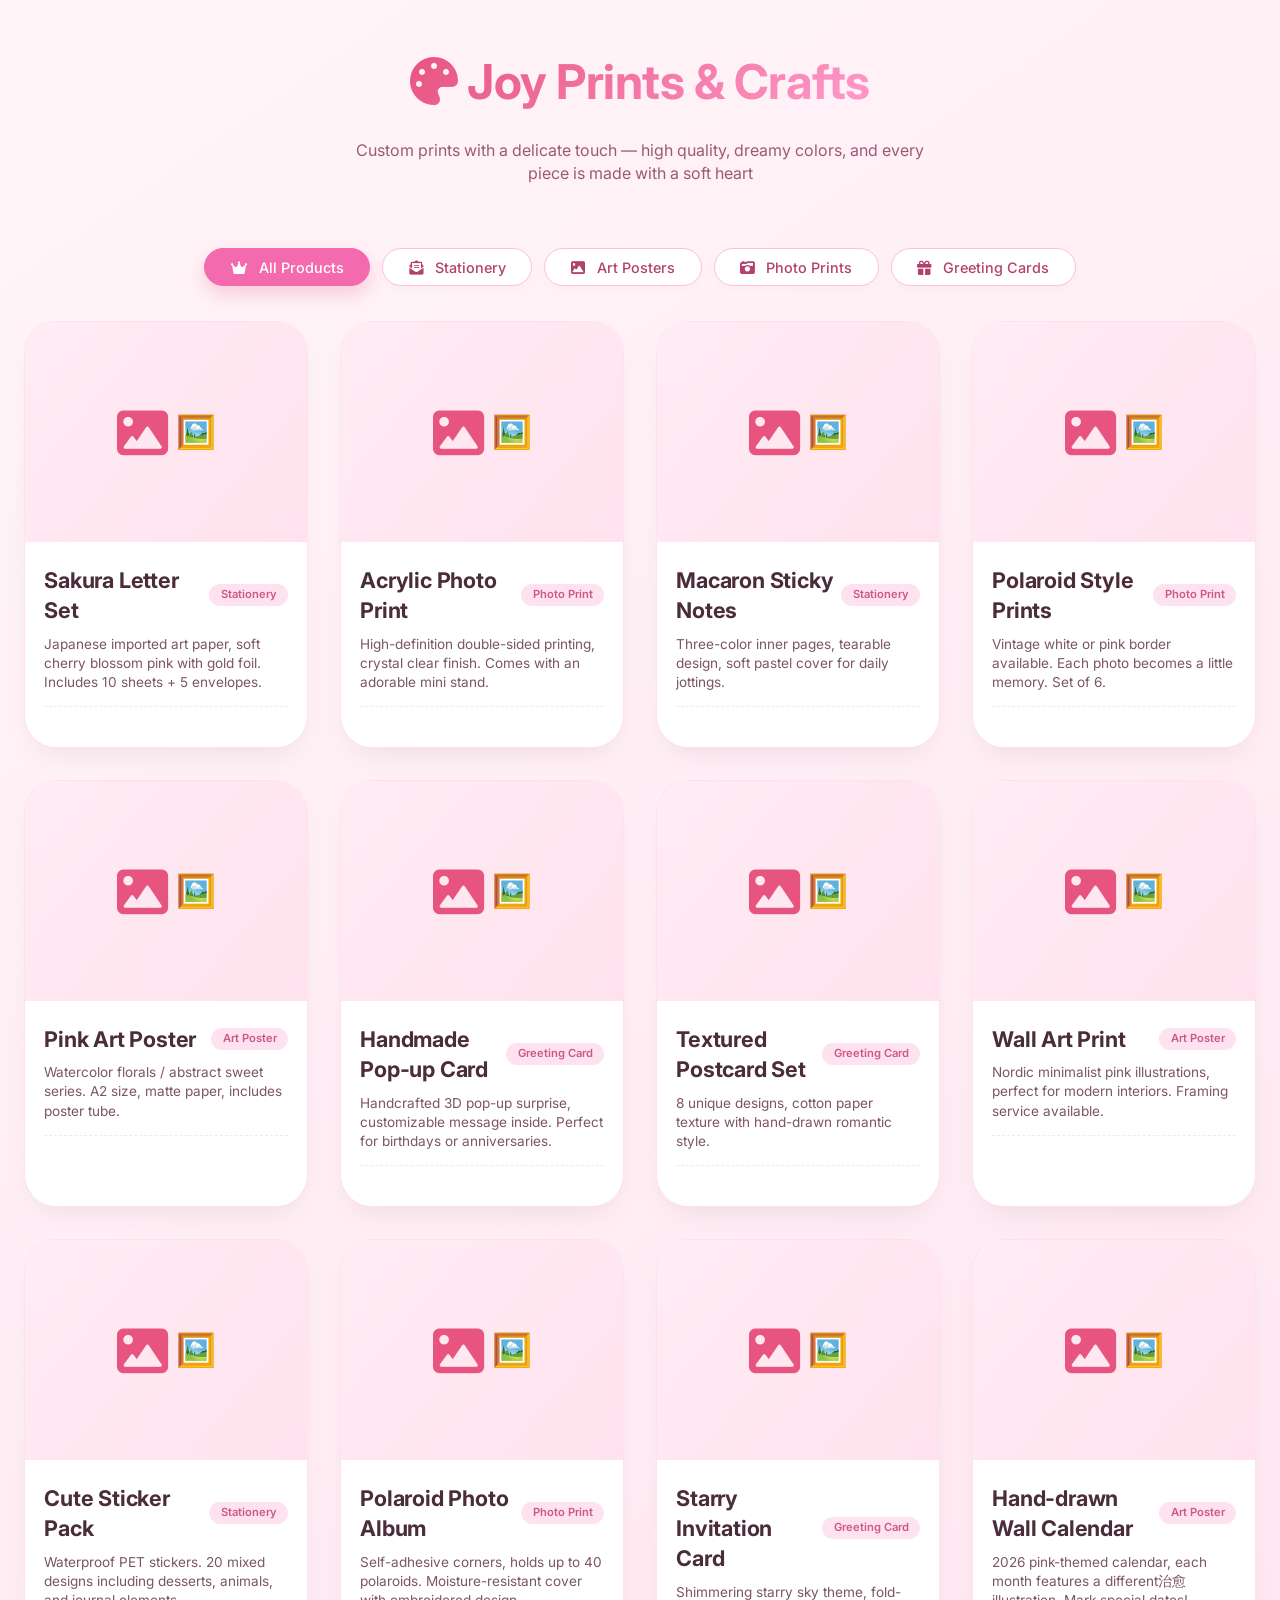
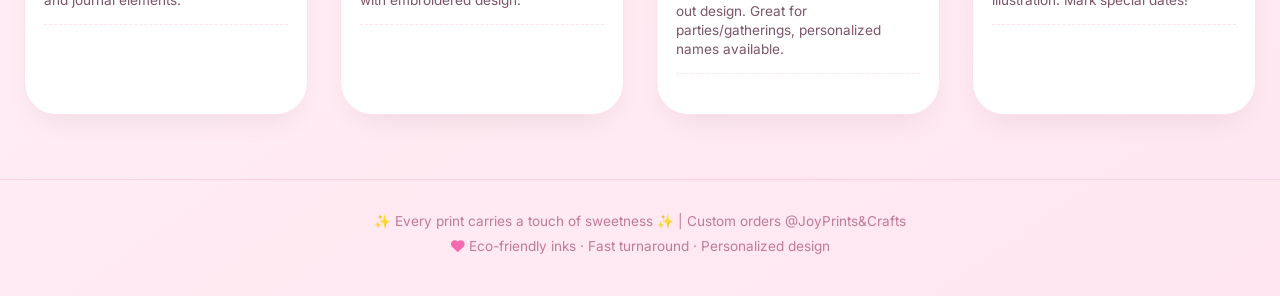
==== index.html @ 1142f294 "first commit" ====
<!DOCTYPE html>
<html lang="en">
<head>
  <meta charset="UTF-8">
  <meta name="viewport" content="width=device-width, initial-scale=1.0, viewport-fit=cover">
  <title>Joy Prints & Crafts — Pink Printing Studio | Custom Print Services</title>
  <!-- Google Fonts & simple reset for modern look -->
  <link href="https://fonts.googleapis.com/css2?family=Inter:opsz,wght@14..32,300;14..32,400;14..32,500;14..32,600;14..32,700&display=swap" rel="stylesheet">
  <link rel="stylesheet" href="https://cdnjs.cloudflare.com/ajax/libs/font-awesome/6.0.0-beta3/css/all.min.css">
  <link rel="stylesheet" href="style.css">
</head>
<body>

<div class="container">
  <!-- hero section -->
  <div class="hero">
    <h1><i class="fas fa-palette"></i> Joy Prints & Crafts </h1>
    <p>Custom prints with a delicate touch — high quality, dreamy colors, and every piece is made with a soft heart</p>
  </div>

  <!-- filter buttons section -->
  <div class="filter-bar" id="filterBar">
    <button class="filter-btn active" data-filter="all"><i class="fas fa-crown"></i> All Products</button>
    <button class="filter-btn" data-filter="stationery"><i class="fas fa-envelope-open-text"></i> Stationery</button>
    <button class="filter-btn" data-filter="poster"><i class="fas fa-image"></i> Art Posters</button>
    <button class="filter-btn" data-filter="photo"><i class="fas fa-camera-retro"></i> Photo Prints</button>
    <button class="filter-btn" data-filter="cards"><i class="fas fa-gift"></i> Greeting Cards</button>
  </div>

  <!-- products grid -->
  <div id="productsGrid" class="products-grid"></div>
</div>

<footer class="footer">
  <p>✨ Every print carries a touch of sweetness ✨ | Custom orders @JoyPrints&Crafts</p>
  <p style="margin-top: 6px;"><i class="fas fa-heart" style="color:#f36bae;"></i> Eco-friendly inks · Fast turnaround · Personalized design</p>
</footer>

<script src="script.js"></script>
</body>
</html>
---- style.css ----
* {
      margin: 0;
      padding: 0;
      box-sizing: border-box;
    }

    body {
      font-family: 'Inter', sans-serif;
      background: linear-gradient(145deg, #fff5f9 0%, #ffe6f0 100%);
      color: #4a2c3a;
      line-height: 1.4;
      scroll-behavior: smooth;
    }

    :root {
      --pink-soft: #ffe2ef;
      --pink-main: #ff9acb;
      --pink-deep: #f36bae;
      --pink-rose: #e75480;
      --pink-dust: #fbc4d8;
      --pink-shadow: rgba(243, 107, 174, 0.2);
      --gray-text: #4a2c3a;
      --white: #ffffff;
    }

    /* container */
    .container {
      max-width: 1280px;
      margin: 0 auto;
      padding: 0 24px;
    }

    /* header section */
    .hero {
      text-align: center;
      padding: 3rem 0 2rem 0;
      animation: fadeDown 0.8s ease-out;
    }

    .hero h1 {
      font-size: 3rem;
      font-weight: 700;
      background: linear-gradient(135deg, #e75480, #ff9acb);
      -webkit-background-clip: text;
      background-clip: text;
      color: transparent;
      letter-spacing: -0.5px;
      display: inline-block;
      margin-bottom: 0.5rem;
    }

    .hero .tagline {
      font-size: 1.2rem;
      font-weight: 400;
      background: rgba(255, 255, 255, 0.7);
      backdrop-filter: blur(4px);
      display: inline-block;
      padding: 0.4rem 1.5rem;
      border-radius: 60px;
      color: #b3416e;
      margin-top: 0.5rem;
      box-shadow: 0 2px 8px rgba(0,0,0,0.02);
    }

    .hero p {
      max-width: 600px;
      margin: 1rem auto 0;
      color: #9b5a74;
      font-weight: 400;
    }

    /* filter bar - sweet & functional */
    .filter-bar {
      display: flex;
      flex-wrap: wrap;
      justify-content: center;
      gap: 12px;
      margin: 2rem 0 2.2rem;
    }

    .filter-btn {
      background: white;
      border: none;
      padding: 0.6rem 1.6rem;
      border-radius: 200px;
      font-weight: 500;
      font-size: 0.9rem;
      cursor: pointer;
      transition: all 0.2s ease;
      color: #b3416e;
      box-shadow: 0 4px 10px rgba(0,0,0,0.02);
      border: 1px solid #ffc0db;
      font-family: inherit;
    }

    .filter-btn i {
      margin-right: 8px;
      font-size: 0.9rem;
    }

    .filter-btn.active {
      background: var(--pink-deep);
      border-color: var(--pink-deep);
      color: white;
      box-shadow: 0 8px 18px rgba(231, 84, 128, 0.25);
    }

    .filter-btn:hover:not(.active) {
      background: #ffecf3;
      border-color: #ff9acb;
      transform: scale(0.97);
    }

    /* products grid */
    .products-grid {
      display: grid;
      grid-template-columns: repeat(auto-fill, minmax(280px, 1fr));
      gap: 2rem;
      margin: 2rem 0 4rem;
    }

    /* product card */
    .product-card {
      background: var(--white);
      border-radius: 32px;
      overflow: hidden;
      transition: all 0.3s cubic-bezier(0.2, 0.9, 0.4, 1.1);
      box-shadow: 0 15px 30px -12px rgba(0, 0, 0, 0.08);
      border: 1px solid rgba(255, 180, 210, 0.4);
      backdrop-filter: blur(0px);
    }

    .product-card:hover {
      transform: translateY(-8px);
      box-shadow: 0 28px 36px -16px rgba(231, 84, 128, 0.25);
      border-color: #ffb7d0;
    }

    .card-img {
      height: 220px;
      background-color: #fff0f5;
      display: flex;
      align-items: center;
      justify-content: center;
      font-size: 4.2rem;
      color: #e75480;
      transition: all 0.2s;
      background: linear-gradient(130deg, #ffecf4, #ffe2ed);
    }

    .product-card:hover .card-img {
      background: #ffeef5;
    }

    .card-content {
      padding: 1.4rem 1.2rem 1.6rem;
    }

    .product-title {
      font-size: 1.35rem;
      font-weight: 700;
      margin-bottom: 0.5rem;
      color: #4a2c3a;
      display: flex;
      align-items: center;
      justify-content: space-between;
    }

    .product-title span:first-child {
      letter-spacing: -0.2px;
    }

    .badge {
      background: #ffe2ef;
      color: #c95a86;
      font-size: 0.7rem;
      font-weight: 600;
      padding: 0.2rem 0.7rem;
      border-radius: 60px;
      white-space: nowrap;
    }

    .product-desc {
      font-size: 0.85rem;
      color: #7c5568;
      margin: 0.6rem 0 0.9rem;
      line-height: 1.4;
    }

    .price-row {
      display: flex;
      align-items: baseline;
      justify-content: space-between;
      margin-top: 0.6rem;
      border-top: 1px dashed #ffe2ef;
      padding-top: 0.9rem;
    }

    .price {
      font-weight: 700;
      font-size: 1.3rem;
      color: #e75480;
    }

    .price small {
      font-size: 0.75rem;
      font-weight: 400;
      color: #b3738c;
    }

    .order-btn {
      background: none;
      border: 1.5px solid #ffb7cf;
      padding: 0.4rem 1rem;
      border-radius: 60px;
      font-size: 0.75rem;
      font-weight: 600;
      color: #e75480;
      cursor: pointer;
      transition: 0.2s;
      font-family: inherit;
      display: inline-flex;
      align-items: center;
      gap: 6px;
    }

    .order-btn i {
      font-size: 0.7rem;
    }

    .order-btn:hover {
      background: #e75480;
      border-color: #e75480;
      color: white;
      transform: scale(0.96);
    }

    /* no products message */
    .no-products {
      text-align: center;
      padding: 3rem;
      background: rgba(255, 230, 240, 0.7);
      border-radius: 48px;
      margin: 2rem 0;
      color: #c56183;
      font-weight: 500;
    }

    /* footer */
    .footer {
      text-align: center;
      padding: 2rem 0 2.5rem;
      border-top: 1px solid #ffd0e1;
      margin-top: 1rem;
      color: #c17a97;
      font-size: 0.85rem;
    }

    /* animations */
    @keyframes fadeDown {
      0% {
        opacity: 0;
        transform: translateY(-20px);
      }
      100% {
        opacity: 1;
        transform: translateY(0);
      }
    }

    .product-card {
      animation: fadeUp 0.5s ease backwards;
      animation-delay: calc(var(--index, 0) * 0.05s);
    }

    @keyframes fadeUp {
      from {
        opacity: 0;
        transform: translateY(18px);
      }
      to {
        opacity: 1;
        transform: translateY(0);
      }
    }

    /* responsive */
    @media (max-width: 640px) {
      .hero h1 {
        font-size: 2.2rem;
      }
      .filter-bar {
        gap: 8px;
      }
      .filter-btn {
        padding: 0.4rem 1.2rem;
        font-size: 0.8rem;
      }
      .container {
        padding: 0 18px;
      }
    }
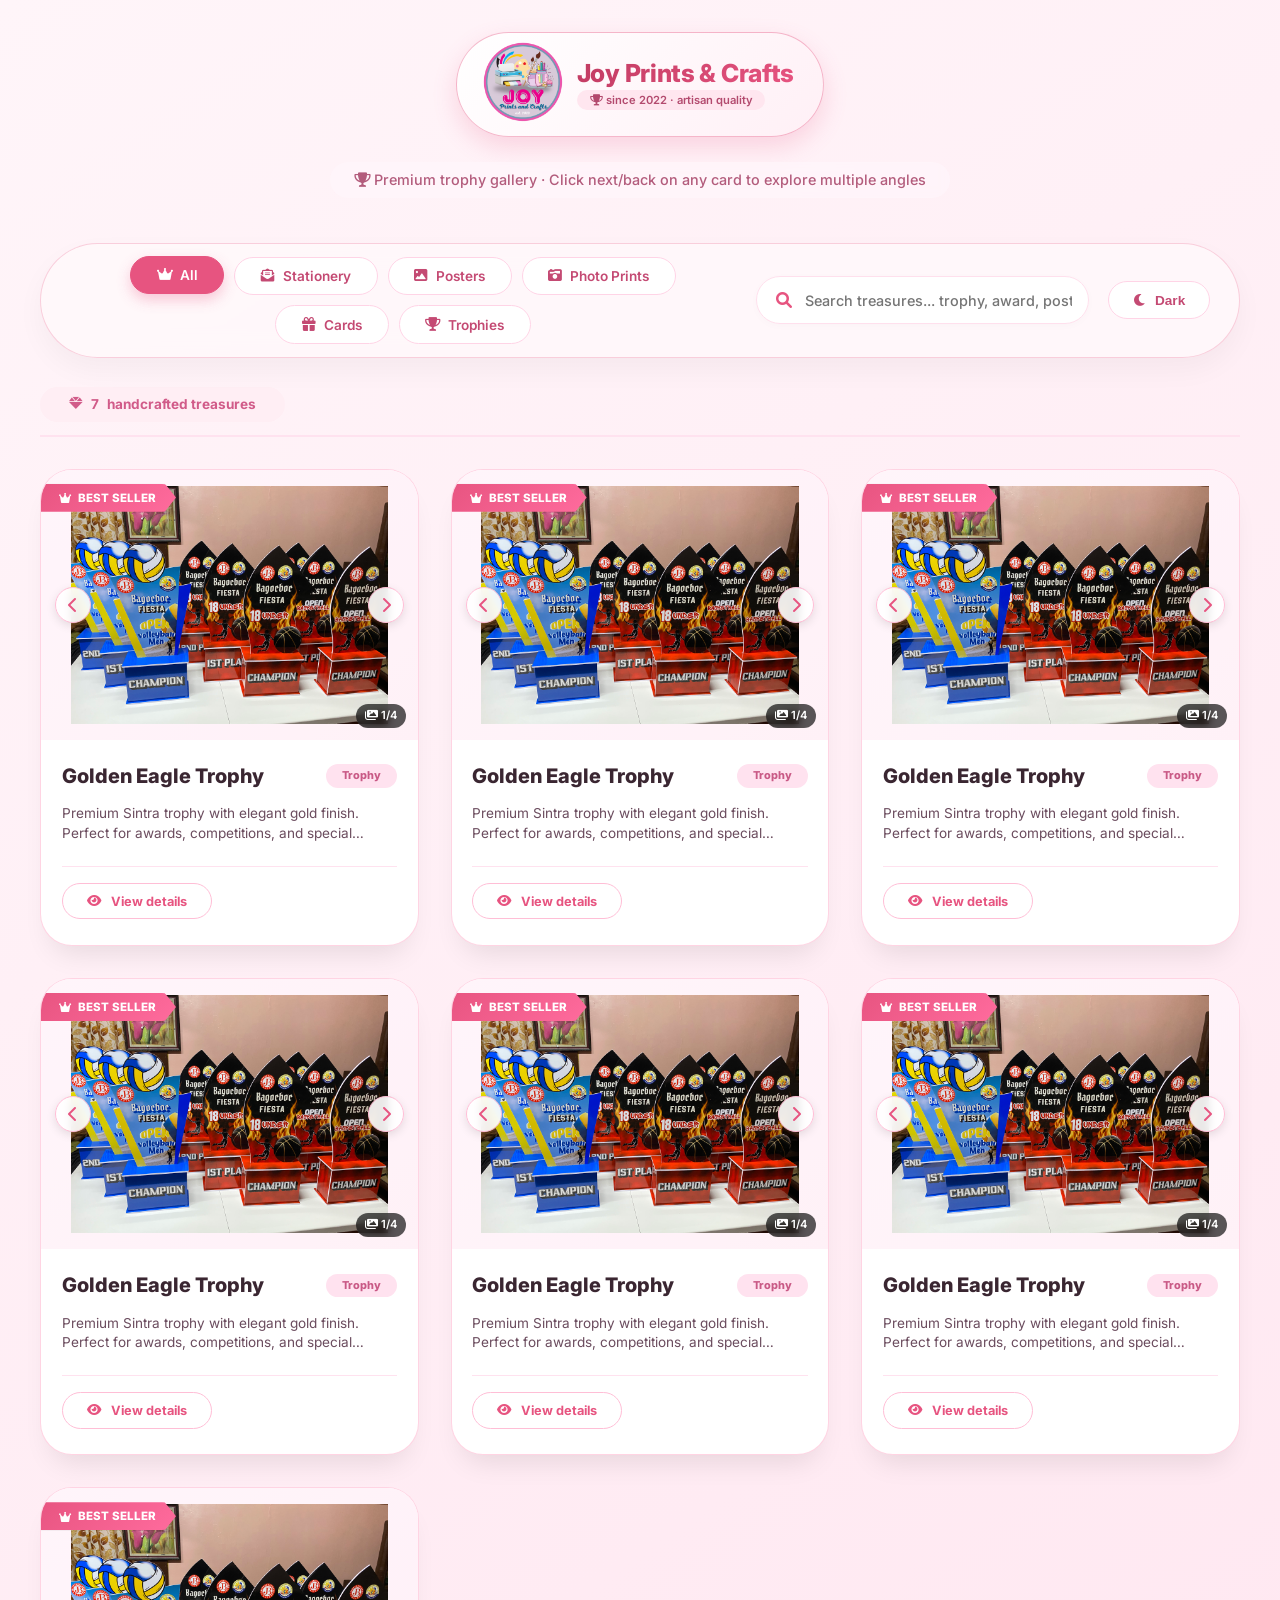
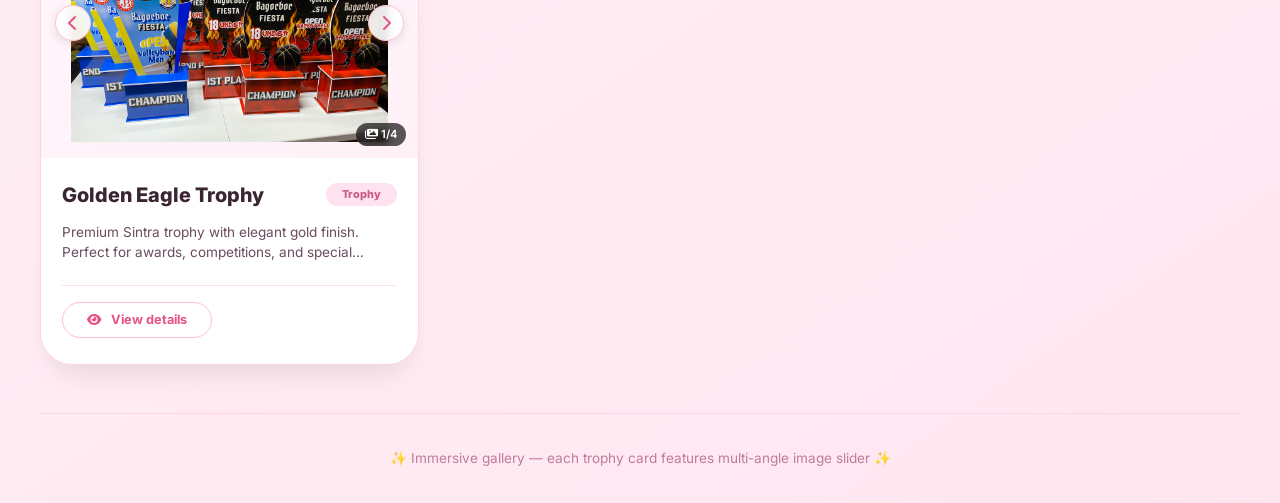
==== commit 4de649a4: "Updated 5-24-2026-new" ====
--- a/index.html
+++ b/index.html
@@ -3,39 +3,926 @@
 <head>
   <meta charset="UTF-8">
   <meta name="viewport" content="width=device-width, initial-scale=1.0, viewport-fit=cover">
-  <title>Joy Prints & Crafts — Pink Printing Studio | Custom Print Services</title>
-  <!-- Google Fonts & simple reset for modern look -->
-  <link href="https://fonts.googleapis.com/css2?family=Inter:opsz,wght@14..32,300;14..32,400;14..32,500;14..32,600;14..32,700&display=swap" rel="stylesheet">
+  <meta name="description" content="Joy Prints & Crafts - Custom trophies, stationery, and art prints with interactive image galleries.">
+  <title>Joy Prints & Crafts · Premium Trophy Gallery</title>
+  <link href="https://fonts.googleapis.com/css2?family=Inter:opsz,wght@14..32,300;400;500;600;700;800&display=swap" rel="stylesheet">
   <link rel="stylesheet" href="https://cdnjs.cloudflare.com/ajax/libs/font-awesome/6.0.0-beta3/css/all.min.css">
-  <link rel="stylesheet" href="style.css">
+  <style>
+    * {
+      margin: 0;
+      padding: 0;
+      box-sizing: border-box;
+    }
+
+    body {
+      font-family: 'Inter', sans-serif;
+      background: linear-gradient(145deg, #fff5f9 0%, #ffe6f0 100%);
+      color: #3e2a33;
+      line-height: 1.4;
+      scroll-behavior: smooth;
+      transition: background 0.3s ease, color 0.2s ease;
+    }
+
+    body.dark {
+      background: #120c10;
+      color: #f3e0e8;
+    }
+
+    body.dark .product-card {
+      background: #2b1e24;
+      border-color: #5a3b48;
+      box-shadow: 0 20px 30px -12px rgba(0, 0, 0, 0.6);
+    }
+
+    body.dark .card-img {
+      background: linear-gradient(135deg, #2d2028, #1f151c);
+    }
+
+    body.dark .product-desc,
+    body.dark .product-title {
+      color: #fae2ed;
+    }
+
+    body.dark .filter-btn {
+      background: #2e1f26;
+      color: #ffc0db;
+      border-color: #6a4557;
+    }
+
+    body.dark .filter-btn.active {
+      background: #e75480;
+      color: white;
+      box-shadow: 0 6px 14px rgba(231, 84, 128, 0.4);
+    }
+
+    body.dark .detail-link {
+      background: #2e1f26;
+      border-color: #e75480;
+      color: #ffbcd9;
+    }
+
+    body.dark .detail-link:hover {
+      background: #e75480;
+      color: white;
+    }
+
+    body.dark .dark-toggle {
+      background: #2e1f26;
+      border-color: #e75480;
+      color: #ffd9e7;
+    }
+
+    body.dark .slider-btn {
+      background: #3e2a35;
+      color: #ffc2da;
+      border-color: #e75480;
+    }
+
+    body.dark .slider-btn:hover {
+      background: #e75480;
+      color: white;
+    }
+
+    body.dark .image-counter {
+      background: rgba(30, 20, 26, 0.8);
+      color: #ffcddf;
+    }
+
+    body.dark .ribbon {
+      background: linear-gradient(135deg, #e75480, #ff7eb6);
+      box-shadow: 0 4px 12px rgba(0, 0, 0, 0.3);
+    }
+
+    body.dark .action-bar {
+      background: rgba(30, 20, 28, 0.85);
+      border-color: rgba(231, 84, 128, 0.4);
+    }
+
+    body.dark .search-wrapper i {
+      color: #ff99c2;
+    }
+
+    body.dark .stats-bar {
+      border-bottom-color: #4a3440;
+    }
+
+    .main-content {
+      max-width: 1600px;
+      margin: 0 auto;
+      padding: 0 40px;
+    }
+
+    /* ========= HERO & LOGO (FIXED) ========= */
+    .hero {
+      text-align: center;
+      padding: 2rem 0 1rem 0;
+      animation: fadeDown 0.6s ease forwards;
+    }
+
+    .logo-wrapper {
+      display: flex;
+      align-items: center;
+      justify-content: center;
+      gap: 20px;
+      flex-wrap: wrap;
+      margin-bottom: 0.75rem;
+    }
+
+    /* FIXED: proper logo styling with text + optional icon */
+    .brand-logo {
+      display: inline-flex;
+      align-items: center;
+      gap: 14px;
+      background: linear-gradient(135deg, #ffffff, #fff0f6);
+      padding: 0.55rem 1.8rem 0.55rem 1.6rem;
+      border-radius: 100px;
+      box-shadow: 0 10px 24px rgba(231, 84, 128, 0.2);
+      border: 1px solid rgba(231, 84, 128, 0.4);
+      transition: transform 0.2s ease;
+    }
+    
+    .brand-logo:hover {
+      transform: scale(1.02);
+    }
+    
+    /* custom logo mark (hand-crafted icon) */
+    .logo-icon {
+      background: #e75480;
+      width: 42px;
+      height: 42px;
+      border-radius: 50%;
+      display: flex;
+      align-items: center;
+      justify-content: center;
+      font-size: 1.5rem;
+      box-shadow: 0 4px 8px rgba(0,0,0,0.1);
+      color: white;
+    }
+    
+    .logo-text {
+      display: flex;
+      flex-direction: column;
+      align-items: flex-start;
+      line-height: 1.2;
+    }
+    
+    .logo-main {
+      font-weight: 800;
+      font-size: 1.55rem;
+      letter-spacing: -0.3px;
+      background: linear-gradient(135deg, #c13b62, #e75480);
+      -webkit-background-clip: text;
+      background-clip: text;
+      color: transparent;
+    }
+    
+    .logo-tag {
+      font-size: 0.7rem;
+      font-weight: 600;
+      color: #b34a6e;
+      background: #ffe6ef;
+      padding: 0.2rem 0.8rem;
+      border-radius: 40px;
+      margin-top: 2px;
+      letter-spacing: normal;
+    }
+    
+    body.dark .brand-logo {
+      background: #2a1c23;
+      border-color: #e75480;
+    }
+    
+    body.dark .logo-tag {
+      background: #3a2530;
+      color: #ffbfd4;
+    }
+    
+    body.dark .logo-main {
+      background: linear-gradient(135deg, #ff9bc0, #ffb3cc);
+      -webkit-background-clip: text;
+      background-clip: text;
+      color: transparent;
+    }
+    
+    body.dark .logo-icon {
+      background: #ff88b2;
+      color: #2e1f26;
+    }
+
+    .hero h1 {
+      font-size: clamp(1.8rem, 4.5vw, 2.6rem);
+      font-weight: 700;
+      background: linear-gradient(135deg, #d43f6b, #e75480, #ff8cb3);
+      -webkit-background-clip: text;
+      background-clip: text;
+      color: transparent;
+      letter-spacing: -0.3px;
+      margin-top: 0.25rem;
+    }
+
+    .hero-sub {
+      max-width: 680px;
+      margin: 0.8rem auto 0;
+      color: #b35c7c;
+      background: rgba(255, 245, 250, 0.8);
+      backdrop-filter: blur(5px);
+      padding: 0.5rem 1.5rem;
+      border-radius: 80px;
+      display: inline-block;
+      font-size: 0.9rem;
+      font-weight: 500;
+    }
+
+    /* ========= PROFESSIONAL DESKTOP-FIRST ACTION BAR ========= */
+    .action-bar {
+      background: rgba(255, 248, 251, 0.85);
+      backdrop-filter: blur(12px);
+      border-radius: 80px;
+      padding: 0.8rem 1.8rem;
+      margin: 1.8rem 0 1.8rem;
+      display: flex;
+      flex-wrap: wrap;
+      align-items: center;
+      justify-content: space-between;
+      gap: 1.2rem;
+      border: 1px solid rgba(231, 84, 128, 0.25);
+      box-shadow: 0 12px 28px rgba(0, 0, 0, 0.04);
+    }
+
+    .search-section {
+      flex: 2;
+      min-width: 240px;
+    }
+
+    .search-wrapper {
+      position: relative;
+      width: 100%;
+      max-width: 380px;
+    }
+
+    .search-wrapper i {
+      position: absolute;
+      left: 20px;
+      top: 50%;
+      transform: translateY(-50%);
+      color: #e75480;
+      font-size: 1rem;
+      pointer-events: none;
+    }
+
+    #searchInput {
+      width: 100%;
+      padding: 0.9rem 1rem 0.9rem 3rem;
+      border-radius: 60px;
+      border: 1.5px solid #ffe0ed;
+      background: white;
+      font-family: 'Inter', sans-serif;
+      font-size: 0.9rem;
+      font-weight: 500;
+      outline: none;
+      transition: all 0.25s;
+      box-shadow: 0 2px 8px rgba(0,0,0,0.02);
+    }
+
+    #searchInput:focus {
+      border-color: #e75480;
+      box-shadow: 0 0 0 4px rgba(231, 84, 128, 0.12);
+    }
+
+    body.dark #searchInput {
+      background: #1f161c;
+      border-color: #643e4e;
+      color: #f7e2ec;
+    }
+
+    .filter-section {
+      flex: 4;
+      display: flex;
+      flex-wrap: wrap;
+      justify-content: center;
+      gap: 10px;
+    }
+
+    .filter-btn {
+      background: white;
+      border: none;
+      padding: 0.65rem 1.6rem;
+      border-radius: 60px;
+      font-weight: 600;
+      font-size: 0.85rem;
+      cursor: pointer;
+      transition: all 0.2s ease;
+      color: #c44a73;
+      border: 1px solid #ffd4e6;
+      font-family: inherit;
+      display: inline-flex;
+      align-items: center;
+      gap: 8px;
+      white-space: nowrap;
+    }
+
+    .filter-btn i {
+      font-size: 0.85rem;
+    }
+
+    .filter-btn.active {
+      background: #e75480;
+      border-color: #e75480;
+      color: white;
+      box-shadow: 0 6px 14px rgba(231, 84, 128, 0.3);
+      transform: translateY(-1px);
+    }
+
+    .filter-btn:hover:not(.active) {
+      background: #fff0f7;
+      border-color: #e75480;
+      transform: translateY(-1px);
+    }
+
+    .dark-toggle {
+      background: white;
+      border: 1.5px solid #ffd4e6;
+      border-radius: 60px;
+      padding: 0.65rem 1.5rem;
+      cursor: pointer;
+      font-size: 0.85rem;
+      font-weight: 600;
+      transition: all 0.2s;
+      display: inline-flex;
+      align-items: center;
+      gap: 8px;
+      color: #c44a73;
+    }
+
+    .dark-toggle:hover {
+      background: #e75480;
+      border-color: #e75480;
+      color: white;
+      transform: translateY(-1px);
+    }
+
+    /* Stats Row */
+    .stats-bar {
+      display: flex;
+      justify-content: flex-start;
+      align-items: center;
+      margin: 0 0 2rem 0;
+      border-bottom: 2px solid #ffe2ef;
+      padding-bottom: 0.8rem;
+    }
+
+    .product-counter {
+      background: #ffeef4;
+      padding: 0.5rem 1.8rem;
+      border-radius: 60px;
+      font-size: 0.85rem;
+      font-weight: 700;
+      color: #d15b89;
+      display: inline-flex;
+      align-items: center;
+      gap: 8px;
+    }
+
+    /* GRID — DESKTOP OPTIMIZED (3 cols) */
+    .products-grid {
+      display: grid;
+      grid-template-columns: repeat(3, 1fr);
+      gap: 2rem;
+      margin: 1.5rem 0 3rem;
+    }
+
+    @media (min-width: 1500px) {
+      .products-grid {
+        grid-template-columns: repeat(4, 1fr);
+        gap: 2rem;
+      }
+      .main-content {
+        padding: 0 48px;
+      }
+    }
+    @media (max-width: 1100px) {
+      .products-grid {
+        grid-template-columns: repeat(2, 1fr);
+        gap: 1.8rem;
+      }
+    }
+    @media (max-width: 750px) {
+      .products-grid {
+        grid-template-columns: 1fr;
+        gap: 1.5rem;
+      }
+      .main-content {
+        padding: 0 20px;
+      }
+      .action-bar {
+        border-radius: 40px;
+        padding: 1rem;
+        flex-direction: column;
+        align-items: stretch;
+      }
+      .search-section {
+        width: 100%;
+      }
+      .search-wrapper {
+        max-width: 100%;
+      }
+      .filter-section {
+        justify-content: flex-start;
+        overflow-x: auto;
+        padding-bottom: 4px;
+      }
+      .dark-toggle {
+        align-self: flex-start;
+      }
+    }
+
+    /* CARD DESIGN */
+    .product-card {
+      background: white;
+      border-radius: 32px;
+      overflow: hidden;
+      transition: all 0.35s cubic-bezier(0.2, 0.9, 0.4, 1.2);
+      box-shadow: 0 18px 28px -12px rgba(0, 0, 0, 0.1);
+      border: 1px solid rgba(255, 170, 200, 0.5);
+      display: flex;
+      flex-direction: column;
+      cursor: default;
+      animation: cardReveal 0.5s ease forwards;
+      position: relative;
+    }
+
+    @keyframes cardReveal {
+      0% { opacity: 0; transform: translateY(15px);}
+      100% { opacity: 1; transform: translateY(0);}
+    }
+
+    .product-card:hover {
+      transform: translateY(-8px) scale(1.01);
+      box-shadow: 0 30px 40px -14px rgba(231, 84, 128, 0.25);
+    }
+
+    .slider-container {
+      position: relative;
+      height: 270px;
+      background: linear-gradient(135deg, #fff4fa, #ffeef5);
+      overflow: hidden;
+      display: flex;
+      align-items: center;
+      justify-content: center;
+    }
+
+    .slider-images {
+      width: 100%;
+      height: 100%;
+      position: relative;
+    }
+
+    .slide-img {
+      position: absolute;
+      top: 0;
+      left: 0;
+      width: 100%;
+      height: 100%;
+      object-fit: contain;
+      padding: 16px;
+      opacity: 0;
+      transition: opacity 0.3s ease-in-out;
+      background: rgba(255, 245, 250, 0.4);
+    }
+
+    .slide-img.active {
+      opacity: 1;
+      z-index: 2;
+    }
+
+    .slider-btn {
+      position: absolute;
+      top: 50%;
+      transform: translateY(-50%);
+      background: rgba(255, 255, 255, 0.9);
+      backdrop-filter: blur(4px);
+      border: 1px solid #ffbed6;
+      width: 36px;
+      height: 36px;
+      border-radius: 50%;
+      display: flex;
+      align-items: center;
+      justify-content: center;
+      cursor: pointer;
+      z-index: 20;
+      font-size: 1rem;
+      transition: all 0.2s;
+      color: #e75480;
+      font-weight: bold;
+      box-shadow: 0 3px 10px rgba(0,0,0,0.1);
+    }
+
+    .slider-btn:hover {
+      background: #e75480;
+      color: white;
+      border-color: #e75480;
+    }
+
+    .slider-prev { left: 14px; }
+    .slider-next { right: 14px; }
+
+    .image-counter {
+      position: absolute;
+      bottom: 12px;
+      right: 12px;
+      background: rgba(0,0,0,0.65);
+      backdrop-filter: blur(4px);
+      color: white;
+      font-size: 0.7rem;
+      padding: 4px 9px;
+      border-radius: 24px;
+      z-index: 15;
+      font-weight: 600;
+    }
+
+    .ribbon-wrapper {
+      position: absolute;
+      top: 14px;
+      left: -6px;
+      z-index: 30;
+      pointer-events: none;
+    }
+
+    .ribbon {
+      background: linear-gradient(135deg, #e75480, #ff6b9d);
+      color: white;
+      padding: 6px 20px 6px 24px;
+      font-size: 0.72rem;
+      font-weight: 800;
+      border-radius: 0 24px 24px 0;
+      box-shadow: 0 5px 12px rgba(0,0,0,0.2);
+      clip-path: polygon(0% 0%, 92% 0%, 100% 50%, 92% 100%, 0% 100%);
+      display: inline-flex;
+      align-items: center;
+      gap: 6px;
+    }
+
+    .card-content {
+      padding: 1.4rem 1.3rem 1.6rem;
+      flex: 1;
+      display: flex;
+      flex-direction: column;
+    }
+
+    .product-title {
+      font-size: 1.25rem;
+      font-weight: 800;
+      margin-bottom: 0.4rem;
+      color: #3a2631;
+      display: flex;
+      justify-content: space-between;
+      align-items: center;
+      flex-wrap: wrap;
+      gap: 8px;
+    }
+
+    .badge-category {
+      background: #ffe2ef;
+      color: #c95a86;
+      font-size: 0.68rem;
+      font-weight: 800;
+      padding: 0.25rem 1rem;
+      border-radius: 40px;
+    }
+
+    .product-desc {
+      font-size: 0.85rem;
+      color: #6b4c5e;
+      margin: 0.5rem 0 1rem;
+      line-height: 1.45;
+      flex: 1;
+      display: -webkit-box;
+      -webkit-line-clamp: 2;
+      -webkit-box-orient: vertical;
+      overflow: hidden;
+    }
+
+    .action-row {
+      display: flex;
+      align-items: center;
+      margin-top: 0.4rem;
+      border-top: 1px solid #ffe2ef;
+      padding-top: 1rem;
+    }
+
+    .detail-link {
+      background: white;
+      border: 1.8px solid #ffbed6;
+      padding: 0.6rem 1.5rem;
+      border-radius: 60px;
+      font-size: 0.8rem;
+      font-weight: 700;
+      color: #e75480;
+      cursor: pointer;
+      transition: all 0.2s;
+      font-family: inherit;
+      display: inline-flex;
+      align-items: center;
+      gap: 10px;
+    }
+
+    .detail-link:hover {
+      background: #e75480;
+      border-color: #e75480;
+      color: white;
+      transform: translateY(-2px);
+      box-shadow: 0 6px 14px rgba(231, 84, 128, 0.3);
+    }
+
+    /* Modal */
+    .modal-overlay {
+      position: fixed;
+      top: 0;
+      left: 0;
+      width: 100%;
+      height: 100%;
+      background-color: rgba(58, 38, 49, 0.95);
+      backdrop-filter: blur(12px);
+      display: flex;
+      align-items: center;
+      justify-content: center;
+      z-index: 2000;
+      visibility: hidden;
+      opacity: 0;
+      transition: visibility 0.2s, opacity 0.3s ease;
+      padding: 20px;
+    }
+    .modal-overlay.active {
+      visibility: visible;
+      opacity: 1;
+    }
+    .product-modal {
+      background: #fffef7;
+      max-width: 520px;
+      width: 100%;
+      border-radius: 56px;
+      padding: 2rem;
+      text-align: center;
+      box-shadow: 0 40px 50px rgba(0, 0, 0, 0.3);
+      border: 1px solid #ffcade;
+      transform: scale(0.94) translateY(20px);
+      transition: transform 0.3s cubic-bezier(0.2, 0.9, 0.4, 1.2);
+      opacity: 0;
+    }
+    .modal-overlay.active .product-modal {
+      transform: scale(1) translateY(0);
+      opacity: 1;
+    }
+    .modal-icon {
+      font-size: 2.8rem;
+      margin-bottom: 12px;
+      background: #ffeef5;
+      width: 90px;
+      height: 90px;
+      display: flex;
+      align-items: center;
+      justify-content: center;
+      border-radius: 50%;
+      margin: 0 auto 12px;
+    }
+    .modal-product-name {
+      font-size: 1.7rem;
+      font-weight: 800;
+      margin: 0.3rem 0 0.4rem;
+    }
+    .modal-category {
+      display: inline-block;
+      background: #ffe2ef;
+      padding: 0.3rem 1rem;
+      border-radius: 50px;
+      font-size: 0.8rem;
+      font-weight: 600;
+      color: #c95a86;
+      margin-bottom: 0.8rem;
+    }
+    .modal-desc {
+      font-size: 0.95rem;
+      line-height: 1.5;
+      margin: 0.6rem 0 1rem;
+    }
+    .close-modal-btn {
+      background: #e75480;
+      border: none;
+      padding: 0.7rem 1.8rem;
+      border-radius: 60px;
+      color: white;
+      font-weight: 700;
+      cursor: pointer;
+      transition: 0.2s;
+    }
+    .no-products {
+      text-align: center;
+      padding: 3.5rem;
+      background: rgba(255, 230, 240, 0.8);
+      border-radius: 70px;
+      grid-column: 1 / -1;
+      color: #c56183;
+      font-weight: 500;
+    }
+    .footer {
+      text-align: center;
+      padding: 2.2rem 0;
+      border-top: 1px solid #ffd4e6;
+      color: #bf7c99;
+      font-size: 0.85rem;
+      margin-top: 0.5rem;
+    }
+    @media (max-width: 900px) {
+      .slider-container { height: 230px; }
+    }
+
+    /* logo  */
+    .logo-image img {
+    width: 80px;
+    height: 80px;
+    object-fit: contain;
+    border-radius: 50%;
+    }
+  </style>
 </head>
 <body>
-
-<div class="container">
-  <!-- hero section -->
+<div class="main-content">
   <div class="hero">
-    <h1><i class="fas fa-palette"></i> Joy Prints & Crafts </h1>
-    <p>Custom prints with a delicate touch — high quality, dreamy colors, and every piece is made with a soft heart</p>
+    <div class="logo-wrapper">
+      <!-- FIXED LOGO: Replaced broken img with beautiful icon + text composition -->
+      <div class="brand-logo">
+        <div class="logo-image">
+        <img src="/images/jpc_logo.png" alt="Joy Prints & Crafts Logo">
+        </div>
+        <div class="logo-text">
+          <span class="logo-main">Joy Prints & Crafts</span>
+          <span class="logo-tag"><i class="fas fa-trophy"></i> since 2022 · artisan quality</span>
+        </div>
+      </div>
+    </div>
+    <div class="hero-sub">
+      <i class="fas fa-trophy"></i> Premium trophy gallery · Click next/back on any card to explore multiple angles
+    </div>
   </div>
 
-  <!-- filter buttons section -->
-  <div class="filter-bar" id="filterBar">
-    <button class="filter-btn active" data-filter="all"><i class="fas fa-crown"></i> All Products</button>
-    <button class="filter-btn" data-filter="stationery"><i class="fas fa-envelope-open-text"></i> Stationery</button>
-    <button class="filter-btn" data-filter="poster"><i class="fas fa-image"></i> Art Posters</button>
-    <button class="filter-btn" data-filter="photo"><i class="fas fa-camera-retro"></i> Photo Prints</button>
-    <button class="filter-btn" data-filter="cards"><i class="fas fa-gift"></i> Greeting Cards</button>
+  <!-- DESKTOP OPTIMIZED: ALL IN ONE BAR  -->
+  <div class="action-bar">
+    <div class="filter-section" id="filterBar">
+      <button class="filter-btn active" data-filter="all"><i class="fas fa-crown"></i> All</button>
+      <button class="filter-btn" data-filter="stationery"><i class="fas fa-envelope-open-text"></i> Stationery</button>
+      <button class="filter-btn" data-filter="poster"><i class="fas fa-image"></i> Posters</button>
+      <button class="filter-btn" data-filter="photo"><i class="fas fa-camera-retro"></i> Photo Prints</button>
+      <button class="filter-btn" data-filter="cards"><i class="fas fa-gift"></i> Cards</button>
+      <button class="filter-btn" data-filter="trophy"><i class="fas fa-trophy"></i> Trophies</button>
+    </div>
+    <div class="search-section">
+      <div class="search-wrapper">
+        <i class="fas fa-search"></i>
+        <input type="text" id="searchInput" placeholder="Search treasures... trophy, award, poster">
+      </div>
+    </div>
+    <button class="dark-toggle" id="darkModeToggle"><i class="fas fa-moon"></i> Dark</button>
   </div>
 
-  <!-- products grid -->
+  <div class="stats-bar">
+    <div class="product-counter"><i class="fas fa-gem"></i> <span id="productCount">0</span> handcrafted treasures</div>
+  </div>
   <div id="productsGrid" class="products-grid"></div>
+  <footer class="footer"><p>✨ Immersive gallery — each trophy card features multi-angle image slider ✨</p></footer>
 </div>
 
-<footer class="footer">
-  <p>✨ Every print carries a touch of sweetness ✨ | Custom orders @JoyPrints&Crafts</p>
-  <p style="margin-top: 6px;"><i class="fas fa-heart" style="color:#f36bae;"></i> Eco-friendly inks · Fast turnaround · Personalized design</p>
-</footer>
-
-<script src="script.js"></script>
+<div id="productModal" class="modal-overlay"><div class="product-modal"><div class="modal-icon" id="modalIcon"></div><h2 class="modal-product-name" id="modalName"></h2><span class="modal-category" id="modalCategory"></span><p class="modal-desc" id="modalDesc"></p><div class="modal-feature" id="modalFeature" style="background:#fff0f7;padding:0.7rem;border-radius:40px;margin:1rem 0;"><i class="fas fa-star"></i> Premium collectible</div><button class="close-modal-btn" id="closeModalBtn"><i class="fas fa-heart"></i> Close</button></div></div>
+
+<script>
+  // enriched product data
+  const products = [
+    { id: 1, name: "Golden Eagle Trophy", category: "trophy", description: "Premium Sintra trophy with elegant gold finish. Perfect for awards, competitions, and special recognitions. Engraving ready and weighty feel.", icon: "🏆", material: "Premium Sintra · 24K Gold finish", ribbon: "best", images: ["/images/trophy/b_trophy1.jpeg", "/images/trophy/golden_eagle_angle2.jpeg", "/images/trophy/golden_eagle_detail.jpeg", "/images/trophy/golden_eagle_base.jpeg"] },
+    { id: 1, name: "Golden Eagle Trophy", category: "trophy", description: "Premium Sintra trophy with elegant gold finish. Perfect for awards, competitions, and special recognitions. Engraving ready and weighty feel.", icon: "🏆", material: "Premium Sintra · 24K Gold finish", ribbon: "best", images: ["/images/trophy/b_trophy1.jpeg", "/images/trophy/golden_eagle_angle2.jpeg", "/images/trophy/golden_eagle_detail.jpeg", "/images/trophy/golden_eagle_base.jpeg"] },
+    { id: 1, name: "Golden Eagle Trophy", category: "trophy", description: "Premium Sintra trophy with elegant gold finish. Perfect for awards, competitions, and special recognitions. Engraving ready and weighty feel.", icon: "🏆", material: "Premium Sintra · 24K Gold finish", ribbon: "best", images: ["/images/trophy/b_trophy1.jpeg", "/images/trophy/golden_eagle_angle2.jpeg", "/images/trophy/golden_eagle_detail.jpeg", "/images/trophy/golden_eagle_base.jpeg"] },
+    { id: 1, name: "Golden Eagle Trophy", category: "trophy", description: "Premium Sintra trophy with elegant gold finish. Perfect for awards, competitions, and special recognitions. Engraving ready and weighty feel.", icon: "🏆", material: "Premium Sintra · 24K Gold finish", ribbon: "best", images: ["/images/trophy/b_trophy1.jpeg", "/images/trophy/golden_eagle_angle2.jpeg", "/images/trophy/golden_eagle_detail.jpeg", "/images/trophy/golden_eagle_base.jpeg"] },
+    { id: 1, name: "Golden Eagle Trophy", category: "trophy", description: "Premium Sintra trophy with elegant gold finish. Perfect for awards, competitions, and special recognitions. Engraving ready and weighty feel.", icon: "🏆", material: "Premium Sintra · 24K Gold finish", ribbon: "best", images: ["/images/trophy/b_trophy1.jpeg", "/images/trophy/golden_eagle_angle2.jpeg", "/images/trophy/golden_eagle_detail.jpeg", "/images/trophy/golden_eagle_base.jpeg"] },
+    { id: 1, name: "Golden Eagle Trophy", category: "trophy", description: "Premium Sintra trophy with elegant gold finish. Perfect for awards, competitions, and special recognitions. Engraving ready and weighty feel.", icon: "🏆", material: "Premium Sintra · 24K Gold finish", ribbon: "best", images: ["/images/trophy/b_trophy1.jpeg", "/images/trophy/golden_eagle_angle2.jpeg", "/images/trophy/golden_eagle_detail.jpeg", "/images/trophy/golden_eagle_base.jpeg"] },
+    { id: 1, name: "Golden Eagle Trophy", category: "trophy", description: "Premium Sintra trophy with elegant gold finish. Perfect for awards, competitions, and special recognitions. Engraving ready and weighty feel.", icon: "🏆", material: "Premium Sintra · 24K Gold finish", ribbon: "best", images: ["/images/trophy/b_trophy1.jpeg", "/images/trophy/golden_eagle_angle2.jpeg", "/images/trophy/golden_eagle_detail.jpeg", "/images/trophy/golden_eagle_base.jpeg"] },
+  ];
+
+  for (let p of products) {
+    if (!p.images || p.images.length === 0) {
+      p.images = [`https://placehold.co/600x500/FCE4EC/E75480?text=${encodeURIComponent(p.icon + ' ' + p.name.substring(0, 18))}`];
+    }
+  }
+
+  const productsGrid = document.getElementById('productsGrid');
+  let currentFilter = 'all';
+  let currentSearch = '';
+
+  function getCategoryLabel(cat) {
+    const map = { stationery: 'Stationery', poster: 'Art Poster', photo: 'Photo Print', cards: 'Greeting Card', trophy: 'Trophy' };
+    return map[cat] || 'Collectible';
+  }
+
+  function escapeHtml(str) { return str.replace(/[&<>]/g, function(m) { if(m==='&') return '&amp;'; if(m==='<') return '&lt;'; if(m==='>') return '&gt;'; return m;}); }
+
+  function initSliderForCard(cardElement, imagesArray) {
+    const sliderContainer = cardElement.querySelector('.slider-container');
+    if (!sliderContainer || !imagesArray.length) return;
+    const slidesContainer = sliderContainer.querySelector('.slider-images');
+    const slides = slidesContainer.querySelectorAll('.slide-img');
+    let currentIndex = 0;
+    const total = slides.length;
+    const counterSpan = sliderContainer.querySelector('.image-counter span');
+    const updateCounter = () => { if (counterSpan) counterSpan.innerText = `${currentIndex+1}/${total}`; };
+    const showSlide = (idx) => { slides.forEach((s,i) => { if(i===idx) s.classList.add('active'); else s.classList.remove('active'); }); currentIndex = idx; updateCounter(); };
+    const prevBtn = sliderContainer.querySelector('.slider-prev');
+    const nextBtn = sliderContainer.querySelector('.slider-next');
+    if (prevBtn) prevBtn.addEventListener('click', (e) => { e.stopPropagation(); let newIdx = currentIndex - 1; if (newIdx < 0) newIdx = total - 1; showSlide(newIdx); });
+    if (nextBtn) nextBtn.addEventListener('click', (e) => { e.stopPropagation(); let newIdx = currentIndex + 1; if (newIdx >= total) newIdx = 0; showSlide(newIdx); });
+    showSlide(0);
+  }
+
+  function filterProducts() {
+    let filtered = products;
+    if (currentFilter !== 'all') filtered = filtered.filter(p => p.category === currentFilter);
+    if (currentSearch.trim() !== '') {
+      const s = currentSearch.toLowerCase();
+      filtered = filtered.filter(p => p.name.toLowerCase().includes(s) || p.description.toLowerCase().includes(s));
+    }
+    return filtered;
+  }
+
+  function renderProducts() {
+    const filtered = filterProducts();
+    document.getElementById('productCount').innerText = filtered.length;
+    if (filtered.length === 0) {
+      productsGrid.innerHTML = `<div class="no-products"><i class="fas fa-feather-alt" style="font-size:2.5rem;margin-bottom:1rem;display:block;"></i> ✨ No treasures match ✨</div>`;
+      return;
+    }
+    productsGrid.innerHTML = filtered.map(product => {
+      const ribbonHtml = product.ribbon === 'new' ? `<div class="ribbon-wrapper"><div class="ribbon"><i class="fas fa-sparkle"></i> NEW DROP</div></div>` : (product.ribbon === 'best' ? `<div class="ribbon-wrapper"><div class="ribbon"><i class="fas fa-crown"></i> BEST SELLER</div></div>` : '');
+      let slidesHtml = '';
+      product.images.forEach((imgSrc, idx) => {
+        slidesHtml += `<img src="${imgSrc}" alt="${escapeHtml(product.name)} view ${idx+1}" class="slide-img ${idx===0?'active':''}" loading="lazy">`;
+      });
+      const hasMultiple = product.images.length > 1;
+      return `
+        <div class="product-card" data-id="${product.id}">
+          ${ribbonHtml}
+          <div class="slider-container">
+            <div class="slider-images">${slidesHtml}</div>
+            ${hasMultiple ? `<div class="slider-btn slider-prev"><i class="fas fa-chevron-left"></i></div><div class="slider-btn slider-next"><i class="fas fa-chevron-right"></i></div>` : ''}
+            ${hasMultiple ? `<div class="image-counter"><i class="fas fa-images"></i> <span>1/${product.images.length}</span></div>` : ''}
+          </div>
+          <div class="card-content">
+            <div class="product-title"><span>${escapeHtml(product.name)}</span><span class="badge-category">${getCategoryLabel(product.category)}</span></div>
+            <div class="product-desc">${escapeHtml(product.description.substring(0, 100))}${product.description.length>100?'…':''}</div>
+            <div class="action-row"><button class="detail-link" data-id="${product.id}"><i class="fas fa-eye"></i> View details</button></div>
+          </div>
+        </div>`;
+    }).join('');
+    document.querySelectorAll('.product-card').forEach(card => {
+      const pid = parseInt(card.getAttribute('data-id'));
+      const prod = products.find(p => p.id === pid);
+      if (prod && prod.images) initSliderForCard(card, prod.images);
+      card.addEventListener('click', (e) => { if(e.target.closest('.slider-btn')||e.target.closest('.detail-link')) return; openProductModal(prod); });
+      const detail = card.querySelector('.detail-link');
+      if(detail) detail.addEventListener('click', (e) => { e.stopPropagation(); openProductModal(prod); });
+    });
+  }
+
+  function openProductModal(p) {
+    document.getElementById('modalIcon').innerHTML = `<span style="font-size: 3rem;">${p.icon}</span>`;
+    document.getElementById('modalName').innerText = p.name;
+    document.getElementById('modalCategory').innerText = getCategoryLabel(p.category);
+    document.getElementById('modalDesc').innerText = p.description;
+    document.getElementById('modalFeature').innerHTML = `<i class="fas fa-crown"></i> ${p.material || 'Premium artisan quality'} · Multi-angle gallery`;
+    modalOverlay.classList.add('active');
+    document.body.style.overflow = 'hidden';
+  }
+  const modalOverlay = document.getElementById('productModal');
+  function closeModal() { modalOverlay.classList.remove('active'); document.body.style.overflow = ''; }
+  document.getElementById('closeModalBtn').addEventListener('click', closeModal);
+  modalOverlay.addEventListener('click', (e) => { if(e.target === modalOverlay) closeModal(); });
+  document.addEventListener('keydown', (e) => { if(e.key === 'Escape' && modalOverlay.classList.contains('active')) closeModal(); });
+
+  function initEvents() {
+    document.querySelectorAll('.filter-btn').forEach(btn => {
+      btn.addEventListener('click', () => {
+        const val = btn.getAttribute('data-filter');
+        if(!val || currentFilter===val) return;
+        document.querySelectorAll('.filter-btn').forEach(b=>b.classList.remove('active'));
+        btn.classList.add('active');
+        currentFilter = val;
+        renderProducts();
+      });
+    });
+    document.getElementById('searchInput').addEventListener('input', (e) => { currentSearch = e.target.value; renderProducts(); });
+    document.getElementById('darkModeToggle').addEventListener('click', () => {
+      document.body.classList.toggle('dark');
+      const btn = document.getElementById('darkModeToggle');
+      btn.innerHTML = document.body.classList.contains('dark') ? '<i class="fas fa-sun"></i> Light' : '<i class="fas fa-moon"></i> Dark';
+    });
+  }
+  renderProducts();
+  initEvents();
+</script>
 </body>
 </html>
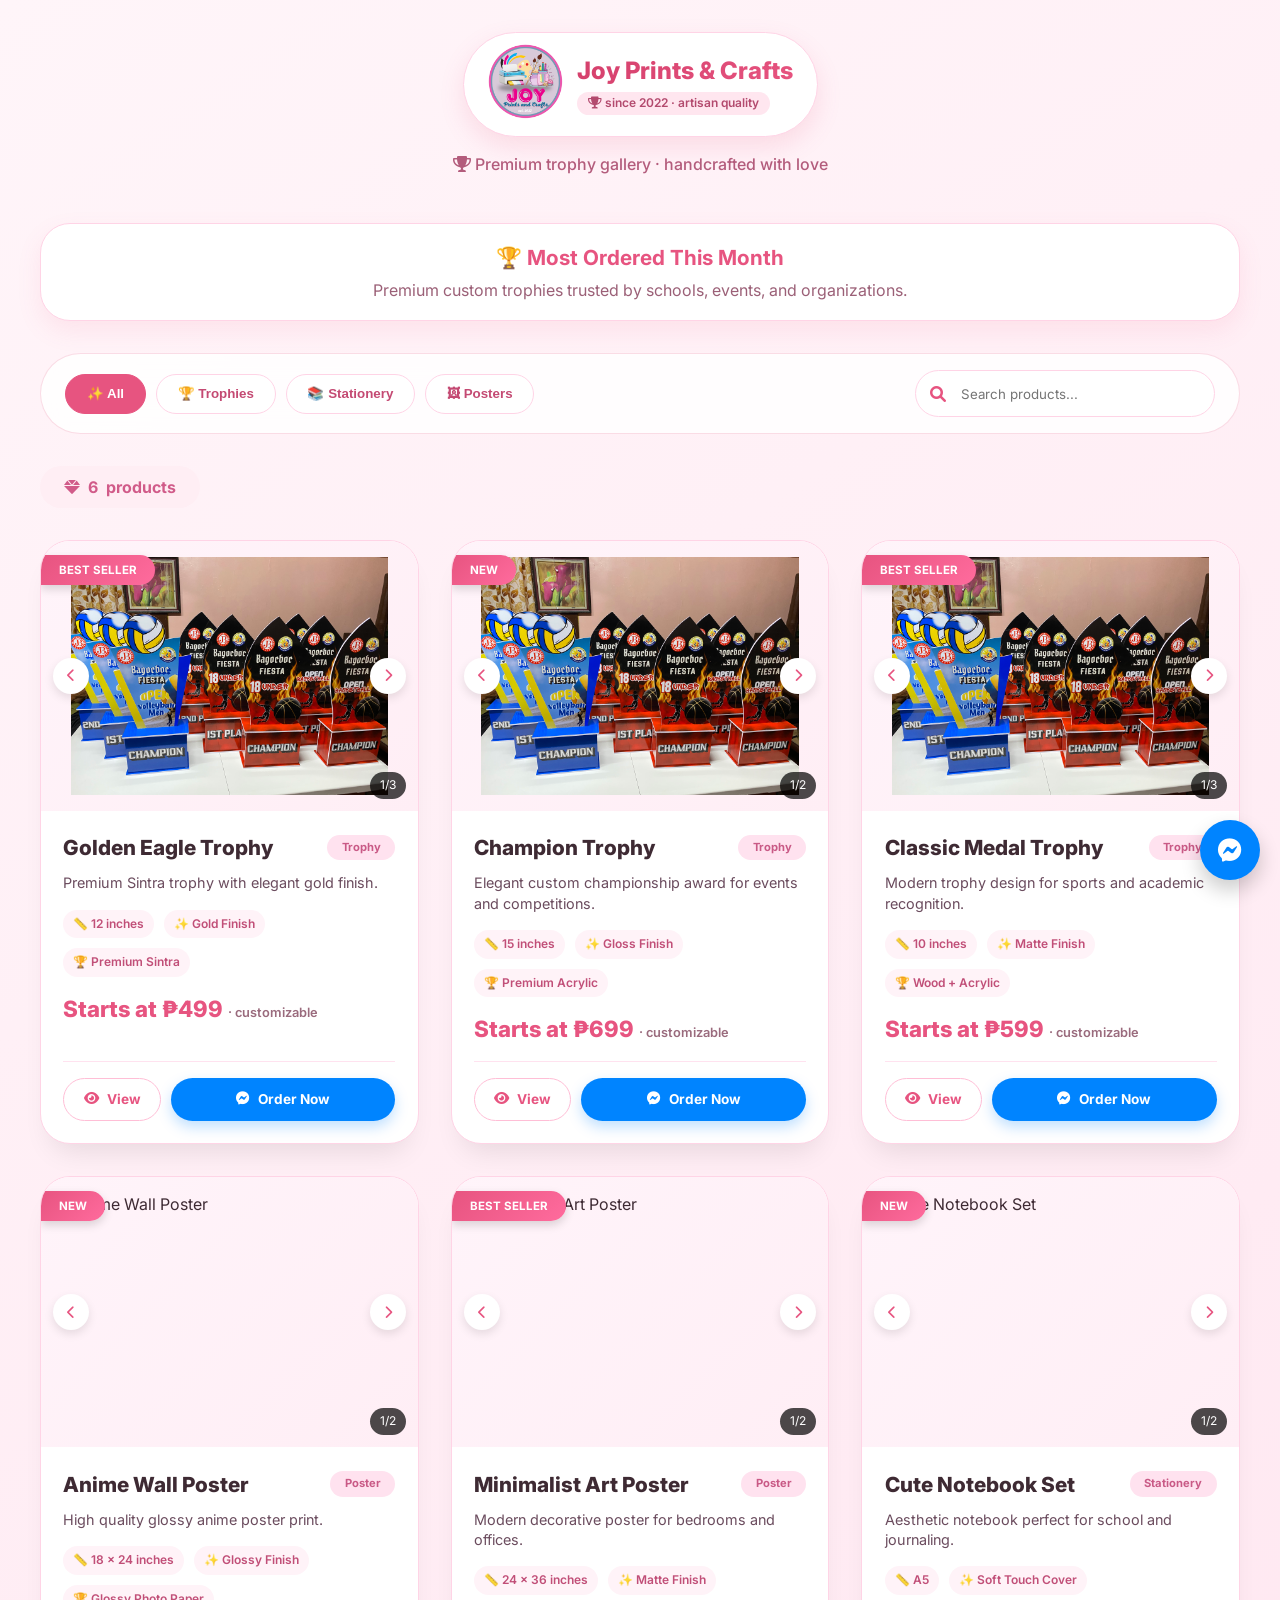
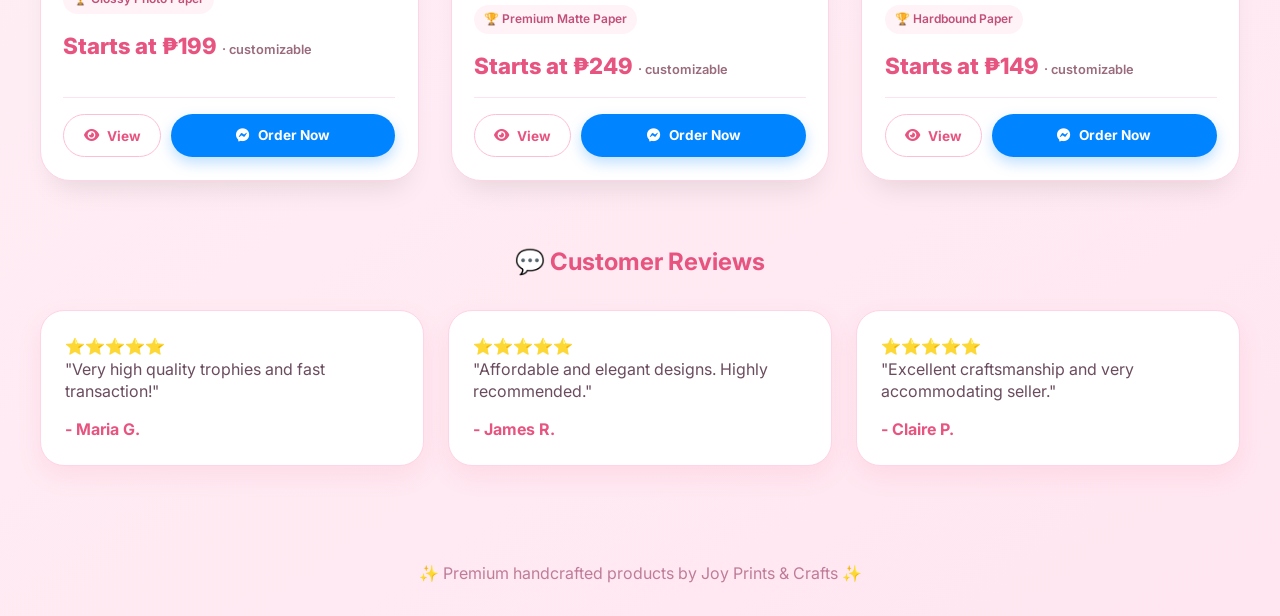
==== commit 69425417: "Updated 5-24-2026-newssss" ====
--- a/index.html
+++ b/index.html
@@ -1,12 +1,21 @@
 <!DOCTYPE html>
 <html lang="en">
+
 <head>
   <meta charset="UTF-8">
   <meta name="viewport" content="width=device-width, initial-scale=1.0, viewport-fit=cover">
-  <meta name="description" content="Joy Prints & Crafts - Custom trophies, stationery, and art prints with interactive image galleries.">
-  <title>Joy Prints & Crafts · Premium Trophy Gallery</title>
-  <link href="https://fonts.googleapis.com/css2?family=Inter:opsz,wght@14..32,300;400;500;600;700;800&display=swap" rel="stylesheet">
+  <meta name="description"
+    content="Joy Prints & Crafts - Custom trophies, stationery, and art prints with interactive image galleries.">
+
+  <title>Joy Prints & Crafts</title>
+
+  <link rel="icon" type="image/png" href="images/jpc_logo.png">
+
+  <link href="https://fonts.googleapis.com/css2?family=Inter:opsz,wght@14..32,300;400;500;600;700;800&display=swap"
+    rel="stylesheet">
+
   <link rel="stylesheet" href="https://cdnjs.cloudflare.com/ajax/libs/font-awesome/6.0.0-beta3/css/all.min.css">
+
   <style>
     * {
       margin: 0;
@@ -14,96 +23,15 @@
       box-sizing: border-box;
     }
 
+    html {
+      scroll-behavior: smooth;
+    }
+
     body {
       font-family: 'Inter', sans-serif;
       background: linear-gradient(145deg, #fff5f9 0%, #ffe6f0 100%);
       color: #3e2a33;
       line-height: 1.4;
-      scroll-behavior: smooth;
-      transition: background 0.3s ease, color 0.2s ease;
-    }
-
-    body.dark {
-      background: #120c10;
-      color: #f3e0e8;
-    }
-
-    body.dark .product-card {
-      background: #2b1e24;
-      border-color: #5a3b48;
-      box-shadow: 0 20px 30px -12px rgba(0, 0, 0, 0.6);
-    }
-
-    body.dark .card-img {
-      background: linear-gradient(135deg, #2d2028, #1f151c);
-    }
-
-    body.dark .product-desc,
-    body.dark .product-title {
-      color: #fae2ed;
-    }
-
-    body.dark .filter-btn {
-      background: #2e1f26;
-      color: #ffc0db;
-      border-color: #6a4557;
-    }
-
-    body.dark .filter-btn.active {
-      background: #e75480;
-      color: white;
-      box-shadow: 0 6px 14px rgba(231, 84, 128, 0.4);
-    }
-
-    body.dark .detail-link {
-      background: #2e1f26;
-      border-color: #e75480;
-      color: #ffbcd9;
-    }
-
-    body.dark .detail-link:hover {
-      background: #e75480;
-      color: white;
-    }
-
-    body.dark .dark-toggle {
-      background: #2e1f26;
-      border-color: #e75480;
-      color: #ffd9e7;
-    }
-
-    body.dark .slider-btn {
-      background: #3e2a35;
-      color: #ffc2da;
-      border-color: #e75480;
-    }
-
-    body.dark .slider-btn:hover {
-      background: #e75480;
-      color: white;
-    }
-
-    body.dark .image-counter {
-      background: rgba(30, 20, 26, 0.8);
-      color: #ffcddf;
-    }
-
-    body.dark .ribbon {
-      background: linear-gradient(135deg, #e75480, #ff7eb6);
-      box-shadow: 0 4px 12px rgba(0, 0, 0, 0.3);
-    }
-
-    body.dark .action-bar {
-      background: rgba(30, 20, 28, 0.85);
-      border-color: rgba(231, 84, 128, 0.4);
-    }
-
-    body.dark .search-wrapper i {
-      color: #ff99c2;
-    }
-
-    body.dark .stats-bar {
-      border-bottom-color: #4a3440;
     }
 
     .main-content {
@@ -112,353 +40,187 @@
       padding: 0 40px;
     }
 
-    /* ========= HERO & LOGO (FIXED) ========= */
     .hero {
       text-align: center;
-      padding: 2rem 0 1rem 0;
-      animation: fadeDown 0.6s ease forwards;
+      padding: 2rem 0 1rem;
     }
 
     .logo-wrapper {
       display: flex;
+      justify-content: center;
       align-items: center;
-      justify-content: center;
-      gap: 20px;
-      flex-wrap: wrap;
-      margin-bottom: 0.75rem;
-    }
-
-    /* FIXED: proper logo styling with text + optional icon */
+    }
+
     .brand-logo {
-      display: inline-flex;
+      display: flex;
       align-items: center;
       gap: 14px;
-      background: linear-gradient(135deg, #ffffff, #fff0f6);
-      padding: 0.55rem 1.8rem 0.55rem 1.6rem;
+      background: white;
+      padding: 0.7rem 1.5rem;
       border-radius: 100px;
-      box-shadow: 0 10px 24px rgba(231, 84, 128, 0.2);
-      border: 1px solid rgba(231, 84, 128, 0.4);
-      transition: transform 0.2s ease;
-    }
-    
-    .brand-logo:hover {
-      transform: scale(1.02);
-    }
-    
-    /* custom logo mark (hand-crafted icon) */
-    .logo-icon {
-      background: #e75480;
-      width: 42px;
-      height: 42px;
+      border: 1px solid #ffd4e6;
+      box-shadow: 0 10px 24px rgba(231, 84, 128, 0.15);
+    }
+
+    .logo-image img {
+      width: 75px;
+      height: 75px;
+      object-fit: contain;
       border-radius: 50%;
-      display: flex;
-      align-items: center;
-      justify-content: center;
-      font-size: 1.5rem;
-      box-shadow: 0 4px 8px rgba(0,0,0,0.1);
-      color: white;
-    }
-    
+    }
+
     .logo-text {
       display: flex;
       flex-direction: column;
       align-items: flex-start;
-      line-height: 1.2;
-    }
-    
+    }
+
     .logo-main {
+      font-size: 1.5rem;
       font-weight: 800;
-      font-size: 1.55rem;
-      letter-spacing: -0.3px;
-      background: linear-gradient(135deg, #c13b62, #e75480);
+      background: linear-gradient(135deg, #d43f6b, #e75480);
       -webkit-background-clip: text;
       background-clip: text;
       color: transparent;
     }
-    
+
     .logo-tag {
-      font-size: 0.7rem;
+      font-size: 0.75rem;
+      background: #ffe6ef;
+      color: #b34a6e;
+      padding: 0.2rem 0.7rem;
+      border-radius: 30px;
+      margin-top: 4px;
       font-weight: 600;
-      color: #b34a6e;
-      background: #ffe6ef;
-      padding: 0.2rem 0.8rem;
-      border-radius: 40px;
-      margin-top: 2px;
-      letter-spacing: normal;
-    }
-    
-    body.dark .brand-logo {
-      background: #2a1c23;
-      border-color: #e75480;
-    }
-    
-    body.dark .logo-tag {
-      background: #3a2530;
-      color: #ffbfd4;
-    }
-    
-    body.dark .logo-main {
-      background: linear-gradient(135deg, #ff9bc0, #ffb3cc);
-      -webkit-background-clip: text;
-      background-clip: text;
-      color: transparent;
-    }
-    
-    body.dark .logo-icon {
-      background: #ff88b2;
-      color: #2e1f26;
-    }
-
-    .hero h1 {
-      font-size: clamp(1.8rem, 4.5vw, 2.6rem);
-      font-weight: 700;
-      background: linear-gradient(135deg, #d43f6b, #e75480, #ff8cb3);
-      -webkit-background-clip: text;
-      background-clip: text;
-      color: transparent;
-      letter-spacing: -0.3px;
-      margin-top: 0.25rem;
     }
 
     .hero-sub {
-      max-width: 680px;
-      margin: 0.8rem auto 0;
+      margin-top: 1rem;
       color: #b35c7c;
-      background: rgba(255, 245, 250, 0.8);
-      backdrop-filter: blur(5px);
-      padding: 0.5rem 1.5rem;
-      border-radius: 80px;
-      display: inline-block;
-      font-size: 0.9rem;
       font-weight: 500;
     }
 
-    /* ========= PROFESSIONAL DESKTOP-FIRST ACTION BAR ========= */
+    .featured-banner {
+      background: white;
+      border: 1px solid #ffd4e6;
+      border-radius: 30px;
+      padding: 1.2rem;
+      margin: 2rem 0;
+      text-align: center;
+      box-shadow: 0 10px 24px rgba(231, 84, 128, 0.1);
+    }
+
+    .featured-banner h2 {
+      color: #e75480;
+      font-size: 1.3rem;
+      margin-bottom: 0.4rem;
+    }
+
+    .featured-banner p {
+      color: #9b6077;
+    }
+
     .action-bar {
-      background: rgba(255, 248, 251, 0.85);
+      background: rgba(255, 255, 255, 0.85);
       backdrop-filter: blur(12px);
-      border-radius: 80px;
-      padding: 0.8rem 1.8rem;
-      margin: 1.8rem 0 1.8rem;
+      border-radius: 60px;
+      padding: 1rem 1.5rem;
+      margin: 2rem 0;
+      border: 1px solid rgba(231, 84, 128, 0.2);
       display: flex;
       flex-wrap: wrap;
       align-items: center;
       justify-content: space-between;
-      gap: 1.2rem;
-      border: 1px solid rgba(231, 84, 128, 0.25);
-      box-shadow: 0 12px 28px rgba(0, 0, 0, 0.04);
-    }
-
-    .search-section {
-      flex: 2;
-      min-width: 240px;
+      gap: 1rem;
+    }
+
+    .filter-section {
+      display: flex;
+      flex-wrap: wrap;
+      gap: 10px;
+    }
+
+    .filter-btn {
+      border: none;
+      padding: 0.7rem 1.3rem;
+      border-radius: 50px;
+      background: white;
+      border: 1px solid #ffd4e6;
+      cursor: pointer;
+      font-weight: 600;
+      color: #c44a73;
+      transition: 0.2s;
+    }
+
+    .filter-btn:hover {
+      transform: translateY(-2px);
+    }
+
+    .filter-btn.active {
+      background: #e75480;
+      color: white;
+      border-color: #e75480;
     }
 
     .search-wrapper {
       position: relative;
-      width: 100%;
-      max-width: 380px;
+      width: 300px;
     }
 
     .search-wrapper i {
       position: absolute;
-      left: 20px;
+      left: 15px;
       top: 50%;
       transform: translateY(-50%);
       color: #e75480;
-      font-size: 1rem;
-      pointer-events: none;
     }
 
     #searchInput {
       width: 100%;
-      padding: 0.9rem 1rem 0.9rem 3rem;
-      border-radius: 60px;
-      border: 1.5px solid #ffe0ed;
-      background: white;
-      font-family: 'Inter', sans-serif;
-      font-size: 0.9rem;
-      font-weight: 500;
+      padding: 0.9rem 1rem 0.9rem 2.8rem;
+      border-radius: 50px;
+      border: 1px solid #ffd4e6;
       outline: none;
-      transition: all 0.25s;
-      box-shadow: 0 2px 8px rgba(0,0,0,0.02);
-    }
-
-    #searchInput:focus {
-      border-color: #e75480;
-      box-shadow: 0 0 0 4px rgba(231, 84, 128, 0.12);
-    }
-
-    body.dark #searchInput {
-      background: #1f161c;
-      border-color: #643e4e;
-      color: #f7e2ec;
-    }
-
-    .filter-section {
-      flex: 4;
-      display: flex;
-      flex-wrap: wrap;
-      justify-content: center;
-      gap: 10px;
-    }
-
-    .filter-btn {
-      background: white;
-      border: none;
-      padding: 0.65rem 1.6rem;
-      border-radius: 60px;
-      font-weight: 600;
-      font-size: 0.85rem;
-      cursor: pointer;
-      transition: all 0.2s ease;
-      color: #c44a73;
-      border: 1px solid #ffd4e6;
       font-family: inherit;
+    }
+
+    .stats-bar {
+      margin-bottom: 2rem;
+    }
+
+    .product-counter {
       display: inline-flex;
       align-items: center;
       gap: 8px;
-      white-space: nowrap;
-    }
-
-    .filter-btn i {
-      font-size: 0.85rem;
-    }
-
-    .filter-btn.active {
-      background: #e75480;
-      border-color: #e75480;
-      color: white;
-      box-shadow: 0 6px 14px rgba(231, 84, 128, 0.3);
-      transform: translateY(-1px);
-    }
-
-    .filter-btn:hover:not(.active) {
-      background: #fff0f7;
-      border-color: #e75480;
-      transform: translateY(-1px);
-    }
-
-    .dark-toggle {
-      background: white;
-      border: 1.5px solid #ffd4e6;
-      border-radius: 60px;
-      padding: 0.65rem 1.5rem;
-      cursor: pointer;
-      font-size: 0.85rem;
-      font-weight: 600;
-      transition: all 0.2s;
-      display: inline-flex;
-      align-items: center;
-      gap: 8px;
-      color: #c44a73;
-    }
-
-    .dark-toggle:hover {
-      background: #e75480;
-      border-color: #e75480;
-      color: white;
-      transform: translateY(-1px);
-    }
-
-    /* Stats Row */
-    .stats-bar {
-      display: flex;
-      justify-content: flex-start;
-      align-items: center;
-      margin: 0 0 2rem 0;
-      border-bottom: 2px solid #ffe2ef;
-      padding-bottom: 0.8rem;
-    }
-
-    .product-counter {
       background: #ffeef4;
-      padding: 0.5rem 1.8rem;
-      border-radius: 60px;
-      font-size: 0.85rem;
+      color: #d15b89;
+      padding: 0.6rem 1.5rem;
+      border-radius: 50px;
       font-weight: 700;
-      color: #d15b89;
-      display: inline-flex;
-      align-items: center;
-      gap: 8px;
-    }
-
-    /* GRID — DESKTOP OPTIMIZED (3 cols) */
+    }
+
     .products-grid {
       display: grid;
       grid-template-columns: repeat(3, 1fr);
       gap: 2rem;
-      margin: 1.5rem 0 3rem;
-    }
-
-    @media (min-width: 1500px) {
-      .products-grid {
-        grid-template-columns: repeat(4, 1fr);
-        gap: 2rem;
-      }
-      .main-content {
-        padding: 0 48px;
-      }
-    }
-    @media (max-width: 1100px) {
-      .products-grid {
-        grid-template-columns: repeat(2, 1fr);
-        gap: 1.8rem;
-      }
-    }
-    @media (max-width: 750px) {
-      .products-grid {
-        grid-template-columns: 1fr;
-        gap: 1.5rem;
-      }
-      .main-content {
-        padding: 0 20px;
-      }
-      .action-bar {
-        border-radius: 40px;
-        padding: 1rem;
-        flex-direction: column;
-        align-items: stretch;
-      }
-      .search-section {
-        width: 100%;
-      }
-      .search-wrapper {
-        max-width: 100%;
-      }
-      .filter-section {
-        justify-content: flex-start;
-        overflow-x: auto;
-        padding-bottom: 4px;
-      }
-      .dark-toggle {
-        align-self: flex-start;
-      }
-    }
-
-    /* CARD DESIGN */
+      margin-bottom: 3rem;
+    }
+
     .product-card {
       background: white;
-      border-radius: 32px;
+      border-radius: 30px;
       overflow: hidden;
-      transition: all 0.35s cubic-bezier(0.2, 0.9, 0.4, 1.2);
+      position: relative;
+      border: 1px solid #ffd4e6;
       box-shadow: 0 18px 28px -12px rgba(0, 0, 0, 0.1);
-      border: 1px solid rgba(255, 170, 200, 0.5);
+      transition: 0.3s;
       display: flex;
       flex-direction: column;
-      cursor: default;
-      animation: cardReveal 0.5s ease forwards;
-      position: relative;
-    }
-
-    @keyframes cardReveal {
-      0% { opacity: 0; transform: translateY(15px);}
-      100% { opacity: 1; transform: translateY(0);}
     }
 
     .product-card:hover {
-      transform: translateY(-8px) scale(1.01);
-      box-shadow: 0 30px 40px -14px rgba(231, 84, 128, 0.25);
+      transform: translateY(-8px);
+      box-shadow: 0 25px 40px rgba(231, 84, 128, 0.2);
     }
 
     .slider-container {
@@ -466,9 +228,7 @@
       height: 270px;
       background: linear-gradient(135deg, #fff4fa, #ffeef5);
       overflow: hidden;
-      display: flex;
-      align-items: center;
-      justify-content: center;
+      cursor: pointer;
     }
 
     .slider-images {
@@ -479,450 +239,817 @@
 
     .slide-img {
       position: absolute;
-      top: 0;
-      left: 0;
       width: 100%;
       height: 100%;
       object-fit: contain;
       padding: 16px;
       opacity: 0;
-      transition: opacity 0.3s ease-in-out;
-      background: rgba(255, 245, 250, 0.4);
+      transition: opacity 0.35s ease, transform 0.4s ease;
     }
 
     .slide-img.active {
       opacity: 1;
-      z-index: 2;
+    }
+
+    .product-card:hover .slide-img.active {
+      transform: scale(1.05);
     }
 
     .slider-btn {
       position: absolute;
       top: 50%;
       transform: translateY(-50%);
-      background: rgba(255, 255, 255, 0.9);
-      backdrop-filter: blur(4px);
-      border: 1px solid #ffbed6;
       width: 36px;
       height: 36px;
       border-radius: 50%;
-      display: flex;
-      align-items: center;
-      justify-content: center;
+      border: none;
+      background: white;
+      color: #e75480;
       cursor: pointer;
-      z-index: 20;
-      font-size: 1rem;
-      transition: all 0.2s;
-      color: #e75480;
-      font-weight: bold;
-      box-shadow: 0 3px 10px rgba(0,0,0,0.1);
-    }
-
-    .slider-btn:hover {
-      background: #e75480;
-      color: white;
-      border-color: #e75480;
-    }
-
-    .slider-prev { left: 14px; }
-    .slider-next { right: 14px; }
+      z-index: 10;
+      box-shadow: 0 4px 10px rgba(0, 0, 0, 0.1);
+    }
+
+    .slider-prev {
+      left: 12px;
+    }
+
+    .slider-next {
+      right: 12px;
+    }
 
     .image-counter {
       position: absolute;
       bottom: 12px;
       right: 12px;
-      background: rgba(0,0,0,0.65);
-      backdrop-filter: blur(4px);
+      background: rgba(0, 0, 0, 0.7);
       color: white;
-      font-size: 0.7rem;
-      padding: 4px 9px;
-      border-radius: 24px;
-      z-index: 15;
-      font-weight: 600;
+      padding: 5px 10px;
+      border-radius: 20px;
+      font-size: 0.75rem;
     }
 
     .ribbon-wrapper {
       position: absolute;
       top: 14px;
-      left: -6px;
-      z-index: 30;
-      pointer-events: none;
+      left: 0;
+      z-index: 20;
     }
 
     .ribbon {
       background: linear-gradient(135deg, #e75480, #ff6b9d);
       color: white;
-      padding: 6px 20px 6px 24px;
+      padding: 7px 18px;
+      border-radius: 0 20px 20px 0;
       font-size: 0.72rem;
-      font-weight: 800;
-      border-radius: 0 24px 24px 0;
-      box-shadow: 0 5px 12px rgba(0,0,0,0.2);
-      clip-path: polygon(0% 0%, 92% 0%, 100% 50%, 92% 100%, 0% 100%);
-      display: inline-flex;
-      align-items: center;
-      gap: 6px;
+      font-weight: 700;
+      box-shadow: 0 4px 10px rgba(0, 0, 0, 0.15);
+      white-space: nowrap;
     }
 
     .card-content {
-      padding: 1.4rem 1.3rem 1.6rem;
+      padding: 1.4rem;
+      display: flex;
+      flex-direction: column;
       flex: 1;
-      display: flex;
-      flex-direction: column;
     }
 
     .product-title {
-      font-size: 1.25rem;
-      font-weight: 800;
-      margin-bottom: 0.4rem;
-      color: #3a2631;
       display: flex;
       justify-content: space-between;
       align-items: center;
-      flex-wrap: wrap;
-      gap: 8px;
+      gap: 10px;
+      margin-bottom: 0.7rem;
+      font-size: 1.3rem;
+      font-weight: 800;
     }
 
     .badge-category {
       background: #ffe2ef;
       color: #c95a86;
-      font-size: 0.68rem;
+      padding: 0.3rem 0.9rem;
+      border-radius: 30px;
+      font-size: 0.7rem;
+      font-weight: 700;
+    }
+
+    .product-desc {
+      color: #6b4c5e;
+      margin-bottom: 1rem;
+      font-size: 0.9rem;
+    }
+
+    .product-meta {
+      display: flex;
+      gap: 10px;
+      flex-wrap: wrap;
+      margin-bottom: 1rem;
+    }
+
+    .product-meta span {
+      background: #fff3f8;
+      color: #c14f78;
+      padding: 6px 10px;
+      border-radius: 20px;
+      font-size: 0.75rem;
+      font-weight: 600;
+    }
+
+    .price-tag {
+      font-size: 1.4rem;
       font-weight: 800;
-      padding: 0.25rem 1rem;
-      border-radius: 40px;
-    }
-
-    .product-desc {
+      color: #e75480;
+      margin-bottom: 1rem;
+    }
+
+    .price-tag span {
+      font-size: 0.8rem;
+      color: #9a6b7d;
+      font-weight: 600;
+    }
+
+    .action-row {
+      display: flex;
+      gap: 10px;
+      flex-wrap: wrap;
+      margin-top: auto;
+      padding-top: 1rem;
+      border-top: 1px solid #ffe2ef;
+    }
+
+    .detail-link,
+    .order-btn {
+      border: none;
+      padding: 0.75rem 1.2rem;
+      border-radius: 50px;
+      font-weight: 700;
+      cursor: pointer;
+      font-family: inherit;
+      transition: 0.2s;
+      display: inline-flex;
+      align-items: center;
+      gap: 8px;
+      text-decoration: none;
       font-size: 0.85rem;
-      color: #6b4c5e;
-      margin: 0.5rem 0 1rem;
-      line-height: 1.45;
-      flex: 1;
-      display: -webkit-box;
-      -webkit-line-clamp: 2;
-      -webkit-box-orient: vertical;
-      overflow: hidden;
-    }
-
-    .action-row {
-      display: flex;
-      align-items: center;
-      margin-top: 0.4rem;
-      border-top: 1px solid #ffe2ef;
-      padding-top: 1rem;
     }
 
     .detail-link {
       background: white;
-      border: 1.8px solid #ffbed6;
-      padding: 0.6rem 1.5rem;
-      border-radius: 60px;
-      font-size: 0.8rem;
-      font-weight: 700;
+      border: 1px solid #ffbed6;
       color: #e75480;
-      cursor: pointer;
-      transition: all 0.2s;
-      font-family: inherit;
-      display: inline-flex;
-      align-items: center;
-      gap: 10px;
     }
 
     .detail-link:hover {
       background: #e75480;
-      border-color: #e75480;
       color: white;
+    }
+
+    .order-btn {
+      background: #0084ff;
+      color: white;
+      flex: 1;
+      justify-content: center;
+      box-shadow: 0 6px 14px rgba(0, 132, 255, 0.25);
+    }
+
+    .order-btn:hover {
       transform: translateY(-2px);
-      box-shadow: 0 6px 14px rgba(231, 84, 128, 0.3);
-    }
-
-    /* Modal */
-    .modal-overlay {
+      background: #0072e0;
+    }
+
+    .empty-state {
+      grid-column: 1/-1;
+      text-align: center;
+      padding: 4rem 1rem;
+      color: #c06d8e;
+    }
+
+    .empty-state i {
+      font-size: 3rem;
+      margin-bottom: 1rem;
+    }
+
+    .testimonials {
+      margin: 4rem 0;
+    }
+
+    .testimonials h2 {
+      text-align: center;
+      color: #e75480;
+      margin-bottom: 2rem;
+    }
+
+    .testimonial-grid {
+      display: grid;
+      grid-template-columns: repeat(3, 1fr);
+      gap: 1.5rem;
+    }
+
+    .testimonial {
+      background: white;
+      border-radius: 24px;
+      padding: 1.5rem;
+      border: 1px solid #ffd4e6;
+      box-shadow: 0 10px 24px rgba(231, 84, 128, 0.1);
+      color: #6b4c5e;
+    }
+
+    .testimonial strong {
+      display: block;
+      margin-top: 1rem;
+      color: #e75480;
+    }
+
+    .footer {
+      text-align: center;
+      padding: 2rem 0;
+      color: #bf7c99;
+    }
+
+    .floating-chat {
       position: fixed;
-      top: 0;
-      left: 0;
-      width: 100%;
-      height: 100%;
-      background-color: rgba(58, 38, 49, 0.95);
-      backdrop-filter: blur(12px);
+      bottom: 20px;
+      right: 20px;
+      z-index: 999;
+    }
+
+    .floating-chat a {
+      width: 60px;
+      height: 60px;
       display: flex;
       align-items: center;
       justify-content: center;
-      z-index: 2000;
-      visibility: hidden;
-      opacity: 0;
-      transition: visibility 0.2s, opacity 0.3s ease;
-      padding: 20px;
-    }
-    .modal-overlay.active {
-      visibility: visible;
-      opacity: 1;
-    }
-    .product-modal {
-      background: #fffef7;
-      max-width: 520px;
-      width: 100%;
-      border-radius: 56px;
-      padding: 2rem;
-      text-align: center;
-      box-shadow: 0 40px 50px rgba(0, 0, 0, 0.3);
-      border: 1px solid #ffcade;
-      transform: scale(0.94) translateY(20px);
-      transition: transform 0.3s cubic-bezier(0.2, 0.9, 0.4, 1.2);
-      opacity: 0;
-    }
-    .modal-overlay.active .product-modal {
-      transform: scale(1) translateY(0);
-      opacity: 1;
-    }
-    .modal-icon {
-      font-size: 2.8rem;
-      margin-bottom: 12px;
-      background: #ffeef5;
-      width: 90px;
-      height: 90px;
-      display: flex;
+      background: #0084ff;
+      color: white;
+      border-radius: 50%;
+      font-size: 1.5rem;
+      box-shadow: 0 10px 20px rgba(0, 0, 0, 0.2);
+      text-decoration: none;
+    }
+
+    .image-modal {
+      position: fixed;
+      inset: 0;
+      background: rgba(0, 0, 0, 0.9);
+      display: none;
       align-items: center;
       justify-content: center;
+      z-index: 9999;
+      padding: 20px;
+    }
+
+    .image-modal.active {
+      display: flex;
+    }
+
+    .image-modal img {
+      max-width: 90%;
+      max-height: 90%;
+      border-radius: 20px;
+      background: white;
+      padding: 10px;
+    }
+
+    .close-modal {
+      position: absolute;
+      top: 20px;
+      right: 20px;
+      width: 45px;
+      height: 45px;
+      border: none;
       border-radius: 50%;
-      margin: 0 auto 12px;
-    }
-    .modal-product-name {
-      font-size: 1.7rem;
-      font-weight: 800;
-      margin: 0.3rem 0 0.4rem;
-    }
-    .modal-category {
-      display: inline-block;
-      background: #ffe2ef;
-      padding: 0.3rem 1rem;
-      border-radius: 50px;
-      font-size: 0.8rem;
-      font-weight: 600;
-      color: #c95a86;
-      margin-bottom: 0.8rem;
-    }
-    .modal-desc {
-      font-size: 0.95rem;
-      line-height: 1.5;
-      margin: 0.6rem 0 1rem;
-    }
-    .close-modal-btn {
-      background: #e75480;
-      border: none;
-      padding: 0.7rem 1.8rem;
-      border-radius: 60px;
-      color: white;
-      font-weight: 700;
+      background: white;
       cursor: pointer;
-      transition: 0.2s;
-    }
-    .no-products {
-      text-align: center;
-      padding: 3.5rem;
-      background: rgba(255, 230, 240, 0.8);
-      border-radius: 70px;
-      grid-column: 1 / -1;
-      color: #c56183;
-      font-weight: 500;
-    }
-    .footer {
-      text-align: center;
-      padding: 2.2rem 0;
-      border-top: 1px solid #ffd4e6;
-      color: #bf7c99;
-      font-size: 0.85rem;
-      margin-top: 0.5rem;
-    }
-    @media (max-width: 900px) {
-      .slider-container { height: 230px; }
-    }
-
-    /* logo  */
-    .logo-image img {
-    width: 80px;
-    height: 80px;
-    object-fit: contain;
-    border-radius: 50%;
+      font-size: 1.2rem;
+    }
+
+    @media(max-width:1100px) {
+
+      .products-grid {
+        grid-template-columns: repeat(2, 1fr);
+      }
+
+      .testimonial-grid {
+        grid-template-columns: 1fr;
+      }
+    }
+
+    @media(max-width:750px) {
+
+      .main-content {
+        padding: 0 20px;
+      }
+
+      .products-grid {
+        grid-template-columns: 1fr;
+      }
+
+      .search-wrapper {
+        width: 100%;
+      }
+
+      .action-bar {
+        border-radius: 30px;
+      }
+
+      .product-card {
+        border-radius: 24px;
+      }
+
+      .slider-container {
+        height: 240px;
+      }
+
+      .card-content {
+        padding: 1.1rem;
+      }
     }
   </style>
 </head>
+
 <body>
-<div class="main-content">
-  <div class="hero">
-    <div class="logo-wrapper">
-      <!-- FIXED LOGO: Replaced broken img with beautiful icon + text composition -->
-      <div class="brand-logo">
-        <div class="logo-image">
-        <img src="/images/jpc_logo.png" alt="Joy Prints & Crafts Logo">
+
+  <div class="main-content">
+
+    <div class="hero">
+
+      <div class="logo-wrapper">
+
+        <div class="brand-logo">
+
+          <div class="logo-image">
+            <img src="images/jpc_logo.png" alt="Joy Prints & Crafts Logo">
+          </div>
+
+          <div class="logo-text">
+            <span class="logo-main">Joy Prints & Crafts</span>
+
+            <span class="logo-tag">
+              <i class="fas fa-trophy"></i>
+              since 2022 · artisan quality
+            </span>
+          </div>
+
         </div>
-        <div class="logo-text">
-          <span class="logo-main">Joy Prints & Crafts</span>
-          <span class="logo-tag"><i class="fas fa-trophy"></i> since 2022 · artisan quality</span>
-        </div>
+
       </div>
+
+      <div class="hero-sub">
+        <i class="fas fa-trophy"></i>
+        Premium trophy gallery · handcrafted with love
+      </div>
+
     </div>
-    <div class="hero-sub">
-      <i class="fas fa-trophy"></i> Premium trophy gallery · Click next/back on any card to explore multiple angles
-    </div>
-  </div>
-
-  <!-- DESKTOP OPTIMIZED: ALL IN ONE BAR  -->
-  <div class="action-bar">
-    <div class="filter-section" id="filterBar">
-      <button class="filter-btn active" data-filter="all"><i class="fas fa-crown"></i> All</button>
-      <button class="filter-btn" data-filter="stationery"><i class="fas fa-envelope-open-text"></i> Stationery</button>
-      <button class="filter-btn" data-filter="poster"><i class="fas fa-image"></i> Posters</button>
-      <button class="filter-btn" data-filter="photo"><i class="fas fa-camera-retro"></i> Photo Prints</button>
-      <button class="filter-btn" data-filter="cards"><i class="fas fa-gift"></i> Cards</button>
-      <button class="filter-btn" data-filter="trophy"><i class="fas fa-trophy"></i> Trophies</button>
-    </div>
-    <div class="search-section">
+
+    <section class="featured-banner">
+      <h2>🏆 Most Ordered This Month</h2>
+      <p>Premium custom trophies trusted by schools, events, and organizations.</p>
+    </section>
+
+    <div class="action-bar">
+
+      <div class="filter-section">
+        <button class="filter-btn active" data-filter="all">✨ All</button>
+        <button class="filter-btn" data-filter="trophy">🏆 Trophies</button>
+        <button class="filter-btn" data-filter="stationery">📚 Stationery</button>
+        <button class="filter-btn" data-filter="poster">🖼 Posters</button>
+      </div>
+
       <div class="search-wrapper">
         <i class="fas fa-search"></i>
-        <input type="text" id="searchInput" placeholder="Search treasures... trophy, award, poster">
+
+        <input type="text" id="searchInput" placeholder="Search products...">
       </div>
+
     </div>
-    <button class="dark-toggle" id="darkModeToggle"><i class="fas fa-moon"></i> Dark</button>
+
+    <div class="stats-bar">
+
+      <div class="product-counter">
+        <i class="fas fa-gem"></i>
+        <span id="productCount">0</span> products
+      </div>
+
+    </div>
+
+    <div id="productsGrid" class="products-grid"></div>
+
+    <section class="testimonials">
+
+      <h2>💬 Customer Reviews</h2>
+
+      <div class="testimonial-grid">
+
+        <div class="testimonial">
+          ⭐⭐⭐⭐⭐
+          <p>"Very high quality trophies and fast transaction!"</p>
+          <strong>- Maria G.</strong>
+        </div>
+
+        <div class="testimonial">
+          ⭐⭐⭐⭐⭐
+          <p>"Affordable and elegant designs. Highly recommended."</p>
+          <strong>- James R.</strong>
+        </div>
+
+        <div class="testimonial">
+          ⭐⭐⭐⭐⭐
+          <p>"Excellent craftsmanship and very accommodating seller."</p>
+          <strong>- Claire P.</strong>
+        </div>
+
+      </div>
+
+    </section>
+
+    <footer class="footer">
+      ✨ Premium handcrafted products by Joy Prints & Crafts ✨
+    </footer>
+
   </div>
 
-  <div class="stats-bar">
-    <div class="product-counter"><i class="fas fa-gem"></i> <span id="productCount">0</span> handcrafted treasures</div>
+  <div class="floating-chat">
+    <a href="https://m.me/YOUR_PAGE_USERNAME" target="_blank">
+      <i class="fab fa-facebook-messenger"></i>
+    </a>
   </div>
-  <div id="productsGrid" class="products-grid"></div>
-  <footer class="footer"><p>✨ Immersive gallery — each trophy card features multi-angle image slider ✨</p></footer>
-</div>
-
-<div id="productModal" class="modal-overlay"><div class="product-modal"><div class="modal-icon" id="modalIcon"></div><h2 class="modal-product-name" id="modalName"></h2><span class="modal-category" id="modalCategory"></span><p class="modal-desc" id="modalDesc"></p><div class="modal-feature" id="modalFeature" style="background:#fff0f7;padding:0.7rem;border-radius:40px;margin:1rem 0;"><i class="fas fa-star"></i> Premium collectible</div><button class="close-modal-btn" id="closeModalBtn"><i class="fas fa-heart"></i> Close</button></div></div>
-
-<script>
-  // enriched product data
-  const products = [
-    { id: 1, name: "Golden Eagle Trophy", category: "trophy", description: "Premium Sintra trophy with elegant gold finish. Perfect for awards, competitions, and special recognitions. Engraving ready and weighty feel.", icon: "🏆", material: "Premium Sintra · 24K Gold finish", ribbon: "best", images: ["/images/trophy/b_trophy1.jpeg", "/images/trophy/golden_eagle_angle2.jpeg", "/images/trophy/golden_eagle_detail.jpeg", "/images/trophy/golden_eagle_base.jpeg"] },
-    { id: 1, name: "Golden Eagle Trophy", category: "trophy", description: "Premium Sintra trophy with elegant gold finish. Perfect for awards, competitions, and special recognitions. Engraving ready and weighty feel.", icon: "🏆", material: "Premium Sintra · 24K Gold finish", ribbon: "best", images: ["/images/trophy/b_trophy1.jpeg", "/images/trophy/golden_eagle_angle2.jpeg", "/images/trophy/golden_eagle_detail.jpeg", "/images/trophy/golden_eagle_base.jpeg"] },
-    { id: 1, name: "Golden Eagle Trophy", category: "trophy", description: "Premium Sintra trophy with elegant gold finish. Perfect for awards, competitions, and special recognitions. Engraving ready and weighty feel.", icon: "🏆", material: "Premium Sintra · 24K Gold finish", ribbon: "best", images: ["/images/trophy/b_trophy1.jpeg", "/images/trophy/golden_eagle_angle2.jpeg", "/images/trophy/golden_eagle_detail.jpeg", "/images/trophy/golden_eagle_base.jpeg"] },
-    { id: 1, name: "Golden Eagle Trophy", category: "trophy", description: "Premium Sintra trophy with elegant gold finish. Perfect for awards, competitions, and special recognitions. Engraving ready and weighty feel.", icon: "🏆", material: "Premium Sintra · 24K Gold finish", ribbon: "best", images: ["/images/trophy/b_trophy1.jpeg", "/images/trophy/golden_eagle_angle2.jpeg", "/images/trophy/golden_eagle_detail.jpeg", "/images/trophy/golden_eagle_base.jpeg"] },
-    { id: 1, name: "Golden Eagle Trophy", category: "trophy", description: "Premium Sintra trophy with elegant gold finish. Perfect for awards, competitions, and special recognitions. Engraving ready and weighty feel.", icon: "🏆", material: "Premium Sintra · 24K Gold finish", ribbon: "best", images: ["/images/trophy/b_trophy1.jpeg", "/images/trophy/golden_eagle_angle2.jpeg", "/images/trophy/golden_eagle_detail.jpeg", "/images/trophy/golden_eagle_base.jpeg"] },
-    { id: 1, name: "Golden Eagle Trophy", category: "trophy", description: "Premium Sintra trophy with elegant gold finish. Perfect for awards, competitions, and special recognitions. Engraving ready and weighty feel.", icon: "🏆", material: "Premium Sintra · 24K Gold finish", ribbon: "best", images: ["/images/trophy/b_trophy1.jpeg", "/images/trophy/golden_eagle_angle2.jpeg", "/images/trophy/golden_eagle_detail.jpeg", "/images/trophy/golden_eagle_base.jpeg"] },
-    { id: 1, name: "Golden Eagle Trophy", category: "trophy", description: "Premium Sintra trophy with elegant gold finish. Perfect for awards, competitions, and special recognitions. Engraving ready and weighty feel.", icon: "🏆", material: "Premium Sintra · 24K Gold finish", ribbon: "best", images: ["/images/trophy/b_trophy1.jpeg", "/images/trophy/golden_eagle_angle2.jpeg", "/images/trophy/golden_eagle_detail.jpeg", "/images/trophy/golden_eagle_base.jpeg"] },
-  ];
-
-  for (let p of products) {
-    if (!p.images || p.images.length === 0) {
-      p.images = [`https://placehold.co/600x500/FCE4EC/E75480?text=${encodeURIComponent(p.icon + ' ' + p.name.substring(0, 18))}`];
-    }
-  }
-
-  const productsGrid = document.getElementById('productsGrid');
-  let currentFilter = 'all';
-  let currentSearch = '';
-
-  function getCategoryLabel(cat) {
-    const map = { stationery: 'Stationery', poster: 'Art Poster', photo: 'Photo Print', cards: 'Greeting Card', trophy: 'Trophy' };
-    return map[cat] || 'Collectible';
-  }
-
-  function escapeHtml(str) { return str.replace(/[&<>]/g, function(m) { if(m==='&') return '&amp;'; if(m==='<') return '&lt;'; if(m==='>') return '&gt;'; return m;}); }
-
-  function initSliderForCard(cardElement, imagesArray) {
-    const sliderContainer = cardElement.querySelector('.slider-container');
-    if (!sliderContainer || !imagesArray.length) return;
-    const slidesContainer = sliderContainer.querySelector('.slider-images');
-    const slides = slidesContainer.querySelectorAll('.slide-img');
-    let currentIndex = 0;
-    const total = slides.length;
-    const counterSpan = sliderContainer.querySelector('.image-counter span');
-    const updateCounter = () => { if (counterSpan) counterSpan.innerText = `${currentIndex+1}/${total}`; };
-    const showSlide = (idx) => { slides.forEach((s,i) => { if(i===idx) s.classList.add('active'); else s.classList.remove('active'); }); currentIndex = idx; updateCounter(); };
-    const prevBtn = sliderContainer.querySelector('.slider-prev');
-    const nextBtn = sliderContainer.querySelector('.slider-next');
-    if (prevBtn) prevBtn.addEventListener('click', (e) => { e.stopPropagation(); let newIdx = currentIndex - 1; if (newIdx < 0) newIdx = total - 1; showSlide(newIdx); });
-    if (nextBtn) nextBtn.addEventListener('click', (e) => { e.stopPropagation(); let newIdx = currentIndex + 1; if (newIdx >= total) newIdx = 0; showSlide(newIdx); });
-    showSlide(0);
-  }
-
-  function filterProducts() {
-    let filtered = products;
-    if (currentFilter !== 'all') filtered = filtered.filter(p => p.category === currentFilter);
-    if (currentSearch.trim() !== '') {
-      const s = currentSearch.toLowerCase();
-      filtered = filtered.filter(p => p.name.toLowerCase().includes(s) || p.description.toLowerCase().includes(s));
-    }
-    return filtered;
-  }
-
-  function renderProducts() {
-    const filtered = filterProducts();
-    document.getElementById('productCount').innerText = filtered.length;
-    if (filtered.length === 0) {
-      productsGrid.innerHTML = `<div class="no-products"><i class="fas fa-feather-alt" style="font-size:2.5rem;margin-bottom:1rem;display:block;"></i> ✨ No treasures match ✨</div>`;
-      return;
-    }
-    productsGrid.innerHTML = filtered.map(product => {
-      const ribbonHtml = product.ribbon === 'new' ? `<div class="ribbon-wrapper"><div class="ribbon"><i class="fas fa-sparkle"></i> NEW DROP</div></div>` : (product.ribbon === 'best' ? `<div class="ribbon-wrapper"><div class="ribbon"><i class="fas fa-crown"></i> BEST SELLER</div></div>` : '');
-      let slidesHtml = '';
-      product.images.forEach((imgSrc, idx) => {
-        slidesHtml += `<img src="${imgSrc}" alt="${escapeHtml(product.name)} view ${idx+1}" class="slide-img ${idx===0?'active':''}" loading="lazy">`;
+
+  <div class="image-modal" id="imageModal">
+    <button class="close-modal" id="closeModal">
+      <i class="fas fa-times"></i>
+    </button>
+
+    <img id="modalImage" src="" alt="">
+  </div>
+
+  <script>
+
+    const messengerLink = "https://m.me/YOUR_PAGE_USERNAME";
+
+    const products = [
+
+      {
+        id: 1,
+        name: "Golden Eagle Trophy",
+        category: "trophy",
+        description: "Premium Sintra trophy with elegant gold finish.",
+        material: "Premium Sintra",
+        size: "12 inches",
+        finish: "Gold Finish",
+        price: "₱499",
+        ribbon: "best",
+        images: [
+          "images/trophy/b_trophy1.jpeg",
+          "images/trophy/b_trophy2.jpg",
+          "images/trophy/b_trophy6.jpeg"
+        ]
+      },
+
+      {
+        id: 2,
+        name: "Champion Trophy",
+        category: "trophy",
+        description: "Elegant custom championship award for events and competitions.",
+        material: "Premium Acrylic",
+        size: "15 inches",
+        finish: "Gloss Finish",
+        price: "₱699",
+        ribbon: "new",
+        images: [
+          "images/trophy/b_trophy1.jpeg",
+          "images/trophy/b_trophy2.jpg"
+        ]
+      },
+
+      {
+        id: 3,
+        name: "Classic Medal Trophy",
+        category: "trophy",
+        description: "Modern trophy design for sports and academic recognition.",
+        material: "Wood + Acrylic",
+        size: "10 inches",
+        finish: "Matte Finish",
+        price: "₱599",
+        ribbon: "best",
+        images: [
+          "images/trophy/b_trophy1.jpeg",
+          "images/trophy/b_trophy2.jpg",
+          "images/trophy/b_trophy6.jpeg"
+        ]
+      },
+
+      {
+        id: 7,
+        name: "Anime Wall Poster",
+        category: "poster",
+        description: "High quality glossy anime poster print.",
+        material: "Glossy Photo Paper",
+        size: "18 x 24 inches",
+        finish: "Glossy Finish",
+        price: "₱199",
+        ribbon: "new",
+        images: [
+          "images/poster/poster1.jpg",
+          "images/poster/poster2.jpg"
+        ]
+      },
+
+      {
+        id: 8,
+        name: "Minimalist Art Poster",
+        category: "poster",
+        description: "Modern decorative poster for bedrooms and offices.",
+        material: "Premium Matte Paper",
+        size: "24 x 36 inches",
+        finish: "Matte Finish",
+        price: "₱249",
+        ribbon: "best",
+        images: [
+          "images/poster/poster3.jpg",
+          "images/poster/poster4.jpg"
+        ]
+      },
+
+      {
+        id: 9,
+        name: "Cute Notebook Set",
+        category: "stationery",
+        description: "Aesthetic notebook perfect for school and journaling.",
+        material: "Hardbound Paper",
+        size: "A5",
+        finish: "Soft Touch Cover",
+        price: "₱149",
+        ribbon: "new",
+        images: [
+          "images/stationery/note1.jpg",
+          "images/stationery/note2.jpg"
+        ]
+      }
+
+    ];
+
+    const productsGrid = document.getElementById("productsGrid");
+
+    let currentFilter = "all";
+    let currentSearch = "";
+
+    function getCategoryLabel(cat) {
+
+      const map = {
+        trophy: "Trophy",
+        poster: "Poster",
+        stationery: "Stationery"
+      };
+
+      return map[cat] || cat;
+    }
+
+    function renderProducts() {
+
+      let filtered = products;
+
+      if (currentFilter !== "all") {
+        filtered = filtered.filter(p => p.category === currentFilter);
+      }
+
+      if (currentSearch.trim() !== "") {
+
+        const s = currentSearch.toLowerCase();
+
+        filtered = filtered.filter(p =>
+          p.name.toLowerCase().includes(s) ||
+          p.description.toLowerCase().includes(s)
+        );
+      }
+
+      document.getElementById("productCount").innerText = filtered.length;
+
+      if (filtered.length === 0) {
+
+        productsGrid.innerHTML = `
+        <div class="empty-state">
+          <i class="fas fa-search"></i>
+          <h3>No products found</h3>
+        </div>
+      `;
+
+        return;
+      }
+
+      productsGrid.innerHTML = filtered.map(product => {
+
+        let slidesHtml = "";
+
+        product.images.forEach((img, index) => {
+
+          slidesHtml += `
+          <img
+            loading="lazy"
+            src="${img}"
+            class="slide-img ${index === 0 ? 'active' : ''}"
+            alt="${product.name}"
+          >
+        `;
+        });
+
+        return `
+
+        <div class="product-card">
+
+          ${product.ribbon ? `
+            <div class="ribbon-wrapper">
+              <div class="ribbon">
+                ${product.ribbon === 'best' ? 'BEST SELLER' : 'NEW'}
+              </div>
+            </div>
+          ` : ''}
+
+          <div class="slider-container">
+
+            <div class="slider-images">
+              ${slidesHtml}
+            </div>
+
+            ${product.images.length > 1
+            ?
+            `
+                <button class="slider-btn slider-prev">
+                  <i class="fas fa-chevron-left"></i>
+                </button>
+
+                <button class="slider-btn slider-next">
+                  <i class="fas fa-chevron-right"></i>
+                </button>
+
+                <div class="image-counter">
+                  <span>1/${product.images.length}</span>
+                </div>
+              `
+            :
+            ''
+          }
+
+          </div>
+
+          <div class="card-content">
+
+            <div class="product-title">
+
+              <span>${product.name}</span>
+
+              <span class="badge-category">
+                ${getCategoryLabel(product.category)}
+              </span>
+
+            </div>
+
+            <div class="product-desc">
+              ${product.description}
+            </div>
+
+            <div class="product-meta">
+              <span>📏 ${product.size}</span>
+              <span>✨ ${product.finish}</span>
+              <span>🏆 ${product.material}</span>
+            </div>
+
+            <div class="price-tag">
+              Starts at ${product.price}
+              <span> · customizable</span>
+            </div>
+
+            <div class="action-row">
+
+              <button class="detail-link view-btn">
+                <i class="fas fa-eye"></i>
+                View
+              </button>
+
+              <a
+                class="order-btn"
+                href="${messengerLink}?text=Hi! I'm interested in ordering the ${encodeURIComponent(product.name)}"
+                target="_blank"
+              >
+                <i class="fab fa-facebook-messenger"></i>
+                Order Now
+              </a>
+
+            </div>
+
+          </div>
+
+        </div>
+      `;
+
+      }).join("");
+
+      initSliders();
+      initModal();
+    }
+
+    function initSliders() {
+
+      document.querySelectorAll(".product-card").forEach(card => {
+
+        const slides = card.querySelectorAll(".slide-img");
+
+        if (slides.length <= 1) return;
+
+        let current = 0;
+
+        const prevBtn = card.querySelector(".slider-prev");
+        const nextBtn = card.querySelector(".slider-next");
+        const counter = card.querySelector(".image-counter span");
+
+        function showSlide(index) {
+
+          slides.forEach(slide => slide.classList.remove("active"));
+
+          slides[index].classList.add("active");
+
+          counter.textContent = `${index + 1}/${slides.length}`;
+        }
+
+        prevBtn.addEventListener("click", () => {
+
+          current--;
+
+          if (current < 0) {
+            current = slides.length - 1;
+          }
+
+          showSlide(current);
+        });
+
+        nextBtn.addEventListener("click", () => {
+
+          current++;
+
+          if (current >= slides.length) {
+            current = 0;
+          }
+
+          showSlide(current);
+        });
       });
-      const hasMultiple = product.images.length > 1;
-      return `
-        <div class="product-card" data-id="${product.id}">
-          ${ribbonHtml}
-          <div class="slider-container">
-            <div class="slider-images">${slidesHtml}</div>
-            ${hasMultiple ? `<div class="slider-btn slider-prev"><i class="fas fa-chevron-left"></i></div><div class="slider-btn slider-next"><i class="fas fa-chevron-right"></i></div>` : ''}
-            ${hasMultiple ? `<div class="image-counter"><i class="fas fa-images"></i> <span>1/${product.images.length}</span></div>` : ''}
-          </div>
-          <div class="card-content">
-            <div class="product-title"><span>${escapeHtml(product.name)}</span><span class="badge-category">${getCategoryLabel(product.category)}</span></div>
-            <div class="product-desc">${escapeHtml(product.description.substring(0, 100))}${product.description.length>100?'…':''}</div>
-            <div class="action-row"><button class="detail-link" data-id="${product.id}"><i class="fas fa-eye"></i> View details</button></div>
-          </div>
-        </div>`;
-    }).join('');
-    document.querySelectorAll('.product-card').forEach(card => {
-      const pid = parseInt(card.getAttribute('data-id'));
-      const prod = products.find(p => p.id === pid);
-      if (prod && prod.images) initSliderForCard(card, prod.images);
-      card.addEventListener('click', (e) => { if(e.target.closest('.slider-btn')||e.target.closest('.detail-link')) return; openProductModal(prod); });
-      const detail = card.querySelector('.detail-link');
-      if(detail) detail.addEventListener('click', (e) => { e.stopPropagation(); openProductModal(prod); });
-    });
-  }
-
-  function openProductModal(p) {
-    document.getElementById('modalIcon').innerHTML = `<span style="font-size: 3rem;">${p.icon}</span>`;
-    document.getElementById('modalName').innerText = p.name;
-    document.getElementById('modalCategory').innerText = getCategoryLabel(p.category);
-    document.getElementById('modalDesc').innerText = p.description;
-    document.getElementById('modalFeature').innerHTML = `<i class="fas fa-crown"></i> ${p.material || 'Premium artisan quality'} · Multi-angle gallery`;
-    modalOverlay.classList.add('active');
-    document.body.style.overflow = 'hidden';
-  }
-  const modalOverlay = document.getElementById('productModal');
-  function closeModal() { modalOverlay.classList.remove('active'); document.body.style.overflow = ''; }
-  document.getElementById('closeModalBtn').addEventListener('click', closeModal);
-  modalOverlay.addEventListener('click', (e) => { if(e.target === modalOverlay) closeModal(); });
-  document.addEventListener('keydown', (e) => { if(e.key === 'Escape' && modalOverlay.classList.contains('active')) closeModal(); });
-
-  function initEvents() {
-    document.querySelectorAll('.filter-btn').forEach(btn => {
-      btn.addEventListener('click', () => {
-        const val = btn.getAttribute('data-filter');
-        if(!val || currentFilter===val) return;
-        document.querySelectorAll('.filter-btn').forEach(b=>b.classList.remove('active'));
-        btn.classList.add('active');
-        currentFilter = val;
+    }
+
+    function initModal() {
+
+      const modal = document.getElementById("imageModal");
+      const modalImage = document.getElementById("modalImage");
+
+      document.querySelectorAll(".view-btn").forEach(btn => {
+
+        btn.addEventListener("click", () => {
+
+          const card = btn.closest(".product-card");
+          const activeImage = card.querySelector(".slide-img.active");
+
+          modalImage.src = activeImage.src;
+
+          modal.classList.add("active");
+        });
+
+      });
+
+    }
+
+    document.getElementById("closeModal")
+      .addEventListener("click", () => {
+
+        document.getElementById("imageModal")
+          .classList.remove("active");
+      });
+
+    document.querySelectorAll(".filter-btn").forEach(btn => {
+
+      btn.addEventListener("click", () => {
+
+        document.querySelectorAll(".filter-btn")
+          .forEach(b => b.classList.remove("active"));
+
+        btn.classList.add("active");
+
+        currentFilter = btn.dataset.filter;
+
         renderProducts();
       });
+
     });
-    document.getElementById('searchInput').addEventListener('input', (e) => { currentSearch = e.target.value; renderProducts(); });
-    document.getElementById('darkModeToggle').addEventListener('click', () => {
-      document.body.classList.toggle('dark');
-      const btn = document.getElementById('darkModeToggle');
-      btn.innerHTML = document.body.classList.contains('dark') ? '<i class="fas fa-sun"></i> Light' : '<i class="fas fa-moon"></i> Dark';
-    });
-  }
-  renderProducts();
-  initEvents();
-</script>
+
+    document.getElementById("searchInput")
+      .addEventListener("input", (e) => {
+
+        currentSearch = e.target.value;
+
+        renderProducts();
+      });
+
+    renderProducts();
+
+  </script>
+
 </body>
+
 </html>
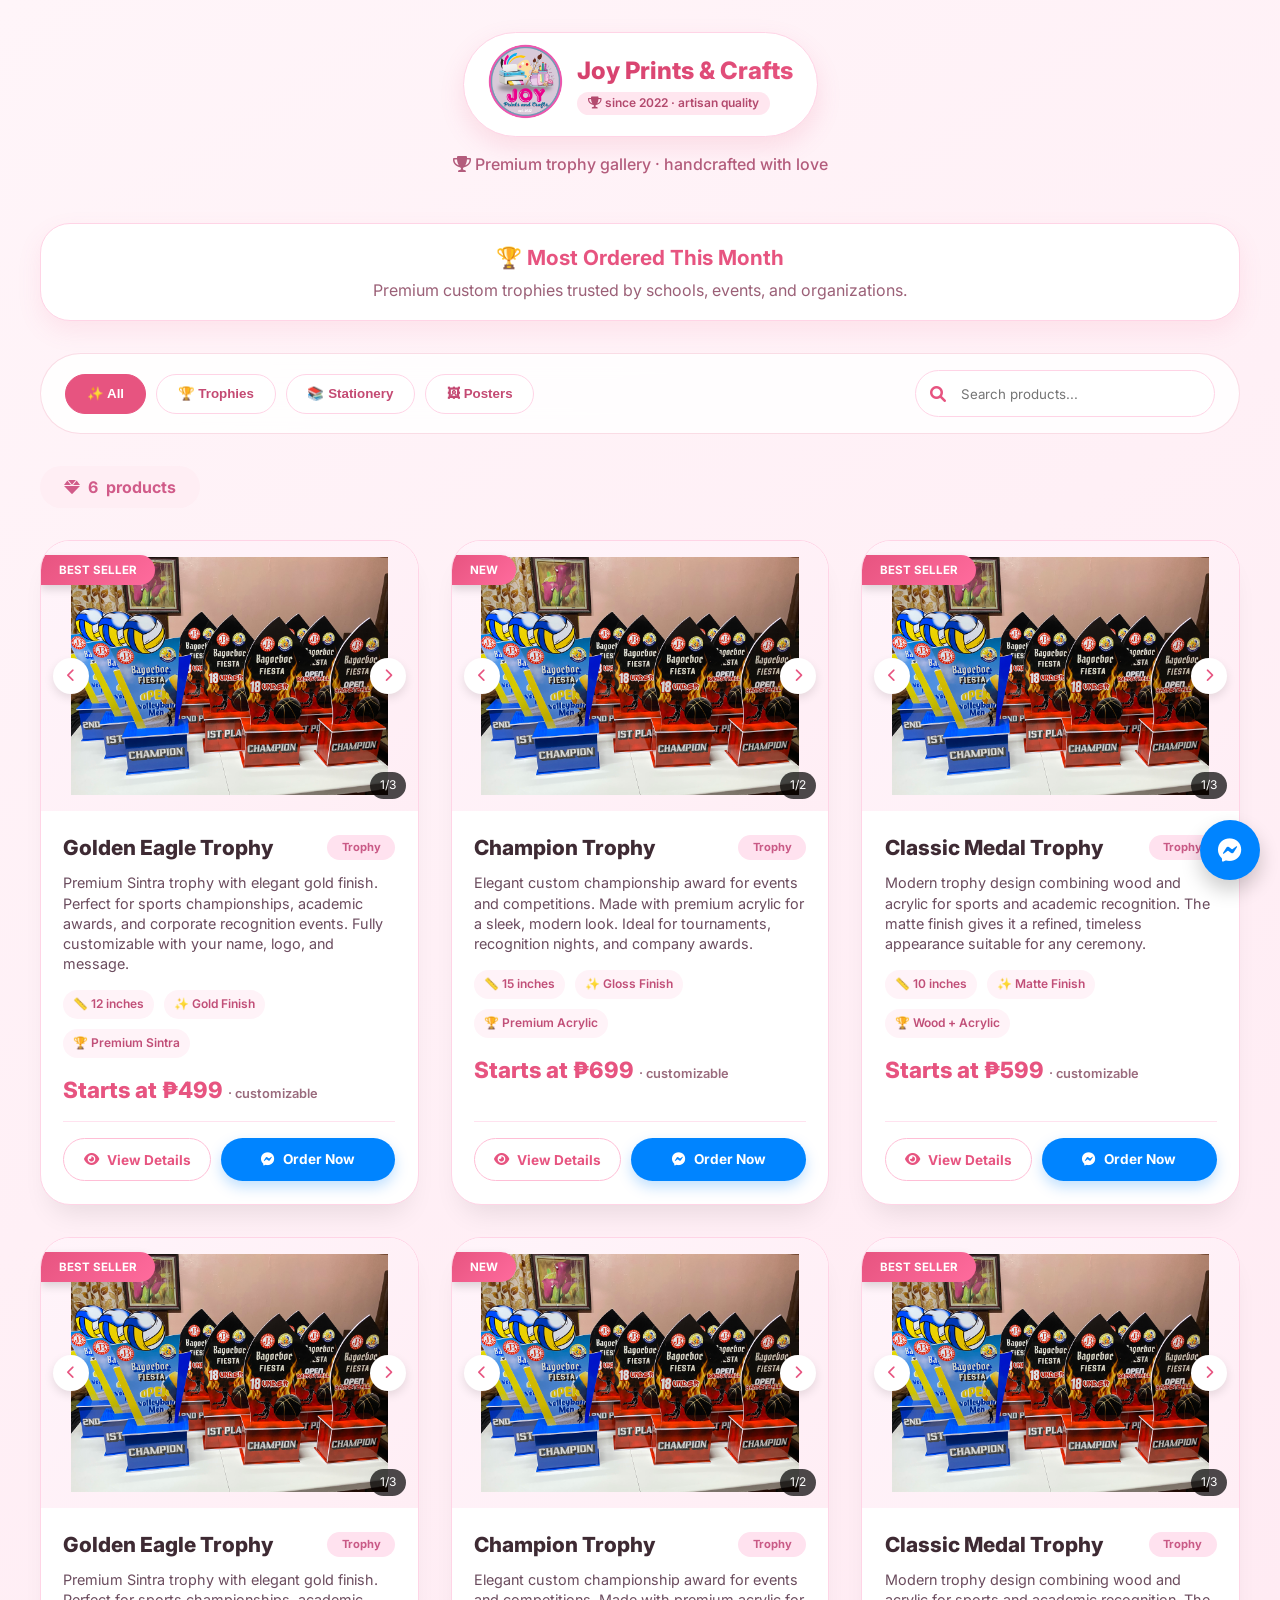
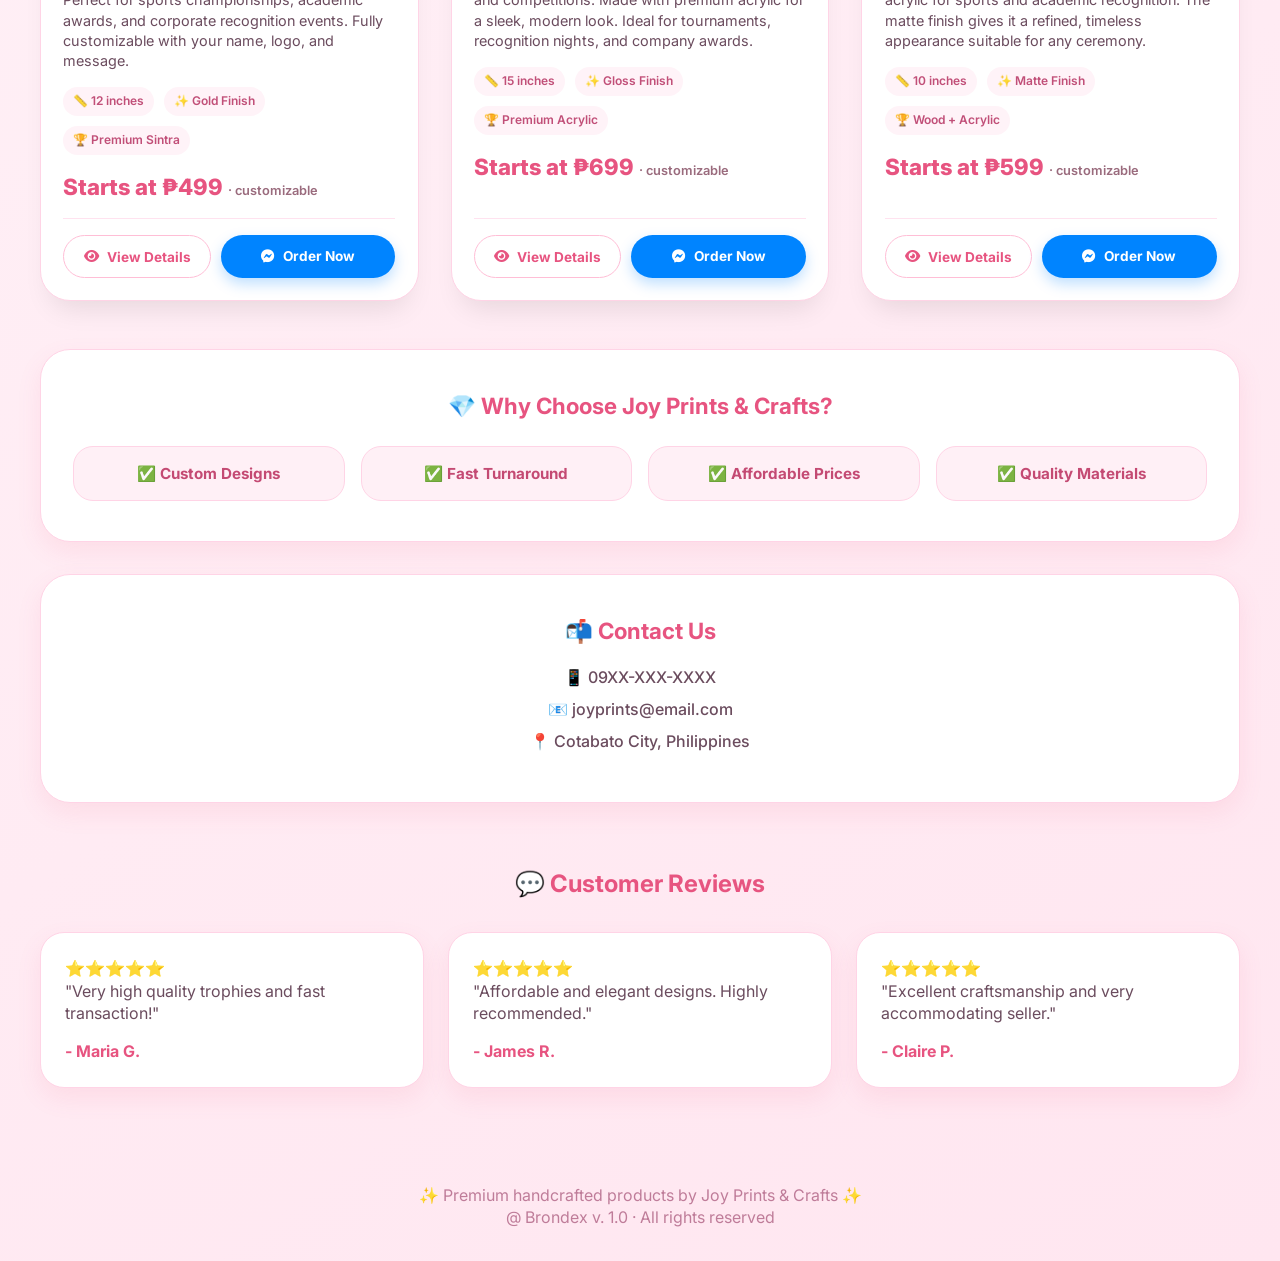
==== commit 6cec43e1: "Updated 5-31-2026" ====
--- a/index.html
+++ b/index.html
@@ -429,6 +429,72 @@
       margin-bottom: 1rem;
     }
 
+    /* ─── Why Us Section ─── */
+    .why-us {
+      background: white;
+      border: 1px solid #ffd4e6;
+      border-radius: 30px;
+      padding: 2.5rem 2rem;
+      margin: 2rem 0;
+      text-align: center;
+      box-shadow: 0 10px 24px rgba(231, 84, 128, 0.1);
+    }
+
+    .why-us h2 {
+      color: #e75480;
+      font-size: 1.4rem;
+      margin-bottom: 1.5rem;
+    }
+
+    .features {
+      display: grid;
+      grid-template-columns: repeat(4, 1fr);
+      gap: 1rem;
+    }
+
+    .features div {
+      background: #fff0f6;
+      border: 1px solid #ffd4e6;
+      border-radius: 20px;
+      padding: 1rem 1.2rem;
+      font-weight: 700;
+      color: #c44a73;
+      font-size: 0.95rem;
+      transition: 0.2s;
+    }
+
+    .features div:hover {
+      background: #e75480;
+      color: white;
+      transform: translateY(-4px);
+      box-shadow: 0 8px 20px rgba(231, 84, 128, 0.25);
+    }
+
+    /* ─── Contact Section ─── */
+    .contact-info {
+      background: white;
+      border: 1px solid #ffd4e6;
+      border-radius: 30px;
+      padding: 2.5rem 2rem;
+      margin: 2rem 0;
+      text-align: center;
+      box-shadow: 0 10px 24px rgba(231, 84, 128, 0.1);
+    }
+
+    .contact-info h2 {
+      color: #e75480;
+      font-size: 1.4rem;
+      margin-bottom: 1.2rem;
+    }
+
+    .contact-info p {
+      color: #6b4c5e;
+      font-size: 1rem;
+      margin-bottom: 0.6rem;
+      font-weight: 500;
+    }
+
+    /* ─── Testimonials ─── */
     .testimonials {
       margin: 4rem 0;
     }
@@ -487,10 +553,12 @@
       text-decoration: none;
     }
 
-    .image-modal {
+    /* ─── Product Detail Modal ─── */
+    .product-modal {
       position: fixed;
       inset: 0;
-      background: rgba(0, 0, 0, 0.9);
+      background: rgba(30, 10, 20, 0.75);
+      backdrop-filter: blur(6px);
       display: none;
       align-items: center;
       justify-content: center;
@@ -498,33 +566,274 @@
       padding: 20px;
     }
 
-    .image-modal.active {
-      display: flex;
-    }
-
-    .image-modal img {
-      max-width: 90%;
-      max-height: 90%;
-      border-radius: 20px;
+    .product-modal.active {
+      display: flex;
+    }
+
+    .modal-inner {
       background: white;
-      padding: 10px;
-    }
-
-    .close-modal {
+      border-radius: 32px;
+      width: 100%;
+      max-width: 860px;
+      max-height: 90vh;
+      overflow-y: auto;
+      position: relative;
+      box-shadow: 0 30px 80px rgba(231, 84, 128, 0.3);
+      display: flex;
+      flex-direction: column;
+      animation: modalPop 0.3s cubic-bezier(0.34, 1.56, 0.64, 1);
+    }
+
+    @keyframes modalPop {
+      from { opacity: 0; transform: scale(0.88) translateY(30px); }
+      to   { opacity: 1; transform: scale(1) translateY(0); }
+    }
+
+    .modal-close {
       position: absolute;
-      top: 20px;
-      right: 20px;
-      width: 45px;
-      height: 45px;
+      top: 16px;
+      right: 16px;
+      width: 40px;
+      height: 40px;
       border: none;
       border-radius: 50%;
+      background: #ffe2ef;
+      color: #e75480;
+      font-size: 1rem;
+      cursor: pointer;
+      z-index: 10;
+      transition: 0.2s;
+      display: flex;
+      align-items: center;
+      justify-content: center;
+    }
+
+    .modal-close:hover {
+      background: #e75480;
+      color: white;
+    }
+
+    .modal-body {
+      display: grid;
+      grid-template-columns: 1fr 1fr;
+    }
+
+    /* Left: image gallery */
+    .modal-gallery {
+      position: relative;
+      background: linear-gradient(135deg, #fff4fa, #ffeef5);
+      border-radius: 32px 0 0 32px;
+      overflow: hidden;
+      min-height: 380px;
+    }
+
+    .modal-main-img {
+      width: 100%;
+      height: 100%;
+      min-height: 380px;
+      object-fit: contain;
+      padding: 24px;
+      transition: opacity 0.3s;
+    }
+
+    .modal-thumbnails {
+      position: absolute;
+      bottom: 14px;
+      left: 50%;
+      transform: translateX(-50%);
+      display: flex;
+      gap: 8px;
+    }
+
+    .modal-thumb {
+      width: 52px;
+      height: 52px;
+      border-radius: 12px;
+      object-fit: cover;
+      border: 2px solid transparent;
+      cursor: pointer;
       background: white;
+      padding: 3px;
+      transition: 0.2s;
+    }
+
+    .modal-thumb.active,
+    .modal-thumb:hover {
+      border-color: #e75480;
+      box-shadow: 0 4px 10px rgba(231, 84, 128, 0.3);
+    }
+
+    /* Right: product info */
+    .modal-info {
+      padding: 2rem 2rem 2rem 1.8rem;
+      display: flex;
+      flex-direction: column;
+      gap: 1rem;
+    }
+
+    .modal-ribbon {
+      display: inline-block;
+      background: linear-gradient(135deg, #e75480, #ff6b9d);
+      color: white;
+      padding: 4px 14px;
+      border-radius: 20px;
+      font-size: 0.72rem;
+      font-weight: 700;
+      width: fit-content;
+    }
+
+    .modal-product-name {
+      font-size: 1.6rem;
+      font-weight: 800;
+      color: #3e2a33;
+      line-height: 1.2;
+    }
+
+    .modal-category-badge {
+      background: #ffe2ef;
+      color: #c95a86;
+      padding: 0.3rem 0.9rem;
+      border-radius: 30px;
+      font-size: 0.75rem;
+      font-weight: 700;
+      width: fit-content;
+    }
+
+    .modal-desc {
+      color: #6b4c5e;
+      font-size: 0.92rem;
+      line-height: 1.6;
+    }
+
+    .modal-divider {
+      border: none;
+      border-top: 1px solid #ffe2ef;
+    }
+
+    .modal-section-label {
+      font-size: 0.75rem;
+      font-weight: 700;
+      color: #b35c7c;
+      text-transform: uppercase;
+      letter-spacing: 0.08em;
+      margin-bottom: 0.5rem;
+    }
+
+    .modal-options {
+      display: flex;
+      flex-wrap: wrap;
+      gap: 8px;
+    }
+
+    .option-chip {
+      padding: 0.45rem 1rem;
+      border-radius: 50px;
+      border: 1.5px solid #ffd4e6;
+      background: white;
+      color: #c44a73;
+      font-size: 0.82rem;
+      font-weight: 600;
       cursor: pointer;
-      font-size: 1.2rem;
+      transition: 0.2s;
+      font-family: inherit;
+    }
+
+    .option-chip:hover,
+    .option-chip.selected {
+      background: #e75480;
+      border-color: #e75480;
+      color: white;
+      box-shadow: 0 4px 10px rgba(231, 84, 128, 0.3);
+    }
+
+    .color-chip {
+      width: 34px;
+      height: 34px;
+      border-radius: 50%;
+      border: 3px solid transparent;
+      cursor: pointer;
+      transition: 0.2s;
+      outline: none;
+    }
+
+    .color-chip:hover,
+    .color-chip.selected {
+      border-color: #e75480;
+      box-shadow: 0 0 0 3px rgba(231, 84, 128, 0.25);
+      transform: scale(1.15);
+    }
+
+    .modal-price {
+      font-size: 1.8rem;
+      font-weight: 800;
+      color: #e75480;
+    }
+
+    .modal-price span {
+      font-size: 0.82rem;
+      color: #9a6b7d;
+      font-weight: 500;
+    }
+
+    .modal-meta-chips {
+      display: flex;
+      flex-wrap: wrap;
+      gap: 8px;
+    }
+
+    .modal-meta-chips span {
+      background: #fff3f8;
+      color: #c14f78;
+      padding: 6px 12px;
+      border-radius: 20px;
+      font-size: 0.78rem;
+      font-weight: 600;
+    }
+
+    .modal-order-btn {
+      display: flex;
+      align-items: center;
+      justify-content: center;
+      gap: 10px;
+      background: #0084ff;
+      color: white;
+      padding: 1rem 1.5rem;
+      border-radius: 50px;
+      font-weight: 700;
+      font-size: 1rem;
+      text-decoration: none;
+      margin-top: auto;
+      box-shadow: 0 8px 20px rgba(0, 132, 255, 0.3);
+      transition: 0.2s;
+    }
+
+    .modal-order-btn:hover {
+      background: #0072e0;
+      transform: translateY(-2px);
+      box-shadow: 0 12px 28px rgba(0, 132, 255, 0.35);
+    }
+
+    /* ─── Responsive ─── */
+    @media(max-width: 680px) {
+      .modal-body {
+        grid-template-columns: 1fr;
+      }
+
+      .modal-gallery {
+        border-radius: 32px 32px 0 0;
+        min-height: 260px;
+      }
+
+      .modal-main-img {
+        min-height: 260px;
+      }
+
+      .modal-info {
+        padding: 1.4rem;
+      }
     }
 
     @media(max-width:1100px) {
-
       .products-grid {
         grid-template-columns: repeat(2, 1fr);
       }
@@ -532,10 +841,13 @@
       .testimonial-grid {
         grid-template-columns: 1fr;
       }
+
+      .features {
+        grid-template-columns: repeat(2, 1fr);
+      }
     }
 
     @media(max-width:750px) {
-
       .main-content {
         padding: 0 20px;
       }
@@ -563,6 +875,10 @@
       .card-content {
         padding: 1.1rem;
       }
+
+      .features {
+        grid-template-columns: 1fr 1fr;
+      }
     }
   </style>
 </head>
@@ -572,33 +888,24 @@
   <div class="main-content">
 
     <div class="hero">
-
       <div class="logo-wrapper">
-
         <div class="brand-logo">
-
           <div class="logo-image">
             <img src="images/jpc_logo.png" alt="Joy Prints & Crafts Logo">
           </div>
-
           <div class="logo-text">
             <span class="logo-main">Joy Prints & Crafts</span>
-
             <span class="logo-tag">
               <i class="fas fa-trophy"></i>
               since 2022 · artisan quality
             </span>
           </div>
-
         </div>
-
       </div>
-
       <div class="hero-sub">
         <i class="fas fa-trophy"></i>
         Premium trophy gallery · handcrafted with love
       </div>
-
     </div>
 
     <section class="featured-banner">
@@ -607,63 +914,70 @@
     </section>
 
     <div class="action-bar">
-
       <div class="filter-section">
         <button class="filter-btn active" data-filter="all">✨ All</button>
         <button class="filter-btn" data-filter="trophy">🏆 Trophies</button>
         <button class="filter-btn" data-filter="stationery">📚 Stationery</button>
         <button class="filter-btn" data-filter="poster">🖼 Posters</button>
       </div>
-
       <div class="search-wrapper">
         <i class="fas fa-search"></i>
-
         <input type="text" id="searchInput" placeholder="Search products...">
       </div>
-
     </div>
 
     <div class="stats-bar">
-
       <div class="product-counter">
         <i class="fas fa-gem"></i>
         <span id="productCount">0</span> products
       </div>
-
     </div>
 
     <div id="productsGrid" class="products-grid"></div>
 
+    <!-- Why Us -->
+    <section class="why-us">
+      <h2>💎 Why Choose Joy Prints & Crafts?</h2>
+      <div class="features">
+        <div>✅ Custom Designs</div>
+        <div>✅ Fast Turnaround</div>
+        <div>✅ Affordable Prices</div>
+        <div>✅ Quality Materials</div>
+      </div>
+    </section>
+
+    <!-- Contact Info -->
+    <section class="contact-info">
+      <h2>📬 Contact Us</h2>
+      <p>📱 09XX-XXX-XXXX</p>
+      <p>📧 joyprints@email.com</p>
+      <p>📍 Cotabato City, Philippines</p>
+    </section>
+
     <section class="testimonials">
-
       <h2>💬 Customer Reviews</h2>
-
       <div class="testimonial-grid">
-
         <div class="testimonial">
           ⭐⭐⭐⭐⭐
           <p>"Very high quality trophies and fast transaction!"</p>
           <strong>- Maria G.</strong>
         </div>
-
         <div class="testimonial">
           ⭐⭐⭐⭐⭐
           <p>"Affordable and elegant designs. Highly recommended."</p>
           <strong>- James R.</strong>
         </div>
-
         <div class="testimonial">
           ⭐⭐⭐⭐⭐
           <p>"Excellent craftsmanship and very accommodating seller."</p>
           <strong>- Claire P.</strong>
         </div>
-
       </div>
-
     </section>
 
     <footer class="footer">
-      ✨ Premium handcrafted products by Joy Prints & Crafts ✨
+      ✨ Premium handcrafted products by Joy Prints & Crafts ✨ <br>
+      @ Brondex v. 1.0 · All rights reserved
     </footer>
 
   </div>
@@ -674,12 +988,53 @@
     </a>
   </div>
 
-  <div class="image-modal" id="imageModal">
-    <button class="close-modal" id="closeModal">
-      <i class="fas fa-times"></i>
-    </button>
-
-    <img id="modalImage" src="" alt="">
+  <!-- ─── Product Detail Modal ─── -->
+  <div class="product-modal" id="productModal">
+    <div class="modal-inner">
+
+      <button class="modal-close" id="modalClose">
+        <i class="fas fa-times"></i>
+      </button>
+
+      <div class="modal-body">
+
+        <!-- Left: image -->
+        <div class="modal-gallery">
+          <img class="modal-main-img" id="modalMainImg" src="" alt="">
+          <div class="modal-thumbnails" id="modalThumbs"></div>
+        </div>
+
+        <!-- Right: info -->
+        <div class="modal-info">
+          <div id="modalRibbon"></div>
+          <div class="modal-product-name" id="modalName"></div>
+          <div class="modal-category-badge" id="modalCategory"></div>
+          <p class="modal-desc" id="modalDesc"></p>
+
+          <hr class="modal-divider">
+
+          <div class="modal-meta-chips" id="modalMeta"></div>
+
+          <div>
+            <div class="modal-section-label">Available Sizes</div>
+            <div class="modal-options" id="modalSizes"></div>
+          </div>
+
+          <div>
+            <div class="modal-section-label">Available Colors</div>
+            <div class="modal-options" id="modalColors"></div>
+          </div>
+
+          <div class="modal-price" id="modalPrice"></div>
+
+          <a class="modal-order-btn" id="modalOrderBtn" href="#" target="_blank">
+            <i class="fab fa-facebook-messenger"></i>
+            Order Now via Messenger
+          </a>
+        </div>
+
+      </div>
+    </div>
   </div>
 
   <script>
@@ -687,125 +1042,130 @@
     const messengerLink = "https://m.me/YOUR_PAGE_USERNAME";
 
     const products = [
-
       {
         id: 1,
         name: "Golden Eagle Trophy",
         category: "trophy",
-        description: "Premium Sintra trophy with elegant gold finish.",
+        description: "Premium Sintra trophy with elegant gold finish. Perfect for sports championships, academic awards, and corporate recognition events. Fully customizable with your name, logo, and message.",
         material: "Premium Sintra",
         size: "12 inches",
         finish: "Gold Finish",
         price: "₱499",
         ribbon: "best",
+        sizes: ["8 inches", "10 inches", "12 inches", "15 inches"],
+        colors: ["#FFD700", "#C0C0C0", "#CD7F32", "#FFFFFF"],
+        colorNames: ["Gold", "Silver", "Bronze", "White"],
         images: [
           "images/trophy/b_trophy1.jpeg",
           "images/trophy/b_trophy2.jpg",
           "images/trophy/b_trophy6.jpeg"
         ]
       },
-
       {
         id: 2,
         name: "Champion Trophy",
         category: "trophy",
-        description: "Elegant custom championship award for events and competitions.",
+        description: "Elegant custom championship award for events and competitions. Made with premium acrylic for a sleek, modern look. Ideal for tournaments, recognition nights, and company awards.",
         material: "Premium Acrylic",
         size: "15 inches",
         finish: "Gloss Finish",
         price: "₱699",
         ribbon: "new",
+        sizes: ["10 inches", "12 inches", "15 inches", "18 inches"],
+        colors: ["#FFD700", "#C0C0C0", "#1a73e8", "#e75480"],
+        colorNames: ["Gold", "Silver", "Blue", "Pink"],
         images: [
           "images/trophy/b_trophy1.jpeg",
           "images/trophy/b_trophy2.jpg"
         ]
       },
-
       {
         id: 3,
         name: "Classic Medal Trophy",
         category: "trophy",
-        description: "Modern trophy design for sports and academic recognition.",
+        description: "Modern trophy design combining wood and acrylic for sports and academic recognition. The matte finish gives it a refined, timeless appearance suitable for any ceremony.",
         material: "Wood + Acrylic",
         size: "10 inches",
         finish: "Matte Finish",
         price: "₱599",
         ribbon: "best",
+        sizes: ["8 inches", "10 inches", "12 inches"],
+        colors: ["#8B4513", "#3e2a33", "#FFD700"],
+        colorNames: ["Brown Wood", "Dark Wood", "Gold Accent"],
         images: [
           "images/trophy/b_trophy1.jpeg",
           "images/trophy/b_trophy2.jpg",
           "images/trophy/b_trophy6.jpeg"
         ]
       },
-
       {
-        id: 7,
-        name: "Anime Wall Poster",
-        category: "poster",
-        description: "High quality glossy anime poster print.",
-        material: "Glossy Photo Paper",
-        size: "18 x 24 inches",
-        finish: "Glossy Finish",
-        price: "₱199",
-        ribbon: "new",
+        id: 1,
+        name: "Golden Eagle Trophy",
+        category: "trophy",
+        description: "Premium Sintra trophy with elegant gold finish. Perfect for sports championships, academic awards, and corporate recognition events. Fully customizable with your name, logo, and message.",
+        material: "Premium Sintra",
+        size: "12 inches",
+        finish: "Gold Finish",
+        price: "₱499",
+        ribbon: "best",
+        sizes: ["8 inches", "10 inches", "12 inches", "15 inches"],
+        colors: ["#FFD700", "#C0C0C0", "#CD7F32", "#FFFFFF"],
+        colorNames: ["Gold", "Silver", "Bronze", "White"],
         images: [
-          "images/poster/poster1.jpg",
-          "images/poster/poster2.jpg"
+          "images/trophy/b_trophy1.jpeg",
+          "images/trophy/b_trophy2.jpg",
+          "images/trophy/b_trophy6.jpeg"
         ]
       },
-
       {
-        id: 8,
-        name: "Minimalist Art Poster",
-        category: "poster",
-        description: "Modern decorative poster for bedrooms and offices.",
-        material: "Premium Matte Paper",
-        size: "24 x 36 inches",
-        finish: "Matte Finish",
-        price: "₱249",
-        ribbon: "best",
+        id: 2,
+        name: "Champion Trophy",
+        category: "trophy",
+        description: "Elegant custom championship award for events and competitions. Made with premium acrylic for a sleek, modern look. Ideal for tournaments, recognition nights, and company awards.",
+        material: "Premium Acrylic",
+        size: "15 inches",
+        finish: "Gloss Finish",
+        price: "₱699",
+        ribbon: "new",
+        sizes: ["10 inches", "12 inches", "15 inches", "18 inches"],
+        colors: ["#FFD700", "#C0C0C0", "#1a73e8", "#e75480"],
+        colorNames: ["Gold", "Silver", "Blue", "Pink"],
         images: [
-          "images/poster/poster3.jpg",
-          "images/poster/poster4.jpg"
+          "images/trophy/b_trophy1.jpeg",
+          "images/trophy/b_trophy2.jpg"
         ]
       },
-
       {
-        id: 9,
-        name: "Cute Notebook Set",
-        category: "stationery",
-        description: "Aesthetic notebook perfect for school and journaling.",
-        material: "Hardbound Paper",
-        size: "A5",
-        finish: "Soft Touch Cover",
-        price: "₱149",
-        ribbon: "new",
+        id: 3,
+        name: "Classic Medal Trophy",
+        category: "trophy",
+        description: "Modern trophy design combining wood and acrylic for sports and academic recognition. The matte finish gives it a refined, timeless appearance suitable for any ceremony.",
+        material: "Wood + Acrylic",
+        size: "10 inches",
+        finish: "Matte Finish",
+        price: "₱599",
+        ribbon: "best",
+        sizes: ["8 inches", "10 inches", "12 inches"],
+        colors: ["#8B4513", "#3e2a33", "#FFD700"],
+        colorNames: ["Brown Wood", "Dark Wood", "Gold Accent"],
         images: [
-          "images/stationery/note1.jpg",
-          "images/stationery/note2.jpg"
+          "images/trophy/b_trophy1.jpeg",
+          "images/trophy/b_trophy2.jpg",
+          "images/trophy/b_trophy6.jpeg"
         ]
-      }
-
+      },
     ];
 
     const productsGrid = document.getElementById("productsGrid");
-
     let currentFilter = "all";
     let currentSearch = "";
 
     function getCategoryLabel(cat) {
-
-      const map = {
-        trophy: "Trophy",
-        poster: "Poster",
-        stationery: "Stationery"
-      };
-
+      const map = { trophy: "Trophy", poster: "Poster", stationery: "Stationery" };
       return map[cat] || cat;
     }
 
     function renderProducts() {
-
       let filtered = products;
 
       if (currentFilter !== "all") {
@@ -813,9 +1173,7 @@
       }
 
       if (currentSearch.trim() !== "") {
-
         const s = currentSearch.toLowerCase();
-
         filtered = filtered.filter(p =>
           p.name.toLowerCase().includes(s) ||
           p.description.toLowerCase().includes(s)
@@ -825,226 +1183,230 @@
       document.getElementById("productCount").innerText = filtered.length;
 
       if (filtered.length === 0) {
-
         productsGrid.innerHTML = `
-        <div class="empty-state">
-          <i class="fas fa-search"></i>
-          <h3>No products found</h3>
-        </div>
-      `;
-
+          <div class="empty-state">
+            <i class="fas fa-search"></i>
+            <h3>No products found</h3>
+          </div>`;
         return;
       }
 
       productsGrid.innerHTML = filtered.map(product => {
-
         let slidesHtml = "";
-
         product.images.forEach((img, index) => {
-
-          slidesHtml += `
-          <img
-            loading="lazy"
-            src="${img}"
-            class="slide-img ${index === 0 ? 'active' : ''}"
-            alt="${product.name}"
-          >
-        `;
+          slidesHtml += `<img loading="lazy" src="${img}" class="slide-img ${index === 0 ? 'active' : ''}" alt="${product.name}">`;
         });
 
         return `
-
-        <div class="product-card">
-
-          ${product.ribbon ? `
-            <div class="ribbon-wrapper">
-              <div class="ribbon">
-                ${product.ribbon === 'best' ? 'BEST SELLER' : 'NEW'}
+          <div class="product-card" data-id="${product.id}">
+            ${product.ribbon ? `
+              <div class="ribbon-wrapper">
+                <div class="ribbon">${product.ribbon === 'best' ? 'BEST SELLER' : 'NEW'}</div>
+              </div>` : ''}
+            <div class="slider-container">
+              <div class="slider-images">${slidesHtml}</div>
+              ${product.images.length > 1 ? `
+                <button class="slider-btn slider-prev"><i class="fas fa-chevron-left"></i></button>
+                <button class="slider-btn slider-next"><i class="fas fa-chevron-right"></i></button>
+                <div class="image-counter"><span>1/${product.images.length}</span></div>
+              ` : ''}
+            </div>
+            <div class="card-content">
+              <div class="product-title">
+                <span>${product.name}</span>
+                <span class="badge-category">${getCategoryLabel(product.category)}</span>
+              </div>
+              <div class="product-desc">${product.description}</div>
+              <div class="product-meta">
+                <span>📏 ${product.size}</span>
+                <span>✨ ${product.finish}</span>
+                <span>🏆 ${product.material}</span>
+              </div>
+              <div class="price-tag">
+                Starts at ${product.price}
+                <span> · customizable</span>
+              </div>
+              <div class="action-row">
+                <button class="detail-link view-btn" data-id="${product.id}">
+                  <i class="fas fa-eye"></i> View Details
+                </button>
+                <a class="order-btn"
+                  href="${messengerLink}?text=Hi! I'm interested in ordering the ${encodeURIComponent(product.name)}"
+                  target="_blank">
+                  <i class="fab fa-facebook-messenger"></i> Order Now
+                </a>
               </div>
             </div>
-          ` : ''}
-
-          <div class="slider-container">
-
-            <div class="slider-images">
-              ${slidesHtml}
-            </div>
-
-            ${product.images.length > 1
-            ?
-            `
-                <button class="slider-btn slider-prev">
-                  <i class="fas fa-chevron-left"></i>
-                </button>
-
-                <button class="slider-btn slider-next">
-                  <i class="fas fa-chevron-right"></i>
-                </button>
-
-                <div class="image-counter">
-                  <span>1/${product.images.length}</span>
-                </div>
-              `
-            :
-            ''
-          }
-
-          </div>
-
-          <div class="card-content">
-
-            <div class="product-title">
-
-              <span>${product.name}</span>
-
-              <span class="badge-category">
-                ${getCategoryLabel(product.category)}
-              </span>
-
-            </div>
-
-            <div class="product-desc">
-              ${product.description}
-            </div>
-
-            <div class="product-meta">
-              <span>📏 ${product.size}</span>
-              <span>✨ ${product.finish}</span>
-              <span>🏆 ${product.material}</span>
-            </div>
-
-            <div class="price-tag">
-              Starts at ${product.price}
-              <span> · customizable</span>
-            </div>
-
-            <div class="action-row">
-
-              <button class="detail-link view-btn">
-                <i class="fas fa-eye"></i>
-                View
-              </button>
-
-              <a
-                class="order-btn"
-                href="${messengerLink}?text=Hi! I'm interested in ordering the ${encodeURIComponent(product.name)}"
-                target="_blank"
-              >
-                <i class="fab fa-facebook-messenger"></i>
-                Order Now
-              </a>
-
-            </div>
-
-          </div>
-
-        </div>
-      `;
-
+          </div>`;
       }).join("");
 
       initSliders();
-      initModal();
+      initViewButtons();
     }
 
     function initSliders() {
-
       document.querySelectorAll(".product-card").forEach(card => {
-
         const slides = card.querySelectorAll(".slide-img");
-
         if (slides.length <= 1) return;
 
         let current = 0;
-
         const prevBtn = card.querySelector(".slider-prev");
         const nextBtn = card.querySelector(".slider-next");
         const counter = card.querySelector(".image-counter span");
 
         function showSlide(index) {
-
-          slides.forEach(slide => slide.classList.remove("active"));
-
+          slides.forEach(s => s.classList.remove("active"));
           slides[index].classList.add("active");
-
           counter.textContent = `${index + 1}/${slides.length}`;
         }
 
-        prevBtn.addEventListener("click", () => {
-
-          current--;
-
-          if (current < 0) {
-            current = slides.length - 1;
-          }
-
+        prevBtn.addEventListener("click", (e) => {
+          e.stopPropagation();
+          current = (current - 1 + slides.length) % slides.length;
           showSlide(current);
         });
 
-        nextBtn.addEventListener("click", () => {
-
-          current++;
-
-          if (current >= slides.length) {
-            current = 0;
-          }
-
+        nextBtn.addEventListener("click", (e) => {
+          e.stopPropagation();
+          current = (current + 1) % slides.length;
           showSlide(current);
         });
       });
     }
 
-    function initModal() {
-
-      const modal = document.getElementById("imageModal");
-      const modalImage = document.getElementById("modalImage");
-
+    /* ─── Product Detail Modal ─── */
+    function openProductModal(productId) {
+      const product = products.find(p => p.id === productId);
+      if (!product) return;
+
+      // Ribbon
+      const ribbonEl = document.getElementById("modalRibbon");
+      ribbonEl.innerHTML = product.ribbon
+        ? `<div class="modal-ribbon">${product.ribbon === 'best' ? '🏆 BEST SELLER' : '🆕 NEW'}</div>`
+        : '';
+
+      // Name, category, desc
+      document.getElementById("modalName").textContent = product.name;
+      document.getElementById("modalCategory").textContent = getCategoryLabel(product.category);
+      document.getElementById("modalDesc").textContent = product.description;
+
+      // Meta chips
+      document.getElementById("modalMeta").innerHTML = `
+        <span>📏 ${product.size}</span>
+        <span>✨ ${product.finish}</span>
+        <span>🏆 ${product.material}</span>
+      `;
+
+      // Price
+      document.getElementById("modalPrice").innerHTML =
+        `${product.price} <span>· customizable</span>`;
+
+      // Images
+      const mainImg = document.getElementById("modalMainImg");
+      mainImg.src = product.images[0];
+      mainImg.alt = product.name;
+
+      const thumbsEl = document.getElementById("modalThumbs");
+      thumbsEl.innerHTML = product.images.map((img, i) => `
+        <img
+          src="${img}"
+          class="modal-thumb ${i === 0 ? 'active' : ''}"
+          alt="${product.name} image ${i + 1}"
+          data-index="${i}"
+        >
+      `).join("");
+
+      thumbsEl.querySelectorAll(".modal-thumb").forEach(thumb => {
+        thumb.addEventListener("click", () => {
+          mainImg.style.opacity = "0";
+          setTimeout(() => {
+            mainImg.src = product.images[thumb.dataset.index];
+            mainImg.style.opacity = "1";
+          }, 150);
+          thumbsEl.querySelectorAll(".modal-thumb").forEach(t => t.classList.remove("active"));
+          thumb.classList.add("active");
+        });
+      });
+
+      // Sizes
+      const sizesEl = document.getElementById("modalSizes");
+      sizesEl.innerHTML = (product.sizes || []).map((s, i) =>
+        `<button class="option-chip ${i === 0 ? 'selected' : ''}" data-type="size">${s}</button>`
+      ).join("");
+
+      // Colors
+      const colorsEl = document.getElementById("modalColors");
+      colorsEl.innerHTML = (product.colors || []).map((c, i) =>
+        `<button
+          class="color-chip ${i === 0 ? 'selected' : ''}"
+          style="background:${c};"
+          title="${product.colorNames ? product.colorNames[i] : c}"
+          data-type="color"
+          data-name="${product.colorNames ? product.colorNames[i] : c}"
+        ></button>`
+      ).join("");
+
+      // Chip selection toggle
+      sizesEl.addEventListener("click", e => {
+        if (!e.target.classList.contains("option-chip")) return;
+        sizesEl.querySelectorAll(".option-chip").forEach(c => c.classList.remove("selected"));
+        e.target.classList.add("selected");
+      });
+
+      colorsEl.addEventListener("click", e => {
+        if (!e.target.classList.contains("color-chip")) return;
+        colorsEl.querySelectorAll(".color-chip").forEach(c => c.classList.remove("selected"));
+        e.target.classList.add("selected");
+      });
+
+      // Order button
+      document.getElementById("modalOrderBtn").href =
+        `${messengerLink}?text=Hi! I'm interested in ordering the ${encodeURIComponent(product.name)}`;
+
+      // Open
+      document.getElementById("productModal").classList.add("active");
+      document.body.style.overflow = "hidden";
+    }
+
+    function closeProductModal() {
+      document.getElementById("productModal").classList.remove("active");
+      document.body.style.overflow = "";
+    }
+
+    function initViewButtons() {
       document.querySelectorAll(".view-btn").forEach(btn => {
-
         btn.addEventListener("click", () => {
-
-          const card = btn.closest(".product-card");
-          const activeImage = card.querySelector(".slide-img.active");
-
-          modalImage.src = activeImage.src;
-
-          modal.classList.add("active");
+          openProductModal(parseInt(btn.dataset.id));
         });
-
       });
-
-    }
-
-    document.getElementById("closeModal")
-      .addEventListener("click", () => {
-
-        document.getElementById("imageModal")
-          .classList.remove("active");
-      });
-
+    }
+
+    document.getElementById("modalClose").addEventListener("click", closeProductModal);
+
+    document.getElementById("productModal").addEventListener("click", e => {
+      if (e.target === document.getElementById("productModal")) {
+        closeProductModal();
+      }
+    });
+
+    document.addEventListener("keydown", e => {
+      if (e.key === "Escape") closeProductModal();
+    });
+
+    /* ─── Filters & Search ─── */
     document.querySelectorAll(".filter-btn").forEach(btn => {
-
       btn.addEventListener("click", () => {
-
-        document.querySelectorAll(".filter-btn")
-          .forEach(b => b.classList.remove("active"));
-
+        document.querySelectorAll(".filter-btn").forEach(b => b.classList.remove("active"));
         btn.classList.add("active");
-
         currentFilter = btn.dataset.filter;
-
         renderProducts();
       });
-
     });
 
-    document.getElementById("searchInput")
-      .addEventListener("input", (e) => {
-
-        currentSearch = e.target.value;
-
-        renderProducts();
-      });
+    document.getElementById("searchInput").addEventListener("input", e => {
+      currentSearch = e.target.value;
+      renderProducts();
+    });
 
     renderProducts();
 
@@ -1052,4 +1414,4 @@
 
 </body>
 
-</html>+</html>
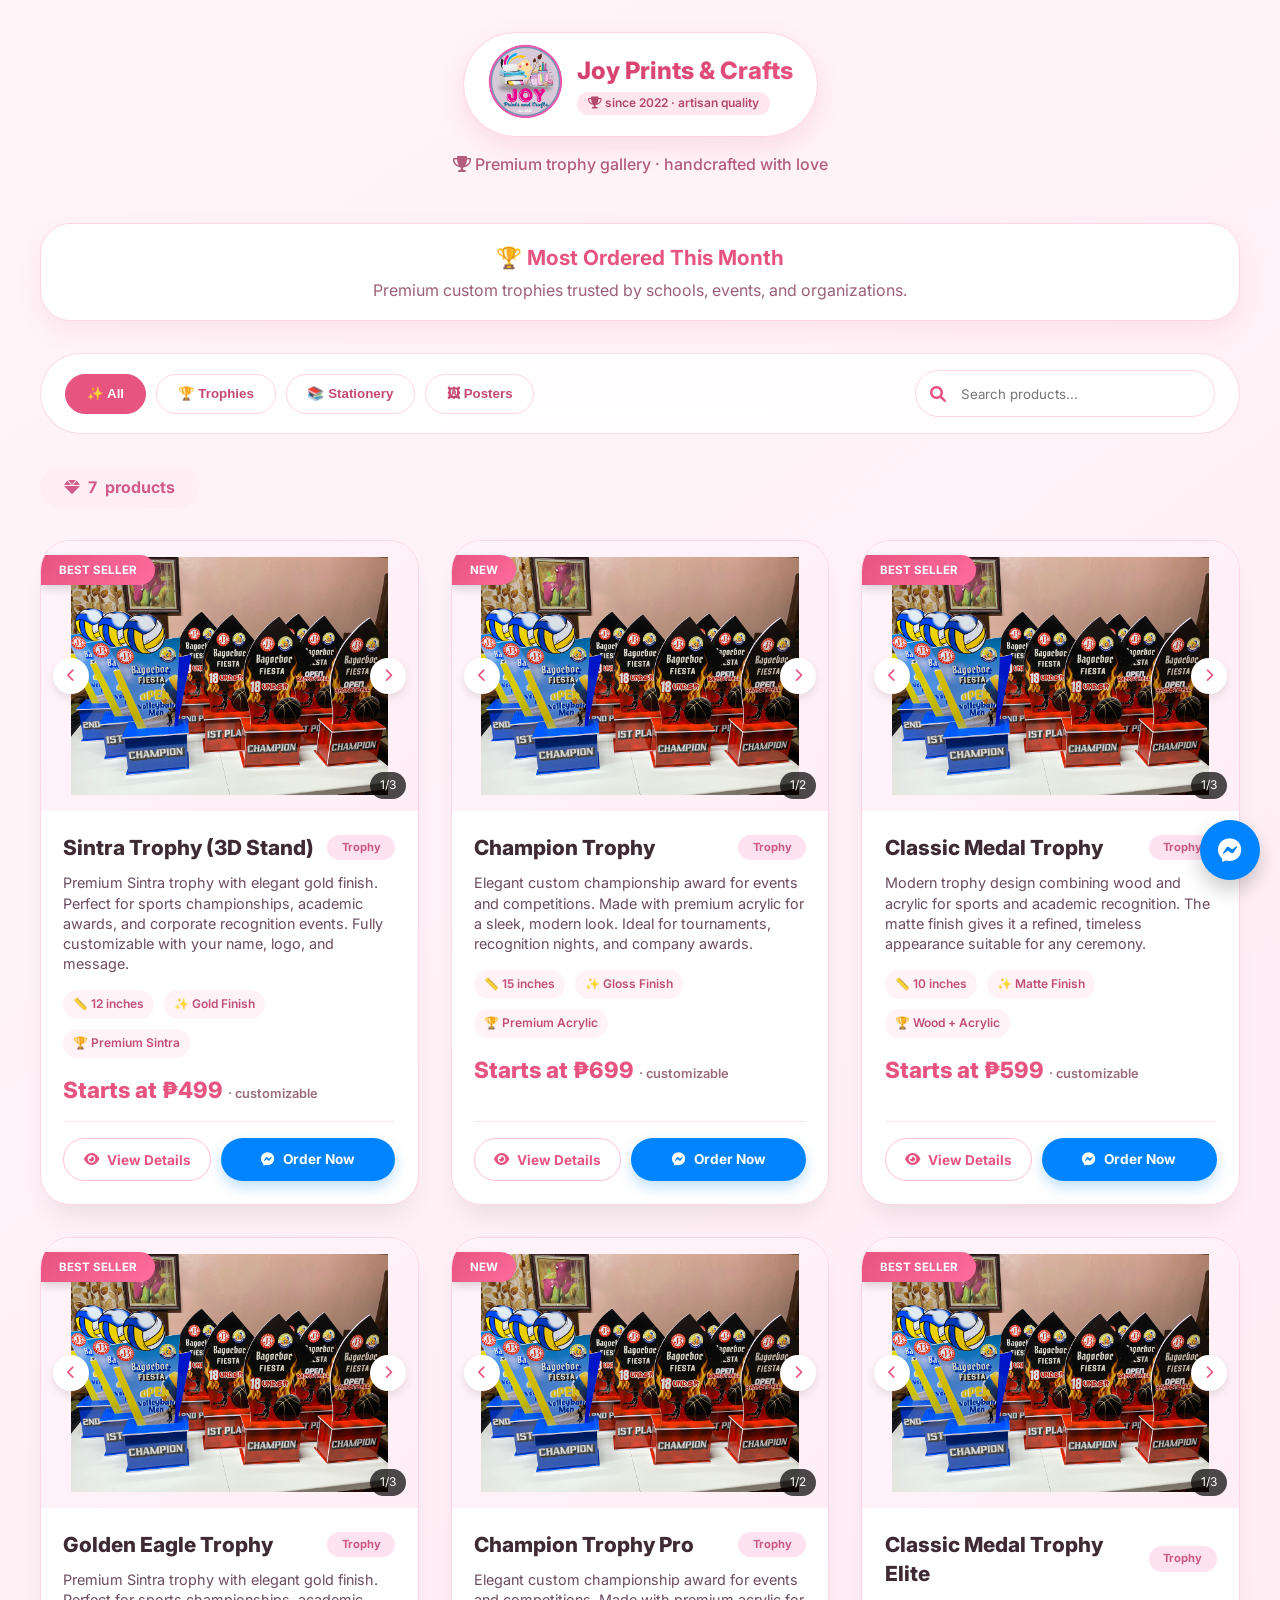
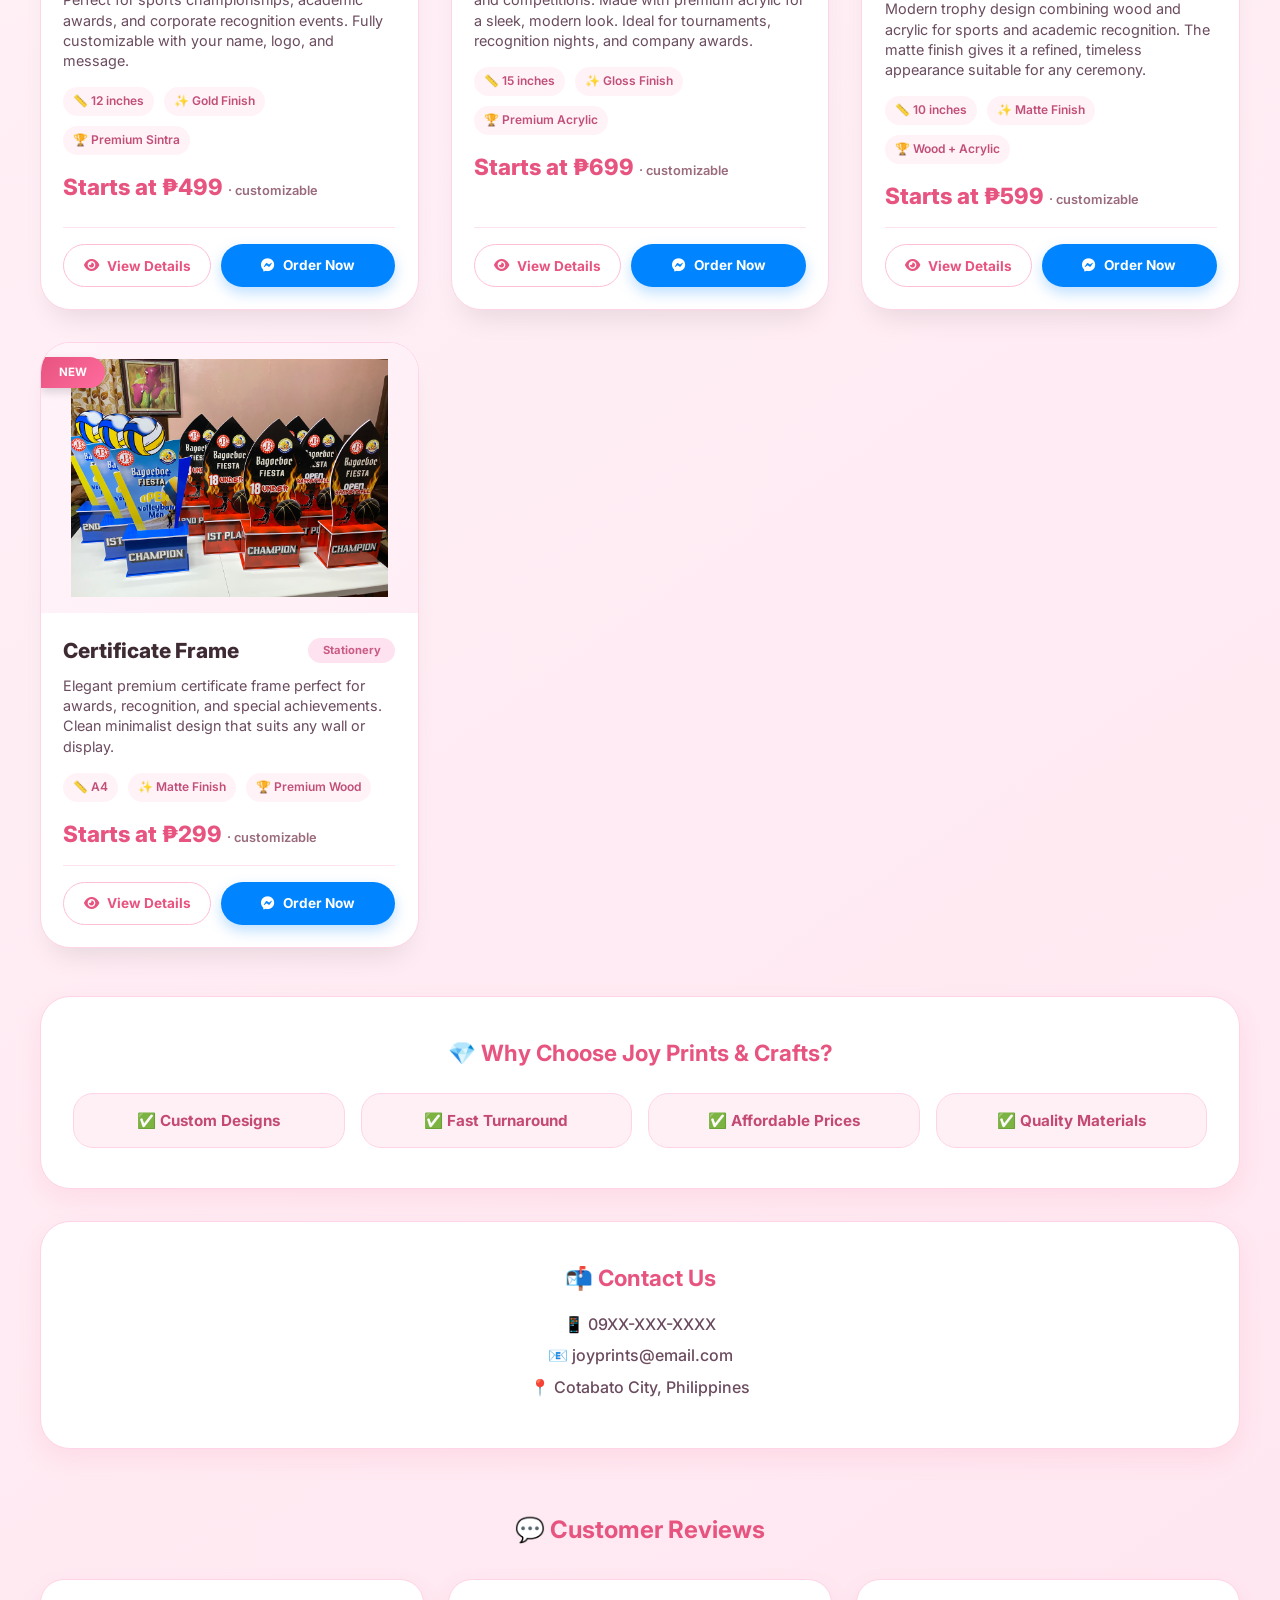
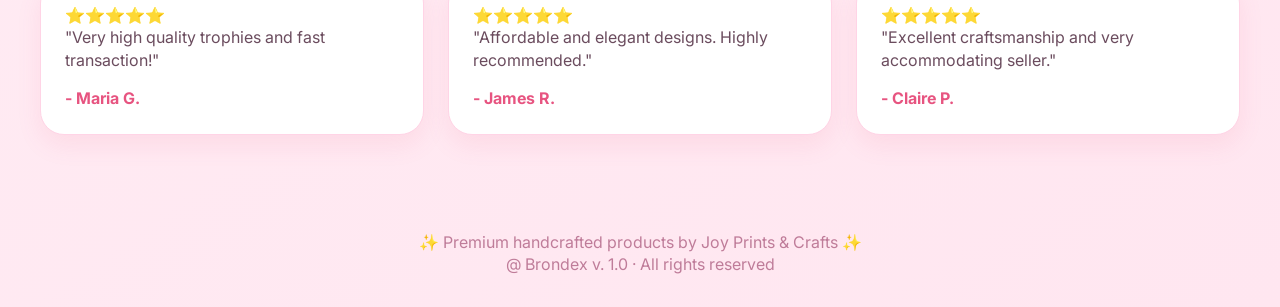
==== commit a158d8cd: "Updated 3-3-2026" ====
--- a/index.html
+++ b/index.html
@@ -429,7 +429,6 @@
       margin-bottom: 1rem;
     }
 
-    /* ─── Why Us Section ─── */
     .why-us {
       background: white;
       border: 1px solid #ffd4e6;
@@ -470,7 +469,6 @@
       box-shadow: 0 8px 20px rgba(231, 84, 128, 0.25);
     }
 
-    /* ─── Contact Section ─── */
     .contact-info {
       background: white;
       border: 1px solid #ffd4e6;
@@ -494,7 +492,6 @@
       font-weight: 500;
     }
 
-    /* ─── Testimonials ─── */
     .testimonials {
       margin: 4rem 0;
     }
@@ -553,7 +550,6 @@
       text-decoration: none;
     }
 
-    /* ─── Product Detail Modal ─── */
     .product-modal {
       position: fixed;
       inset: 0;
@@ -618,7 +614,6 @@
       grid-template-columns: 1fr 1fr;
     }
 
-    /* Left: image gallery */
     .modal-gallery {
       position: relative;
       background: linear-gradient(135deg, #fff4fa, #ffeef5);
@@ -663,7 +658,6 @@
       box-shadow: 0 4px 10px rgba(231, 84, 128, 0.3);
     }
 
-    /* Right: product info */
     .modal-info {
       padding: 2rem 2rem 2rem 1.8rem;
       display: flex;
@@ -813,7 +807,152 @@
       box-shadow: 0 12px 28px rgba(0, 132, 255, 0.35);
     }
 
-    /* ─── Responsive ─── */
+    /* ─── Lightbox ─── */
+    .lightbox {
+      position: fixed;
+      inset: 0;
+      background: rgba(0, 0, 0, 0.92);
+      display: none;
+      align-items: center;
+      justify-content: center;
+      z-index: 99999;
+      padding: 20px;
+    }
+
+    .lightbox.active {
+      display: flex;
+    }
+
+    .lightbox-img-wrap {
+      position: relative;
+      max-width: 90vw;
+      max-height: 88vh;
+      display: flex;
+      align-items: center;
+      justify-content: center;
+    }
+
+    .lightbox-img {
+      max-width: 90vw;
+      max-height: 85vh;
+      object-fit: contain;
+      border-radius: 16px;
+      box-shadow: 0 30px 80px rgba(0,0,0,0.6);
+      animation: lbPop 0.25s cubic-bezier(0.34, 1.56, 0.64, 1);
+      display: block;
+    }
+
+    @keyframes lbPop {
+      from { opacity: 0; transform: scale(0.88); }
+      to   { opacity: 1; transform: scale(1); }
+    }
+
+    .lightbox-close {
+      position: fixed;
+      top: 16px;
+      right: 16px;
+      width: 44px;
+      height: 44px;
+      border-radius: 50%;
+      border: none;
+      background: rgba(255,255,255,0.15);
+      color: white;
+      font-size: 1.1rem;
+      cursor: pointer;
+      display: flex;
+      align-items: center;
+      justify-content: center;
+      transition: 0.2s;
+      z-index: 10;
+    }
+
+    .lightbox-close:hover {
+      background: rgba(255,255,255,0.3);
+    }
+
+    .lightbox-nav {
+      position: fixed;
+      top: 50%;
+      transform: translateY(-50%);
+      width: 48px;
+      height: 48px;
+      border-radius: 50%;
+      border: none;
+      background: rgba(255,255,255,0.15);
+      color: white;
+      font-size: 1rem;
+      cursor: pointer;
+      display: flex;
+      align-items: center;
+      justify-content: center;
+      transition: 0.2s;
+      z-index: 10;
+    }
+
+    .lightbox-nav:hover {
+      background: rgba(255,255,255,0.3);
+    }
+
+    .lightbox-prev { left: 16px; }
+    .lightbox-next { right: 16px; }
+
+    .lightbox-counter {
+      position: fixed;
+      bottom: 20px;
+      left: 50%;
+      transform: translateX(-50%);
+      background: rgba(255,255,255,0.15);
+      color: white;
+      padding: 6px 18px;
+      border-radius: 30px;
+      font-size: 0.82rem;
+      font-weight: 600;
+      letter-spacing: 0.05em;
+    }
+
+    .lightbox-dots {
+      position: fixed;
+      bottom: 56px;
+      left: 50%;
+      transform: translateX(-50%);
+      display: flex;
+      gap: 8px;
+    }
+
+    .lightbox-dot {
+      width: 8px;
+      height: 8px;
+      border-radius: 50%;
+      background: rgba(255,255,255,0.35);
+      cursor: pointer;
+      transition: 0.2s;
+      border: none;
+      padding: 0;
+    }
+
+    .lightbox-dot.active {
+      background: white;
+      transform: scale(1.3);
+    }
+
+    /* make modal main image show zoom cursor */
+    .modal-main-img {
+      cursor: zoom-in;
+    }
+
+    /* make card slider images show zoom cursor */
+    .slider-container {
+      cursor: zoom-in;
+    }
+
+    /* ─── color name tooltip ─── */
+    .color-name-tooltip {
+      font-size: 0.78rem;
+      color: #9a6b7d;
+      margin-top: 6px;
+      min-height: 1.2em;
+    }
+
     @media(max-width: 680px) {
       .modal-body {
         grid-template-columns: 1fr;
@@ -935,7 +1074,6 @@
 
     <div id="productsGrid" class="products-grid"></div>
 
-    <!-- Why Us -->
     <section class="why-us">
       <h2>💎 Why Choose Joy Prints & Crafts?</h2>
       <div class="features">
@@ -946,7 +1084,6 @@
       </div>
     </section>
 
-    <!-- Contact Info -->
     <section class="contact-info">
       <h2>📬 Contact Us</h2>
       <p>📱 09XX-XXX-XXXX</p>
@@ -988,7 +1125,7 @@
     </a>
   </div>
 
-  <!-- ─── Product Detail Modal ─── -->
+  <!-- Product Detail Modal -->
   <div class="product-modal" id="productModal">
     <div class="modal-inner">
 
@@ -998,13 +1135,11 @@
 
       <div class="modal-body">
 
-        <!-- Left: image -->
         <div class="modal-gallery">
           <img class="modal-main-img" id="modalMainImg" src="" alt="">
           <div class="modal-thumbnails" id="modalThumbs"></div>
         </div>
 
-        <!-- Right: info -->
         <div class="modal-info">
           <div id="modalRibbon"></div>
           <div class="modal-product-name" id="modalName"></div>
@@ -1020,9 +1155,10 @@
             <div class="modal-options" id="modalSizes"></div>
           </div>
 
-          <div>
+          <div id="modalColorsSection">
             <div class="modal-section-label">Available Colors</div>
             <div class="modal-options" id="modalColors"></div>
+            <div class="color-name-tooltip" id="colorNameTooltip"></div>
           </div>
 
           <div class="modal-price" id="modalPrice"></div>
@@ -1037,13 +1173,146 @@
     </div>
   </div>
 
+  <!-- ─── Lightbox ─── -->
+  <div class="lightbox" id="lightbox">
+    <button class="lightbox-close" id="lbClose"><i class="fas fa-times"></i></button>
+    <button class="lightbox-nav lightbox-prev" id="lbPrev"><i class="fas fa-chevron-left"></i></button>
+    <div class="lightbox-img-wrap">
+      <img class="lightbox-img" id="lbImg" src="" alt="">
+    </div>
+    <button class="lightbox-nav lightbox-next" id="lbNext"><i class="fas fa-chevron-right"></i></button>
+    <div class="lightbox-dots" id="lbDots"></div>
+    <div class="lightbox-counter" id="lbCounter"></div>
+  </div>
+
   <script>
 
     const messengerLink = "https://m.me/YOUR_PAGE_USERNAME";
 
+    /* ─── Lightbox ─── */
+    let lbImages = [];
+    let lbIndex  = 0;
+
+    function openLightbox(images, startIndex) {
+      lbImages = images;
+      lbIndex  = startIndex || 0;
+      renderLightbox();
+      document.getElementById("lightbox").classList.add("active");
+      document.body.style.overflow = "hidden";
+    }
+
+    function renderLightbox() {
+      const img     = document.getElementById("lbImg");
+      const counter = document.getElementById("lbCounter");
+      const dotsEl  = document.getElementById("lbDots");
+      const prevBtn = document.getElementById("lbPrev");
+      const nextBtn = document.getElementById("lbNext");
+
+      img.src = lbImages[lbIndex];
+      img.style.animation = "none";
+      img.offsetHeight; // reflow to restart animation
+      img.style.animation = "";
+
+      counter.textContent = lbImages.length > 1 ? `${lbIndex + 1} / ${lbImages.length}` : "";
+      prevBtn.style.display = lbImages.length > 1 ? "flex" : "none";
+      nextBtn.style.display = lbImages.length > 1 ? "flex" : "none";
+
+      dotsEl.innerHTML = lbImages.length > 1
+        ? lbImages.map((_, i) =>
+            `<button class="lightbox-dot ${i === lbIndex ? 'active' : ''}" data-i="${i}"></button>`
+          ).join("")
+        : "";
+
+      dotsEl.querySelectorAll(".lightbox-dot").forEach(dot => {
+        dot.addEventListener("click", () => {
+          lbIndex = parseInt(dot.dataset.i);
+          renderLightbox();
+        });
+      });
+    }
+
+    function closeLightbox() {
+      document.getElementById("lightbox").classList.remove("active");
+      document.body.style.overflow = "";
+    }
+
+    document.getElementById("lbClose").addEventListener("click", closeLightbox);
+    document.getElementById("lbPrev").addEventListener("click", () => {
+      lbIndex = (lbIndex - 1 + lbImages.length) % lbImages.length;
+      renderLightbox();
+    });
+    document.getElementById("lbNext").addEventListener("click", () => {
+      lbIndex = (lbIndex + 1) % lbImages.length;
+      renderLightbox();
+    });
+
+    document.getElementById("lightbox").addEventListener("click", e => {
+      if (e.target === document.getElementById("lightbox") ||
+          e.target === document.getElementById("lbImg")) {
+        closeLightbox();
+      }
+    });
+
+    /* ─── End Lightbox ─── */
+
+
+    // FIX: Each product now uses a unique "index" field set at render time.
+    // Do NOT rely on "id" for modal lookup — use the array index instead.
     const products = [
       {
-        id: 1,
+        name: "Sintra Trophy (3D Stand)",
+        category: "trophy",
+        description: "Premium Sintra trophy with elegant gold finish. Perfect for sports championships, academic awards, and corporate recognition events. Fully customizable with your name, logo, and message.",
+        material: "Premium Sintra",
+        size: "12 inches",
+        finish: "Gold Finish",
+        price: "₱499",
+        ribbon: "best",
+        sizes: ["8 inches", "10 inches", "12 inches", "15 inches"],
+        colors: ["#FFD700", "#C0C0C0", "#CD7F32", "#FFFFFF"],
+        colorNames: ["Gold", "Silver", "Bronze", "White"],
+        images: [
+          "images/trophy/b_trophy1.jpeg",
+          "images/trophy/b_trophy2.jpg",
+          "images/trophy/b_trophy6.jpeg"
+        ]
+      },
+      {
+        name: "Champion Trophy",
+        category: "trophy",
+        description: "Elegant custom championship award for events and competitions. Made with premium acrylic for a sleek, modern look. Ideal for tournaments, recognition nights, and company awards.",
+        material: "Premium Acrylic",
+        size: "15 inches",
+        finish: "Gloss Finish",
+        price: "₱699",
+        ribbon: "new",
+        sizes: ["10 inches", "12 inches", "15 inches", "18 inches"],
+        colors: ["#FFD700", "#C0C0C0", "#1a73e8", "#e75480"],
+        colorNames: ["Gold", "Silver", "Blue", "Pink"],
+        images: [
+          "images/trophy/b_trophy1.jpeg",
+          "images/trophy/b_trophy2.jpg"
+        ]
+      },
+      {
+        name: "Classic Medal Trophy",
+        category: "trophy",
+        description: "Modern trophy design combining wood and acrylic for sports and academic recognition. The matte finish gives it a refined, timeless appearance suitable for any ceremony.",
+        material: "Wood + Acrylic",
+        size: "10 inches",
+        finish: "Matte Finish",
+        price: "₱599",
+        ribbon: "best",
+        sizes: ["8 inches", "10 inches", "12 inches"],
+        colors: ["#8B4513", "#3e2a33", "#FFD700"],
+        colorNames: ["Brown Wood", "Dark Wood", "Gold Accent"],
+        images: [
+          "images/trophy/b_trophy1.jpeg",
+          "images/trophy/b_trophy2.jpg",
+          "images/trophy/b_trophy6.jpeg"
+        ]
+      },
+      {
         name: "Golden Eagle Trophy",
         category: "trophy",
         description: "Premium Sintra trophy with elegant gold finish. Perfect for sports championships, academic awards, and corporate recognition events. Fully customizable with your name, logo, and message.",
@@ -1062,8 +1331,7 @@
         ]
       },
       {
-        id: 2,
-        name: "Champion Trophy",
+        name: "Champion Trophy Pro",
         category: "trophy",
         description: "Elegant custom championship award for events and competitions. Made with premium acrylic for a sleek, modern look. Ideal for tournaments, recognition nights, and company awards.",
         material: "Premium Acrylic",
@@ -1080,8 +1348,7 @@
         ]
       },
       {
-        id: 3,
-        name: "Classic Medal Trophy",
+        name: "Classic Medal Trophy Elite",
         category: "trophy",
         description: "Modern trophy design combining wood and acrylic for sports and academic recognition. The matte finish gives it a refined, timeless appearance suitable for any ceremony.",
         material: "Wood + Acrylic",
@@ -1099,63 +1366,25 @@
         ]
       },
       {
-        id: 1,
-        name: "Golden Eagle Trophy",
-        category: "trophy",
-        description: "Premium Sintra trophy with elegant gold finish. Perfect for sports championships, academic awards, and corporate recognition events. Fully customizable with your name, logo, and message.",
-        material: "Premium Sintra",
-        size: "12 inches",
-        finish: "Gold Finish",
-        price: "₱499",
-        ribbon: "best",
-        sizes: ["8 inches", "10 inches", "12 inches", "15 inches"],
-        colors: ["#FFD700", "#C0C0C0", "#CD7F32", "#FFFFFF"],
-        colorNames: ["Gold", "Silver", "Bronze", "White"],
+        name: "Certificate Frame",
+        category: "stationery",
+        description: "Elegant premium certificate frame perfect for awards, recognition, and special achievements. Clean minimalist design that suits any wall or display.",
+        material: "Premium Wood",
+        size: "A4",
+        finish: "Matte Finish",
+        price: "₱299",
+        ribbon: "new",
+        sizes: ["A5", "A4", "A3", "Letter"],
+        // no colors — color section will be hidden in modal
         images: [
-          "images/trophy/b_trophy1.jpeg",
-          "images/trophy/b_trophy2.jpg",
-          "images/trophy/b_trophy6.jpeg"
-        ]
-      },
-      {
-        id: 2,
-        name: "Champion Trophy",
-        category: "trophy",
-        description: "Elegant custom championship award for events and competitions. Made with premium acrylic for a sleek, modern look. Ideal for tournaments, recognition nights, and company awards.",
-        material: "Premium Acrylic",
-        size: "15 inches",
-        finish: "Gloss Finish",
-        price: "₱699",
-        ribbon: "new",
-        sizes: ["10 inches", "12 inches", "15 inches", "18 inches"],
-        colors: ["#FFD700", "#C0C0C0", "#1a73e8", "#e75480"],
-        colorNames: ["Gold", "Silver", "Blue", "Pink"],
-        images: [
-          "images/trophy/b_trophy1.jpeg",
-          "images/trophy/b_trophy2.jpg"
-        ]
-      },
-      {
-        id: 3,
-        name: "Classic Medal Trophy",
-        category: "trophy",
-        description: "Modern trophy design combining wood and acrylic for sports and academic recognition. The matte finish gives it a refined, timeless appearance suitable for any ceremony.",
-        material: "Wood + Acrylic",
-        size: "10 inches",
-        finish: "Matte Finish",
-        price: "₱599",
-        ribbon: "best",
-        sizes: ["8 inches", "10 inches", "12 inches"],
-        colors: ["#8B4513", "#3e2a33", "#FFD700"],
-        colorNames: ["Brown Wood", "Dark Wood", "Gold Accent"],
-        images: [
-          "images/trophy/b_trophy1.jpeg",
-          "images/trophy/b_trophy2.jpg",
-          "images/trophy/b_trophy6.jpeg"
+          "images/trophy/b_trophy1.jpeg"
         ]
       },
     ];
 
+    // filteredIndexMap maps rendered card position -> original products[] index
+    let filteredIndexMap = [];
+
     const productsGrid = document.getElementById("productsGrid");
     let currentFilter = "all";
     let currentSearch = "";
@@ -1166,23 +1395,20 @@
     }
 
     function renderProducts() {
-      let filtered = products;
-
-      if (currentFilter !== "all") {
-        filtered = filtered.filter(p => p.category === currentFilter);
-      }
-
-      if (currentSearch.trim() !== "") {
-        const s = currentSearch.toLowerCase();
-        filtered = filtered.filter(p =>
-          p.name.toLowerCase().includes(s) ||
-          p.description.toLowerCase().includes(s)
-        );
-      }
-
-      document.getElementById("productCount").innerText = filtered.length;
-
-      if (filtered.length === 0) {
+      filteredIndexMap = [];
+
+      products.forEach((p, i) => {
+        if (currentFilter !== "all" && p.category !== currentFilter) return;
+        if (currentSearch.trim() !== "") {
+          const s = currentSearch.toLowerCase();
+          if (!p.name.toLowerCase().includes(s) && !p.description.toLowerCase().includes(s)) return;
+        }
+        filteredIndexMap.push(i);
+      });
+
+      document.getElementById("productCount").innerText = filteredIndexMap.length;
+
+      if (filteredIndexMap.length === 0) {
         productsGrid.innerHTML = `
           <div class="empty-state">
             <i class="fas fa-search"></i>
@@ -1191,14 +1417,16 @@
         return;
       }
 
-      productsGrid.innerHTML = filtered.map(product => {
+      productsGrid.innerHTML = filteredIndexMap.map((productIndex, cardPos) => {
+        const product = products[productIndex];
+
         let slidesHtml = "";
         product.images.forEach((img, index) => {
           slidesHtml += `<img loading="lazy" src="${img}" class="slide-img ${index === 0 ? 'active' : ''}" alt="${product.name}">`;
         });
 
         return `
-          <div class="product-card" data-id="${product.id}">
+          <div class="product-card" data-product-index="${productIndex}">
             ${product.ribbon ? `
               <div class="ribbon-wrapper">
                 <div class="ribbon">${product.ribbon === 'best' ? 'BEST SELLER' : 'NEW'}</div>
@@ -1227,7 +1455,7 @@
                 <span> · customizable</span>
               </div>
               <div class="action-row">
-                <button class="detail-link view-btn" data-id="${product.id}">
+                <button class="detail-link view-btn" data-product-index="${productIndex}">
                   <i class="fas fa-eye"></i> View Details
                 </button>
                 <a class="order-btn"
@@ -1247,7 +1475,16 @@
     function initSliders() {
       document.querySelectorAll(".product-card").forEach(card => {
         const slides = card.querySelectorAll(".slide-img");
-        if (slides.length <= 1) return;
+        const productIndex = parseInt(card.dataset.productIndex);
+        const product = products[productIndex];
+
+        if (slides.length <= 1) {
+          // Single image — still open lightbox on click
+          card.querySelector(".slider-container").addEventListener("click", () => {
+            openLightbox(product.images, 0);
+          });
+          return;
+        }
 
         let current = 0;
         const prevBtn = card.querySelector(".slider-prev");
@@ -1271,40 +1508,50 @@
           current = (current + 1) % slides.length;
           showSlide(current);
         });
+
+        // Click the image area to open lightbox
+        card.querySelector(".slider-container").addEventListener("click", (e) => {
+          if (e.target.classList.contains("slider-btn") || e.target.closest(".slider-btn")) return;
+          const productIndex = parseInt(card.dataset.productIndex);
+          const product = products[productIndex];
+          openLightbox(product.images, current);
+        });
       });
     }
 
     /* ─── Product Detail Modal ─── */
-    function openProductModal(productId) {
-      const product = products.find(p => p.id === productId);
+    function openProductModal(productIndex) {
+      // FIX: look up by array index, guaranteeing the correct product every time
+      const product = products[productIndex];
       if (!product) return;
 
-      // Ribbon
       const ribbonEl = document.getElementById("modalRibbon");
       ribbonEl.innerHTML = product.ribbon
         ? `<div class="modal-ribbon">${product.ribbon === 'best' ? '🏆 BEST SELLER' : '🆕 NEW'}</div>`
         : '';
 
-      // Name, category, desc
       document.getElementById("modalName").textContent = product.name;
       document.getElementById("modalCategory").textContent = getCategoryLabel(product.category);
       document.getElementById("modalDesc").textContent = product.description;
 
-      // Meta chips
       document.getElementById("modalMeta").innerHTML = `
         <span>📏 ${product.size}</span>
         <span>✨ ${product.finish}</span>
         <span>🏆 ${product.material}</span>
       `;
 
-      // Price
       document.getElementById("modalPrice").innerHTML =
         `${product.price} <span>· customizable</span>`;
 
-      // Images
       const mainImg = document.getElementById("modalMainImg");
       mainImg.src = product.images[0];
       mainImg.alt = product.name;
+
+      // Track which image is currently shown in modal
+      let modalCurrentImgIndex = 0;
+
+      // Click main image to open lightbox at current image
+      mainImg.onclick = () => openLightbox(product.images, modalCurrentImgIndex);
 
       const thumbsEl = document.getElementById("modalThumbs");
       thumbsEl.innerHTML = product.images.map((img, i) => `
@@ -1318,9 +1565,10 @@
 
       thumbsEl.querySelectorAll(".modal-thumb").forEach(thumb => {
         thumb.addEventListener("click", () => {
+          modalCurrentImgIndex = parseInt(thumb.dataset.index);
           mainImg.style.opacity = "0";
           setTimeout(() => {
-            mainImg.src = product.images[thumb.dataset.index];
+            mainImg.src = product.images[modalCurrentImgIndex];
             mainImg.style.opacity = "1";
           }, 150);
           thumbsEl.querySelectorAll(".modal-thumb").forEach(t => t.classList.remove("active"));
@@ -1334,36 +1582,54 @@
         `<button class="option-chip ${i === 0 ? 'selected' : ''}" data-type="size">${s}</button>`
       ).join("");
 
-      // Colors
-      const colorsEl = document.getElementById("modalColors");
-      colorsEl.innerHTML = (product.colors || []).map((c, i) =>
-        `<button
-          class="color-chip ${i === 0 ? 'selected' : ''}"
-          style="background:${c};"
-          title="${product.colorNames ? product.colorNames[i] : c}"
-          data-type="color"
-          data-name="${product.colorNames ? product.colorNames[i] : c}"
-        ></button>`
-      ).join("");
-
-      // Chip selection toggle
       sizesEl.addEventListener("click", e => {
         if (!e.target.classList.contains("option-chip")) return;
         sizesEl.querySelectorAll(".option-chip").forEach(c => c.classList.remove("selected"));
         e.target.classList.add("selected");
       });
 
-      colorsEl.addEventListener("click", e => {
-        if (!e.target.classList.contains("color-chip")) return;
-        colorsEl.querySelectorAll(".color-chip").forEach(c => c.classList.remove("selected"));
-        e.target.classList.add("selected");
-      });
-
-      // Order button
+      // Colors — show/hide entire section based on whether product has colors
+      const colorsSectionEl = document.getElementById("modalColorsSection");
+      const hasColors = product.colors && product.colors.length > 0;
+      colorsSectionEl.style.display = hasColors ? "block" : "none";
+
+      if (hasColors) {
+        const colorsEl = document.getElementById("modalColors");
+        const tooltipEl = document.getElementById("colorNameTooltip");
+
+        const freshColors = colorsEl.cloneNode(false);
+        colorsEl.parentNode.replaceChild(freshColors, colorsEl);
+
+        const freshTooltip = tooltipEl.cloneNode(false);
+        tooltipEl.parentNode.replaceChild(freshTooltip, tooltipEl);
+
+        const colorsContainer = document.getElementById("modalColors");
+        const tooltip = document.getElementById("colorNameTooltip");
+
+        colorsContainer.innerHTML = product.colors.map((c, i) =>
+          `<button
+            class="color-chip ${i === 0 ? 'selected' : ''}"
+            style="background:${c};"
+            title="${product.colorNames ? product.colorNames[i] : c}"
+            data-color-index="${i}"
+          ></button>`
+        ).join("");
+
+        tooltip.textContent = product.colorNames ? product.colorNames[0] : product.colors[0];
+
+        colorsContainer.addEventListener("click", e => {
+          const chip = e.target.closest(".color-chip");
+          if (!chip) return;
+          colorsContainer.querySelectorAll(".color-chip").forEach(c => c.classList.remove("selected"));
+          chip.classList.add("selected");
+          const idx = parseInt(chip.dataset.colorIndex);
+          tooltip.textContent = product.colorNames ? product.colorNames[idx] : product.colors[idx];
+        });
+      }
+
       document.getElementById("modalOrderBtn").href =
         `${messengerLink}?text=Hi! I'm interested in ordering the ${encodeURIComponent(product.name)}`;
 
-      // Open
       document.getElementById("productModal").classList.add("active");
       document.body.style.overflow = "hidden";
     }
@@ -1376,7 +1642,8 @@
     function initViewButtons() {
       document.querySelectorAll(".view-btn").forEach(btn => {
         btn.addEventListener("click", () => {
-          openProductModal(parseInt(btn.dataset.id));
+          // FIX: use data-product-index (array index), not data-id
+          openProductModal(parseInt(btn.dataset.productIndex));
         });
       });
     }
@@ -1390,10 +1657,17 @@
     });
 
     document.addEventListener("keydown", e => {
+      // Lightbox takes priority if open
+      const lb = document.getElementById("lightbox");
+      if (lb.classList.contains("active")) {
+        if (e.key === "Escape")      closeLightbox();
+        if (e.key === "ArrowLeft")  { lbIndex = (lbIndex - 1 + lbImages.length) % lbImages.length; renderLightbox(); }
+        if (e.key === "ArrowRight") { lbIndex = (lbIndex + 1) % lbImages.length; renderLightbox(); }
+        return;
+      }
       if (e.key === "Escape") closeProductModal();
     });
 
-    /* ─── Filters & Search ─── */
     document.querySelectorAll(".filter-btn").forEach(btn => {
       btn.addEventListener("click", () => {
         document.querySelectorAll(".filter-btn").forEach(b => b.classList.remove("active"));
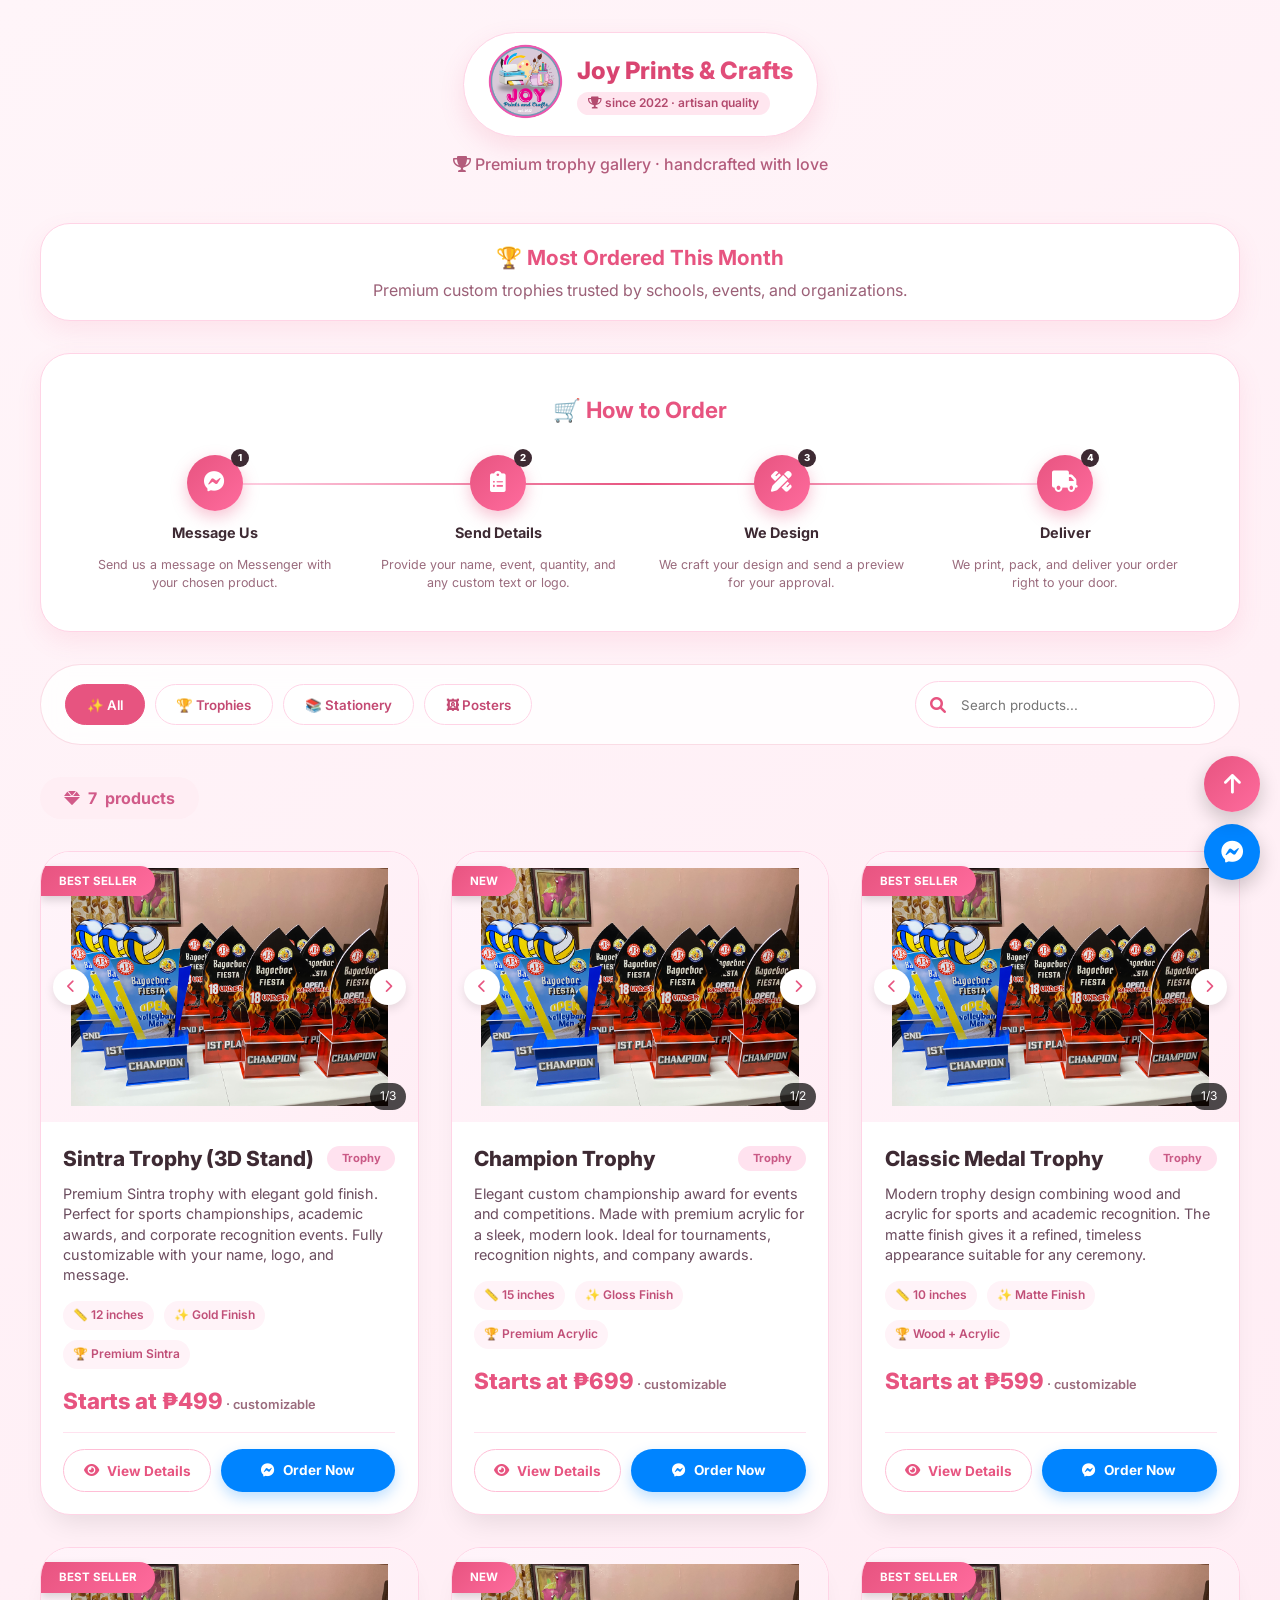
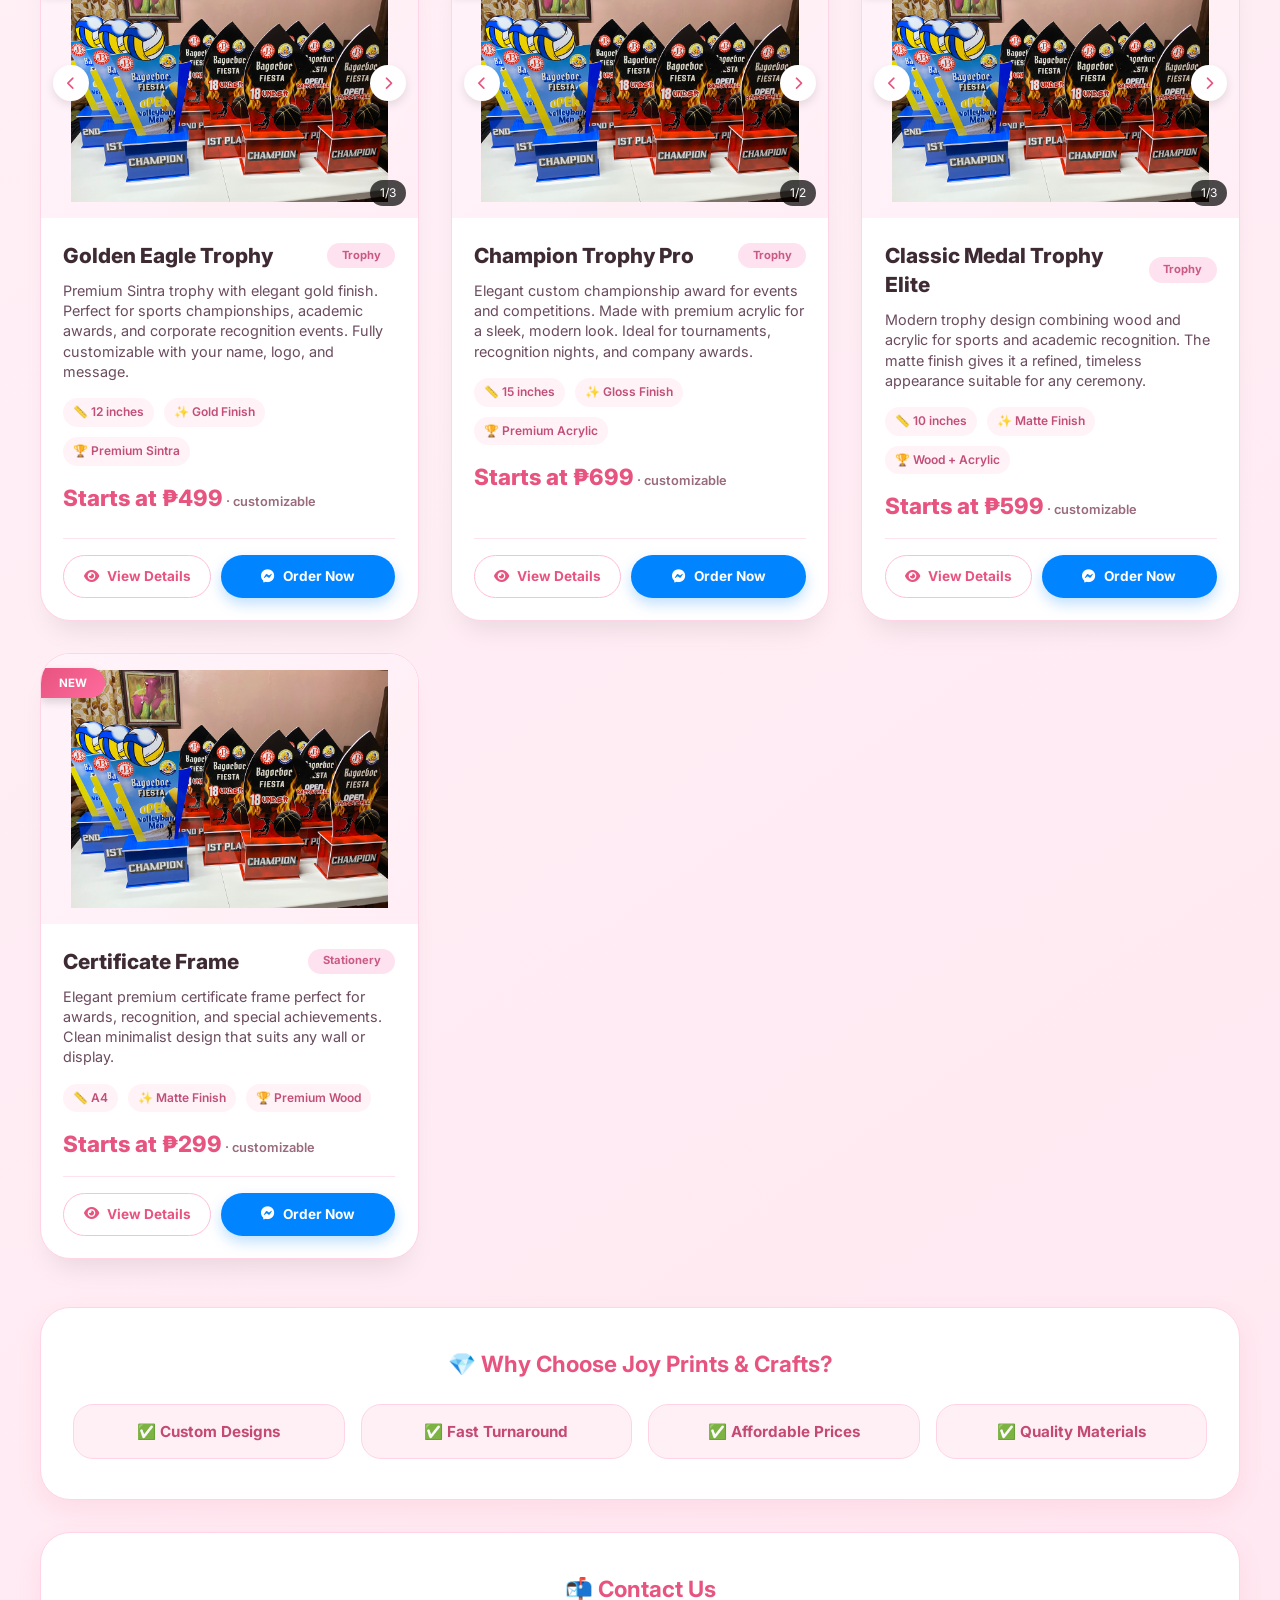
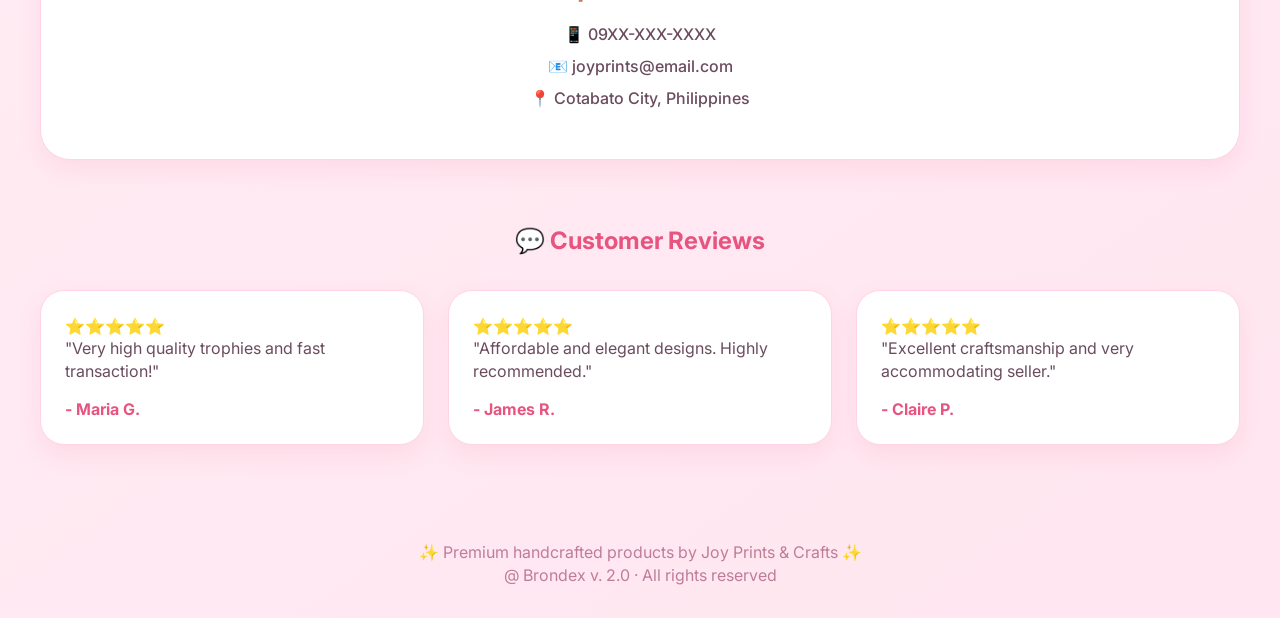
==== commit 3690c674: "Updated 3-3-2026" ====
--- a/index.html
+++ b/index.html
@@ -1,1691 +1,845 @@
 <!DOCTYPE html>
 <html lang="en">
-
 <head>
   <meta charset="UTF-8">
   <meta name="viewport" content="width=device-width, initial-scale=1.0, viewport-fit=cover">
-  <meta name="description"
-    content="Joy Prints & Crafts - Custom trophies, stationery, and art prints with interactive image galleries.">
-
+  <meta name="description" content="Joy Prints & Crafts - Custom trophies, stationery, and art prints with interactive image galleries.">
   <title>Joy Prints & Crafts</title>
-
   <link rel="icon" type="image/png" href="images/jpc_logo.png">
-
-  <link href="https://fonts.googleapis.com/css2?family=Inter:opsz,wght@14..32,300;400;500;600;700;800&display=swap"
-    rel="stylesheet">
-
+  <link href="https://fonts.googleapis.com/css2?family=Inter:opsz,wght@14..32,300;400;500;600;700;800&display=swap" rel="stylesheet">
   <link rel="stylesheet" href="https://cdnjs.cloudflare.com/ajax/libs/font-awesome/6.0.0-beta3/css/all.min.css">
-
   <style>
-    * {
-      margin: 0;
-      padding: 0;
-      box-sizing: border-box;
-    }
-
-    html {
-      scroll-behavior: smooth;
-    }
-
-    body {
-      font-family: 'Inter', sans-serif;
-      background: linear-gradient(145deg, #fff5f9 0%, #ffe6f0 100%);
-      color: #3e2a33;
-      line-height: 1.4;
-    }
-
-    .main-content {
-      max-width: 1600px;
-      margin: 0 auto;
-      padding: 0 40px;
-    }
-
-    .hero {
-      text-align: center;
-      padding: 2rem 0 1rem;
-    }
-
-    .logo-wrapper {
-      display: flex;
-      justify-content: center;
-      align-items: center;
-    }
-
-    .brand-logo {
-      display: flex;
-      align-items: center;
-      gap: 14px;
-      background: white;
-      padding: 0.7rem 1.5rem;
-      border-radius: 100px;
-      border: 1px solid #ffd4e6;
-      box-shadow: 0 10px 24px rgba(231, 84, 128, 0.15);
-    }
-
-    .logo-image img {
-      width: 75px;
-      height: 75px;
-      object-fit: contain;
-      border-radius: 50%;
-    }
-
-    .logo-text {
-      display: flex;
-      flex-direction: column;
-      align-items: flex-start;
-    }
-
-    .logo-main {
-      font-size: 1.5rem;
-      font-weight: 800;
-      background: linear-gradient(135deg, #d43f6b, #e75480);
-      -webkit-background-clip: text;
-      background-clip: text;
-      color: transparent;
-    }
-
-    .logo-tag {
-      font-size: 0.75rem;
-      background: #ffe6ef;
-      color: #b34a6e;
-      padding: 0.2rem 0.7rem;
-      border-radius: 30px;
-      margin-top: 4px;
-      font-weight: 600;
-    }
-
-    .hero-sub {
-      margin-top: 1rem;
-      color: #b35c7c;
-      font-weight: 500;
-    }
-
-    .featured-banner {
-      background: white;
-      border: 1px solid #ffd4e6;
-      border-radius: 30px;
-      padding: 1.2rem;
-      margin: 2rem 0;
-      text-align: center;
-      box-shadow: 0 10px 24px rgba(231, 84, 128, 0.1);
-    }
-
-    .featured-banner h2 {
-      color: #e75480;
-      font-size: 1.3rem;
-      margin-bottom: 0.4rem;
-    }
-
-    .featured-banner p {
-      color: #9b6077;
-    }
-
-    .action-bar {
-      background: rgba(255, 255, 255, 0.85);
-      backdrop-filter: blur(12px);
-      border-radius: 60px;
-      padding: 1rem 1.5rem;
-      margin: 2rem 0;
-      border: 1px solid rgba(231, 84, 128, 0.2);
-      display: flex;
-      flex-wrap: wrap;
-      align-items: center;
-      justify-content: space-between;
-      gap: 1rem;
-    }
-
-    .filter-section {
-      display: flex;
-      flex-wrap: wrap;
-      gap: 10px;
-    }
-
-    .filter-btn {
-      border: none;
-      padding: 0.7rem 1.3rem;
-      border-radius: 50px;
-      background: white;
-      border: 1px solid #ffd4e6;
-      cursor: pointer;
-      font-weight: 600;
-      color: #c44a73;
-      transition: 0.2s;
-    }
-
-    .filter-btn:hover {
-      transform: translateY(-2px);
-    }
-
-    .filter-btn.active {
-      background: #e75480;
-      color: white;
-      border-color: #e75480;
-    }
-
-    .search-wrapper {
-      position: relative;
-      width: 300px;
-    }
-
-    .search-wrapper i {
-      position: absolute;
-      left: 15px;
-      top: 50%;
-      transform: translateY(-50%);
-      color: #e75480;
-    }
-
-    #searchInput {
-      width: 100%;
-      padding: 0.9rem 1rem 0.9rem 2.8rem;
-      border-radius: 50px;
-      border: 1px solid #ffd4e6;
-      outline: none;
-      font-family: inherit;
-    }
-
-    .stats-bar {
-      margin-bottom: 2rem;
-    }
-
-    .product-counter {
-      display: inline-flex;
-      align-items: center;
-      gap: 8px;
-      background: #ffeef4;
-      color: #d15b89;
-      padding: 0.6rem 1.5rem;
-      border-radius: 50px;
-      font-weight: 700;
-    }
-
-    .products-grid {
-      display: grid;
-      grid-template-columns: repeat(3, 1fr);
-      gap: 2rem;
-      margin-bottom: 3rem;
-    }
-
-    .product-card {
-      background: white;
-      border-radius: 30px;
-      overflow: hidden;
-      position: relative;
-      border: 1px solid #ffd4e6;
-      box-shadow: 0 18px 28px -12px rgba(0, 0, 0, 0.1);
-      transition: 0.3s;
-      display: flex;
-      flex-direction: column;
-    }
-
-    .product-card:hover {
-      transform: translateY(-8px);
-      box-shadow: 0 25px 40px rgba(231, 84, 128, 0.2);
-    }
-
-    .slider-container {
-      position: relative;
-      height: 270px;
-      background: linear-gradient(135deg, #fff4fa, #ffeef5);
-      overflow: hidden;
-      cursor: pointer;
-    }
-
-    .slider-images {
-      width: 100%;
-      height: 100%;
-      position: relative;
-    }
-
-    .slide-img {
-      position: absolute;
-      width: 100%;
-      height: 100%;
-      object-fit: contain;
-      padding: 16px;
-      opacity: 0;
-      transition: opacity 0.35s ease, transform 0.4s ease;
-    }
-
-    .slide-img.active {
-      opacity: 1;
-    }
-
-    .product-card:hover .slide-img.active {
-      transform: scale(1.05);
-    }
-
-    .slider-btn {
-      position: absolute;
-      top: 50%;
-      transform: translateY(-50%);
-      width: 36px;
-      height: 36px;
-      border-radius: 50%;
-      border: none;
-      background: white;
-      color: #e75480;
-      cursor: pointer;
-      z-index: 10;
-      box-shadow: 0 4px 10px rgba(0, 0, 0, 0.1);
-    }
-
-    .slider-prev {
-      left: 12px;
-    }
-
-    .slider-next {
-      right: 12px;
-    }
-
-    .image-counter {
-      position: absolute;
-      bottom: 12px;
-      right: 12px;
-      background: rgba(0, 0, 0, 0.7);
-      color: white;
-      padding: 5px 10px;
-      border-radius: 20px;
-      font-size: 0.75rem;
-    }
-
-    .ribbon-wrapper {
-      position: absolute;
-      top: 14px;
-      left: 0;
-      z-index: 20;
-    }
-
-    .ribbon {
-      background: linear-gradient(135deg, #e75480, #ff6b9d);
-      color: white;
-      padding: 7px 18px;
-      border-radius: 0 20px 20px 0;
-      font-size: 0.72rem;
-      font-weight: 700;
-      box-shadow: 0 4px 10px rgba(0, 0, 0, 0.15);
-      white-space: nowrap;
-    }
-
-    .card-content {
-      padding: 1.4rem;
-      display: flex;
-      flex-direction: column;
-      flex: 1;
-    }
-
-    .product-title {
-      display: flex;
-      justify-content: space-between;
-      align-items: center;
-      gap: 10px;
-      margin-bottom: 0.7rem;
-      font-size: 1.3rem;
-      font-weight: 800;
-    }
-
-    .badge-category {
-      background: #ffe2ef;
-      color: #c95a86;
-      padding: 0.3rem 0.9rem;
-      border-radius: 30px;
-      font-size: 0.7rem;
-      font-weight: 700;
-    }
-
-    .product-desc {
-      color: #6b4c5e;
-      margin-bottom: 1rem;
-      font-size: 0.9rem;
-    }
-
-    .product-meta {
-      display: flex;
-      gap: 10px;
-      flex-wrap: wrap;
-      margin-bottom: 1rem;
-    }
-
-    .product-meta span {
-      background: #fff3f8;
-      color: #c14f78;
-      padding: 6px 10px;
-      border-radius: 20px;
-      font-size: 0.75rem;
-      font-weight: 600;
-    }
-
-    .price-tag {
-      font-size: 1.4rem;
-      font-weight: 800;
-      color: #e75480;
-      margin-bottom: 1rem;
-    }
-
-    .price-tag span {
-      font-size: 0.8rem;
-      color: #9a6b7d;
-      font-weight: 600;
-    }
-
-    .action-row {
-      display: flex;
-      gap: 10px;
-      flex-wrap: wrap;
-      margin-top: auto;
-      padding-top: 1rem;
-      border-top: 1px solid #ffe2ef;
-    }
-
-    .detail-link,
-    .order-btn {
-      border: none;
-      padding: 0.75rem 1.2rem;
-      border-radius: 50px;
-      font-weight: 700;
-      cursor: pointer;
-      font-family: inherit;
-      transition: 0.2s;
-      display: inline-flex;
-      align-items: center;
-      gap: 8px;
-      text-decoration: none;
-      font-size: 0.85rem;
-    }
-
-    .detail-link {
-      background: white;
-      border: 1px solid #ffbed6;
-      color: #e75480;
-    }
-
-    .detail-link:hover {
-      background: #e75480;
-      color: white;
-    }
-
-    .order-btn {
-      background: #0084ff;
-      color: white;
-      flex: 1;
-      justify-content: center;
-      box-shadow: 0 6px 14px rgba(0, 132, 255, 0.25);
-    }
-
-    .order-btn:hover {
-      transform: translateY(-2px);
-      background: #0072e0;
-    }
-
-    .empty-state {
-      grid-column: 1/-1;
-      text-align: center;
-      padding: 4rem 1rem;
-      color: #c06d8e;
-    }
-
-    .empty-state i {
-      font-size: 3rem;
-      margin-bottom: 1rem;
-    }
-
-    .why-us {
-      background: white;
-      border: 1px solid #ffd4e6;
-      border-radius: 30px;
-      padding: 2.5rem 2rem;
-      margin: 2rem 0;
-      text-align: center;
-      box-shadow: 0 10px 24px rgba(231, 84, 128, 0.1);
-    }
-
-    .why-us h2 {
-      color: #e75480;
-      font-size: 1.4rem;
-      margin-bottom: 1.5rem;
-    }
-
-    .features {
-      display: grid;
-      grid-template-columns: repeat(4, 1fr);
-      gap: 1rem;
-    }
-
-    .features div {
-      background: #fff0f6;
-      border: 1px solid #ffd4e6;
-      border-radius: 20px;
-      padding: 1rem 1.2rem;
-      font-weight: 700;
-      color: #c44a73;
-      font-size: 0.95rem;
-      transition: 0.2s;
-    }
-
-    .features div:hover {
-      background: #e75480;
-      color: white;
-      transform: translateY(-4px);
-      box-shadow: 0 8px 20px rgba(231, 84, 128, 0.25);
-    }
-
-    .contact-info {
-      background: white;
-      border: 1px solid #ffd4e6;
-      border-radius: 30px;
-      padding: 2.5rem 2rem;
-      margin: 2rem 0;
-      text-align: center;
-      box-shadow: 0 10px 24px rgba(231, 84, 128, 0.1);
-    }
-
-    .contact-info h2 {
-      color: #e75480;
-      font-size: 1.4rem;
-      margin-bottom: 1.2rem;
-    }
-
-    .contact-info p {
-      color: #6b4c5e;
-      font-size: 1rem;
-      margin-bottom: 0.6rem;
-      font-weight: 500;
-    }
-
-    .testimonials {
-      margin: 4rem 0;
-    }
-
-    .testimonials h2 {
-      text-align: center;
-      color: #e75480;
-      margin-bottom: 2rem;
-    }
-
-    .testimonial-grid {
-      display: grid;
-      grid-template-columns: repeat(3, 1fr);
-      gap: 1.5rem;
-    }
-
-    .testimonial {
-      background: white;
-      border-radius: 24px;
-      padding: 1.5rem;
-      border: 1px solid #ffd4e6;
-      box-shadow: 0 10px 24px rgba(231, 84, 128, 0.1);
-      color: #6b4c5e;
-    }
-
-    .testimonial strong {
-      display: block;
-      margin-top: 1rem;
-      color: #e75480;
-    }
-
-    .footer {
-      text-align: center;
-      padding: 2rem 0;
-      color: #bf7c99;
-    }
-
-    .floating-chat {
-      position: fixed;
-      bottom: 20px;
-      right: 20px;
-      z-index: 999;
-    }
-
-    .floating-chat a {
-      width: 60px;
-      height: 60px;
-      display: flex;
-      align-items: center;
-      justify-content: center;
-      background: #0084ff;
-      color: white;
-      border-radius: 50%;
-      font-size: 1.5rem;
-      box-shadow: 0 10px 20px rgba(0, 0, 0, 0.2);
-      text-decoration: none;
-    }
-
-    .product-modal {
-      position: fixed;
-      inset: 0;
-      background: rgba(30, 10, 20, 0.75);
-      backdrop-filter: blur(6px);
-      display: none;
-      align-items: center;
-      justify-content: center;
-      z-index: 9999;
-      padding: 20px;
-    }
-
-    .product-modal.active {
-      display: flex;
-    }
-
-    .modal-inner {
-      background: white;
-      border-radius: 32px;
-      width: 100%;
-      max-width: 860px;
-      max-height: 90vh;
-      overflow-y: auto;
-      position: relative;
-      box-shadow: 0 30px 80px rgba(231, 84, 128, 0.3);
-      display: flex;
-      flex-direction: column;
-      animation: modalPop 0.3s cubic-bezier(0.34, 1.56, 0.64, 1);
-    }
-
-    @keyframes modalPop {
-      from { opacity: 0; transform: scale(0.88) translateY(30px); }
-      to   { opacity: 1; transform: scale(1) translateY(0); }
-    }
-
-    .modal-close {
-      position: absolute;
-      top: 16px;
-      right: 16px;
-      width: 40px;
-      height: 40px;
-      border: none;
-      border-radius: 50%;
-      background: #ffe2ef;
-      color: #e75480;
-      font-size: 1rem;
-      cursor: pointer;
-      z-index: 10;
-      transition: 0.2s;
-      display: flex;
-      align-items: center;
-      justify-content: center;
-    }
-
-    .modal-close:hover {
-      background: #e75480;
-      color: white;
-    }
-
-    .modal-body {
-      display: grid;
-      grid-template-columns: 1fr 1fr;
-    }
-
-    .modal-gallery {
-      position: relative;
-      background: linear-gradient(135deg, #fff4fa, #ffeef5);
-      border-radius: 32px 0 0 32px;
-      overflow: hidden;
-      min-height: 380px;
-    }
-
-    .modal-main-img {
-      width: 100%;
-      height: 100%;
-      min-height: 380px;
-      object-fit: contain;
-      padding: 24px;
-      transition: opacity 0.3s;
-    }
-
-    .modal-thumbnails {
-      position: absolute;
-      bottom: 14px;
-      left: 50%;
-      transform: translateX(-50%);
-      display: flex;
-      gap: 8px;
-    }
-
-    .modal-thumb {
-      width: 52px;
-      height: 52px;
-      border-radius: 12px;
-      object-fit: cover;
-      border: 2px solid transparent;
-      cursor: pointer;
-      background: white;
-      padding: 3px;
-      transition: 0.2s;
-    }
-
-    .modal-thumb.active,
-    .modal-thumb:hover {
-      border-color: #e75480;
-      box-shadow: 0 4px 10px rgba(231, 84, 128, 0.3);
-    }
-
-    .modal-info {
-      padding: 2rem 2rem 2rem 1.8rem;
-      display: flex;
-      flex-direction: column;
-      gap: 1rem;
-    }
-
-    .modal-ribbon {
-      display: inline-block;
-      background: linear-gradient(135deg, #e75480, #ff6b9d);
-      color: white;
-      padding: 4px 14px;
-      border-radius: 20px;
-      font-size: 0.72rem;
-      font-weight: 700;
-      width: fit-content;
-    }
-
-    .modal-product-name {
-      font-size: 1.6rem;
-      font-weight: 800;
-      color: #3e2a33;
-      line-height: 1.2;
-    }
-
-    .modal-category-badge {
-      background: #ffe2ef;
-      color: #c95a86;
-      padding: 0.3rem 0.9rem;
-      border-radius: 30px;
-      font-size: 0.75rem;
-      font-weight: 700;
-      width: fit-content;
-    }
-
-    .modal-desc {
-      color: #6b4c5e;
-      font-size: 0.92rem;
-      line-height: 1.6;
-    }
-
-    .modal-divider {
-      border: none;
-      border-top: 1px solid #ffe2ef;
-    }
-
-    .modal-section-label {
-      font-size: 0.75rem;
-      font-weight: 700;
-      color: #b35c7c;
-      text-transform: uppercase;
-      letter-spacing: 0.08em;
-      margin-bottom: 0.5rem;
-    }
-
-    .modal-options {
-      display: flex;
-      flex-wrap: wrap;
-      gap: 8px;
-    }
-
-    .option-chip {
-      padding: 0.45rem 1rem;
-      border-radius: 50px;
-      border: 1.5px solid #ffd4e6;
-      background: white;
-      color: #c44a73;
-      font-size: 0.82rem;
-      font-weight: 600;
-      cursor: pointer;
-      transition: 0.2s;
-      font-family: inherit;
-    }
-
-    .option-chip:hover,
-    .option-chip.selected {
-      background: #e75480;
-      border-color: #e75480;
-      color: white;
-      box-shadow: 0 4px 10px rgba(231, 84, 128, 0.3);
-    }
-
-    .color-chip {
-      width: 34px;
-      height: 34px;
-      border-radius: 50%;
-      border: 3px solid transparent;
-      cursor: pointer;
-      transition: 0.2s;
-      outline: none;
-    }
-
-    .color-chip:hover,
-    .color-chip.selected {
-      border-color: #e75480;
-      box-shadow: 0 0 0 3px rgba(231, 84, 128, 0.25);
-      transform: scale(1.15);
-    }
-
-    .modal-price {
-      font-size: 1.8rem;
-      font-weight: 800;
-      color: #e75480;
-    }
-
-    .modal-price span {
-      font-size: 0.82rem;
-      color: #9a6b7d;
-      font-weight: 500;
-    }
-
-    .modal-meta-chips {
-      display: flex;
-      flex-wrap: wrap;
-      gap: 8px;
-    }
-
-    .modal-meta-chips span {
-      background: #fff3f8;
-      color: #c14f78;
-      padding: 6px 12px;
-      border-radius: 20px;
-      font-size: 0.78rem;
-      font-weight: 600;
-    }
-
-    .modal-order-btn {
-      display: flex;
-      align-items: center;
-      justify-content: center;
-      gap: 10px;
-      background: #0084ff;
-      color: white;
-      padding: 1rem 1.5rem;
-      border-radius: 50px;
-      font-weight: 700;
-      font-size: 1rem;
-      text-decoration: none;
-      margin-top: auto;
-      box-shadow: 0 8px 20px rgba(0, 132, 255, 0.3);
-      transition: 0.2s;
-    }
-
-    .modal-order-btn:hover {
-      background: #0072e0;
-      transform: translateY(-2px);
-      box-shadow: 0 12px 28px rgba(0, 132, 255, 0.35);
-    }
-
-    /* ─── Lightbox ─── */
-    .lightbox {
-      position: fixed;
-      inset: 0;
-      background: rgba(0, 0, 0, 0.92);
-      display: none;
-      align-items: center;
-      justify-content: center;
-      z-index: 99999;
-      padding: 20px;
-    }
-
-    .lightbox.active {
-      display: flex;
-    }
-
-    .lightbox-img-wrap {
-      position: relative;
-      max-width: 90vw;
-      max-height: 88vh;
-      display: flex;
-      align-items: center;
-      justify-content: center;
-    }
-
-    .lightbox-img {
-      max-width: 90vw;
-      max-height: 85vh;
-      object-fit: contain;
-      border-radius: 16px;
-      box-shadow: 0 30px 80px rgba(0,0,0,0.6);
-      animation: lbPop 0.25s cubic-bezier(0.34, 1.56, 0.64, 1);
-      display: block;
-    }
-
-    @keyframes lbPop {
-      from { opacity: 0; transform: scale(0.88); }
-      to   { opacity: 1; transform: scale(1); }
-    }
-
-    .lightbox-close {
-      position: fixed;
-      top: 16px;
-      right: 16px;
-      width: 44px;
-      height: 44px;
-      border-radius: 50%;
-      border: none;
-      background: rgba(255,255,255,0.15);
-      color: white;
-      font-size: 1.1rem;
-      cursor: pointer;
-      display: flex;
-      align-items: center;
-      justify-content: center;
-      transition: 0.2s;
-      z-index: 10;
-    }
-
-    .lightbox-close:hover {
-      background: rgba(255,255,255,0.3);
-    }
-
-    .lightbox-nav {
-      position: fixed;
-      top: 50%;
-      transform: translateY(-50%);
-      width: 48px;
-      height: 48px;
-      border-radius: 50%;
-      border: none;
-      background: rgba(255,255,255,0.15);
-      color: white;
-      font-size: 1rem;
-      cursor: pointer;
-      display: flex;
-      align-items: center;
-      justify-content: center;
-      transition: 0.2s;
-      z-index: 10;
-    }
-
-    .lightbox-nav:hover {
-      background: rgba(255,255,255,0.3);
-    }
-
+    * { margin: 0; padding: 0; box-sizing: border-box; }
+    html { scroll-behavior: smooth; }
+    body { font-family: 'Inter', sans-serif; background: linear-gradient(145deg, #fff5f9 0%, #ffe6f0 100%); color: #3e2a33; line-height: 1.4; }
+
+    .main-content { max-width: 1600px; margin: 0 auto; padding: 0 40px; }
+
+    /* ── Hero ── */
+    .hero { text-align: center; padding: 2rem 0 1rem; }
+    .logo-wrapper { display: flex; justify-content: center; align-items: center; }
+    .brand-logo { display: flex; align-items: center; gap: 14px; background: white; padding: 0.7rem 1.5rem; border-radius: 100px; border: 1px solid #ffd4e6; box-shadow: 0 10px 24px rgba(231,84,128,0.15); }
+    .logo-image img { width: 75px; height: 75px; object-fit: contain; border-radius: 50%; }
+    .logo-text { display: flex; flex-direction: column; align-items: flex-start; }
+    .logo-main { font-size: 1.5rem; font-weight: 800; background: linear-gradient(135deg, #d43f6b, #e75480); -webkit-background-clip: text; background-clip: text; color: transparent; }
+    .logo-tag { font-size: 0.75rem; background: #ffe6ef; color: #b34a6e; padding: 0.2rem 0.7rem; border-radius: 30px; margin-top: 4px; font-weight: 600; }
+    .hero-sub { margin-top: 1rem; color: #b35c7c; font-weight: 500; }
+
+    /* ── Featured banner ── */
+    .featured-banner { background: white; border: 1px solid #ffd4e6; border-radius: 30px; padding: 1.2rem; margin: 2rem 0; text-align: center; box-shadow: 0 10px 24px rgba(231,84,128,0.1); }
+    .featured-banner h2 { color: #e75480; font-size: 1.3rem; margin-bottom: 0.4rem; }
+    .featured-banner p { color: #9b6077; }
+
+    /* ── How to Order ── */
+    .how-to-order { background: white; border: 1px solid #ffd4e6; border-radius: 30px; padding: 2.5rem 2rem; margin: 2rem 0; text-align: center; box-shadow: 0 10px 24px rgba(231,84,128,0.1); }
+    .how-to-order h2 { color: #e75480; font-size: 1.4rem; margin-bottom: 1.8rem; }
+    .order-steps { display: grid; grid-template-columns: repeat(4, 1fr); gap: 0; position: relative; }
+    .order-steps::before { content: ''; position: absolute; top: 28px; left: calc(12.5% + 10px); right: calc(12.5% + 10px); height: 2px; background: linear-gradient(90deg, #ffd4e6, #e75480, #ffd4e6); z-index: 0; }
+    .order-step { display: flex; flex-direction: column; align-items: center; gap: 0.8rem; padding: 0 1rem; position: relative; z-index: 1; }
+    .step-icon { width: 56px; height: 56px; border-radius: 50%; background: linear-gradient(135deg, #e75480, #ff6b9d); display: flex; align-items: center; justify-content: center; color: white; font-size: 1.3rem; box-shadow: 0 6px 16px rgba(231,84,128,0.35); flex-shrink: 0; }
+    .step-num { position: absolute; top: -6px; right: calc(50% - 34px); background: #3e2a33; color: white; font-size: 0.6rem; font-weight: 800; width: 18px; height: 18px; border-radius: 50%; display: flex; align-items: center; justify-content: center; }
+    .step-title { font-weight: 700; color: #3e2a33; font-size: 0.9rem; }
+    .step-desc { font-size: 0.78rem; color: #9a6b7d; line-height: 1.4; }
+
+    /* ── Action bar ── */
+    .action-bar { background: rgba(255,255,255,0.85); backdrop-filter: blur(12px); border-radius: 60px; padding: 1rem 1.5rem; margin: 2rem 0; border: 1px solid rgba(231,84,128,0.2); display: flex; flex-wrap: wrap; align-items: center; justify-content: space-between; gap: 1rem; transition: box-shadow 0.3s; }
+    .action-bar.sticky { position: sticky; top: 0; z-index: 500; border-radius: 0 0 30px 30px; box-shadow: 0 8px 24px rgba(231,84,128,0.18); margin: 0 -40px; padding: 0.8rem 2.5rem; }
+    .filter-section { display: flex; flex-wrap: wrap; gap: 10px; }
+    .filter-btn { border: none; padding: 0.7rem 1.3rem; border-radius: 50px; background: white; border: 1px solid #ffd4e6; cursor: pointer; font-weight: 600; color: #c44a73; transition: 0.2s; font-family: inherit; }
+    .filter-btn:hover { transform: translateY(-2px); }
+    .filter-btn.active { background: #e75480; color: white; border-color: #e75480; }
+    .search-wrapper { position: relative; width: 300px; }
+    .search-wrapper i { position: absolute; left: 15px; top: 50%; transform: translateY(-50%); color: #e75480; }
+    #searchInput { width: 100%; padding: 0.9rem 1rem 0.9rem 2.8rem; border-radius: 50px; border: 1px solid #ffd4e6; outline: none; font-family: inherit; }
+
+    /* ── Stats bar ── */
+    .stats-bar { margin-bottom: 2rem; }
+    .product-counter { display: inline-flex; align-items: center; gap: 8px; background: #ffeef4; color: #d15b89; padding: 0.6rem 1.5rem; border-radius: 50px; font-weight: 700; }
+
+    /* ── Skeleton loading ── */
+    .skeleton-grid { display: grid; grid-template-columns: repeat(3, 1fr); gap: 2rem; margin-bottom: 3rem; }
+    .skeleton-card { background: white; border-radius: 30px; overflow: hidden; border: 1px solid #ffd4e6; }
+    .skeleton-img { height: 270px; background: linear-gradient(90deg, #ffe6f0 25%, #fff0f6 50%, #ffe6f0 75%); background-size: 200% 100%; animation: shimmer 1.4s infinite; }
+    .skeleton-body { padding: 1.4rem; display: flex; flex-direction: column; gap: 12px; }
+    .skeleton-line { height: 14px; border-radius: 8px; background: linear-gradient(90deg, #ffe6f0 25%, #fff0f6 50%, #ffe6f0 75%); background-size: 200% 100%; animation: shimmer 1.4s infinite; }
+    .skeleton-line.short { width: 55%; }
+    .skeleton-line.xshort { width: 35%; }
+    .skeleton-btn { height: 42px; border-radius: 50px; background: linear-gradient(90deg, #ffe6f0 25%, #fff0f6 50%, #ffe6f0 75%); background-size: 200% 100%; animation: shimmer 1.4s infinite; margin-top: 8px; }
+    @keyframes shimmer { 0% { background-position: 200% 0; } 100% { background-position: -200% 0; } }
+
+    /* ── Products grid ── */
+    .products-grid { display: grid; grid-template-columns: repeat(3, 1fr); gap: 2rem; margin-bottom: 3rem; }
+    .product-card { background: white; border-radius: 30px; overflow: hidden; position: relative; border: 1px solid #ffd4e6; box-shadow: 0 18px 28px -12px rgba(0,0,0,0.1); transition: 0.3s; display: flex; flex-direction: column; }
+    .product-card:hover { transform: translateY(-8px); box-shadow: 0 25px 40px rgba(231,84,128,0.2); }
+
+    /* ── Slider ── */
+    .slider-container { position: relative; height: 270px; background: linear-gradient(135deg, #fff4fa, #ffeef5); overflow: hidden; cursor: zoom-in; }
+    .slider-images { width: 100%; height: 100%; position: relative; }
+    .slide-img { position: absolute; width: 100%; height: 100%; object-fit: contain; padding: 16px; opacity: 0; transition: opacity 0.35s ease, transform 0.4s ease; }
+    .slide-img.active { opacity: 1; }
+    .product-card:hover .slide-img.active { transform: scale(1.05); }
+    .slider-btn { position: absolute; top: 50%; transform: translateY(-50%); width: 36px; height: 36px; border-radius: 50%; border: none; background: white; color: #e75480; cursor: pointer; z-index: 10; box-shadow: 0 4px 10px rgba(0,0,0,0.1); }
+    .slider-prev { left: 12px; }
+    .slider-next { right: 12px; }
+    .image-counter { position: absolute; bottom: 12px; right: 12px; background: rgba(0,0,0,0.7); color: white; padding: 5px 10px; border-radius: 20px; font-size: 0.75rem; }
+
+    /* ── Zoom hint overlay ── */
+    .zoom-hint { position: absolute; bottom: 12px; left: 12px; background: rgba(0,0,0,0.55); color: white; padding: 5px 10px; border-radius: 20px; font-size: 0.72rem; font-weight: 600; display: flex; align-items: center; gap: 5px; opacity: 0; transition: opacity 0.2s; pointer-events: none; z-index: 5; }
+    .slider-container:hover .zoom-hint { opacity: 1; }
+
+    /* ── Ribbon ── */
+    .ribbon-wrapper { position: absolute; top: 14px; left: 0; z-index: 20; }
+    .ribbon { background: linear-gradient(135deg, #e75480, #ff6b9d); color: white; padding: 7px 18px; border-radius: 0 20px 20px 0; font-size: 0.72rem; font-weight: 700; box-shadow: 0 4px 10px rgba(0,0,0,0.15); white-space: nowrap; }
+
+    /* ── Card content ── */
+    .card-content { padding: 1.4rem; display: flex; flex-direction: column; flex: 1; }
+    .product-title { display: flex; justify-content: space-between; align-items: center; gap: 10px; margin-bottom: 0.7rem; font-size: 1.3rem; font-weight: 800; }
+    .badge-category { background: #ffe2ef; color: #c95a86; padding: 0.3rem 0.9rem; border-radius: 30px; font-size: 0.7rem; font-weight: 700; white-space: nowrap; }
+    .product-desc { color: #6b4c5e; margin-bottom: 1rem; font-size: 0.9rem; }
+    .product-meta { display: flex; gap: 10px; flex-wrap: wrap; margin-bottom: 1rem; }
+    .product-meta span { background: #fff3f8; color: #c14f78; padding: 6px 10px; border-radius: 20px; font-size: 0.75rem; font-weight: 600; }
+    .price-tag { font-size: 1.4rem; font-weight: 800; color: #e75480; margin-bottom: 1rem; }
+    .price-tag span { font-size: 0.8rem; color: #9a6b7d; font-weight: 600; }
+    .action-row { display: flex; gap: 10px; flex-wrap: wrap; margin-top: auto; padding-top: 1rem; border-top: 1px solid #ffe2ef; }
+    .detail-link, .order-btn { border: none; padding: 0.75rem 1.2rem; border-radius: 50px; font-weight: 700; cursor: pointer; font-family: inherit; transition: 0.2s; display: inline-flex; align-items: center; gap: 8px; text-decoration: none; font-size: 0.85rem; }
+    .detail-link { background: white; border: 1px solid #ffbed6; color: #e75480; }
+    .detail-link:hover { background: #e75480; color: white; }
+    .order-btn { background: #0084ff; color: white; flex: 1; justify-content: center; box-shadow: 0 6px 14px rgba(0,132,255,0.25); }
+    .order-btn:hover { transform: translateY(-2px); background: #0072e0; }
+
+    /* ── Empty state ── */
+    .empty-state { grid-column: 1/-1; text-align: center; padding: 4rem 1rem; color: #c06d8e; }
+    .empty-state i { font-size: 3rem; margin-bottom: 1rem; display: block; }
+    .empty-state h3 { margin-bottom: 1rem; }
+    .reset-btn { background: #e75480; color: white; border: none; padding: 0.7rem 1.8rem; border-radius: 50px; font-weight: 700; cursor: pointer; font-family: inherit; font-size: 0.9rem; transition: 0.2s; }
+    .reset-btn:hover { background: #d43f6b; transform: translateY(-2px); }
+
+    /* ── Why us ── */
+    .why-us { background: white; border: 1px solid #ffd4e6; border-radius: 30px; padding: 2.5rem 2rem; margin: 2rem 0; text-align: center; box-shadow: 0 10px 24px rgba(231,84,128,0.1); }
+    .why-us h2 { color: #e75480; font-size: 1.4rem; margin-bottom: 1.5rem; }
+    .features { display: grid; grid-template-columns: repeat(4, 1fr); gap: 1rem; }
+    .features div { background: #fff0f6; border: 1px solid #ffd4e6; border-radius: 20px; padding: 1rem 1.2rem; font-weight: 700; color: #c44a73; font-size: 0.95rem; transition: 0.2s; }
+    .features div:hover { background: #e75480; color: white; transform: translateY(-4px); box-shadow: 0 8px 20px rgba(231,84,128,0.25); }
+
+    /* ── Contact ── */
+    .contact-info { background: white; border: 1px solid #ffd4e6; border-radius: 30px; padding: 2.5rem 2rem; margin: 2rem 0; text-align: center; box-shadow: 0 10px 24px rgba(231,84,128,0.1); }
+    .contact-info h2 { color: #e75480; font-size: 1.4rem; margin-bottom: 1.2rem; }
+    .contact-info p { color: #6b4c5e; font-size: 1rem; margin-bottom: 0.6rem; font-weight: 500; }
+
+    /* ── Testimonials ── */
+    .testimonials { margin: 4rem 0; }
+    .testimonials h2 { text-align: center; color: #e75480; margin-bottom: 2rem; }
+    .testimonial-grid { display: grid; grid-template-columns: repeat(3, 1fr); gap: 1.5rem; }
+    .testimonial { background: white; border-radius: 24px; padding: 1.5rem; border: 1px solid #ffd4e6; box-shadow: 0 10px 24px rgba(231,84,128,0.1); color: #6b4c5e; }
+    .testimonial strong { display: block; margin-top: 1rem; color: #e75480; }
+
+    /* ── Footer ── */
+    .footer { text-align: center; padding: 2rem 0; color: #bf7c99; }
+
+    /* ── Floating buttons ── */
+    .floating-buttons { position: fixed; bottom: 20px; right: 20px; z-index: 998; display: flex; flex-direction: column; align-items: flex-end; gap: 12px; }
+    .floating-chat a, .back-to-top { width: 56px; height: 56px; display: flex; align-items: center; justify-content: center; color: white; border-radius: 50%; font-size: 1.4rem; box-shadow: 0 8px 20px rgba(0,0,0,0.2); text-decoration: none; transition: 0.25s; border: none; cursor: pointer; }
+    .floating-chat a { background: #0084ff; }
+    .floating-chat a:hover { transform: scale(1.1); }
+    .back-to-top { background: linear-gradient(135deg, #e75480, #ff6b9d); opacity: 0; pointer-events: none; transform: translateY(10px); }
+    .back-to-top.visible { opacity: 1; pointer-events: auto; transform: translateY(0); }
+    .back-to-top:hover { transform: scale(1.1) translateY(0) !important; }
+
+    /* ── Product modal ── */
+    .product-modal { position: fixed; inset: 0; background: rgba(30,10,20,0.75); backdrop-filter: blur(6px); display: none; align-items: center; justify-content: center; z-index: 9999; padding: 20px; }
+    .product-modal.active { display: flex; }
+    .modal-inner { background: white; border-radius: 32px; width: 100%; max-width: 860px; max-height: 90vh; overflow-y: auto; position: relative; box-shadow: 0 30px 80px rgba(231,84,128,0.3); display: flex; flex-direction: column; animation: modalPop 0.3s cubic-bezier(0.34,1.56,0.64,1); }
+    @keyframes modalPop { from { opacity: 0; transform: scale(0.88) translateY(30px); } to { opacity: 1; transform: scale(1) translateY(0); } }
+    .modal-close { position: absolute; top: 16px; right: 16px; width: 40px; height: 40px; border: none; border-radius: 50%; background: #ffe2ef; color: #e75480; font-size: 1rem; cursor: pointer; z-index: 10; transition: 0.2s; display: flex; align-items: center; justify-content: center; }
+    .modal-close:hover { background: #e75480; color: white; }
+    .modal-body { display: grid; grid-template-columns: 1fr 1fr; }
+    .modal-gallery { position: relative; background: linear-gradient(135deg, #fff4fa, #ffeef5); border-radius: 32px 0 0 32px; overflow: hidden; min-height: 380px; }
+    .modal-main-img { width: 100%; height: 100%; min-height: 380px; object-fit: contain; padding: 24px; transition: opacity 0.3s; cursor: zoom-in; }
+    .modal-thumbnails { position: absolute; bottom: 14px; left: 50%; transform: translateX(-50%); display: flex; gap: 8px; }
+    .modal-thumb { width: 52px; height: 52px; border-radius: 12px; object-fit: cover; border: 2px solid transparent; cursor: pointer; background: white; padding: 3px; transition: 0.2s; }
+    .modal-thumb.active, .modal-thumb:hover { border-color: #e75480; box-shadow: 0 4px 10px rgba(231,84,128,0.3); }
+    .modal-info { padding: 2rem 2rem 2rem 1.8rem; display: flex; flex-direction: column; gap: 1rem; }
+    .modal-ribbon { display: inline-block; background: linear-gradient(135deg, #e75480, #ff6b9d); color: white; padding: 4px 14px; border-radius: 20px; font-size: 0.72rem; font-weight: 700; width: fit-content; }
+    .modal-product-name { font-size: 1.6rem; font-weight: 800; color: #3e2a33; line-height: 1.2; }
+    .modal-category-badge { background: #ffe2ef; color: #c95a86; padding: 0.3rem 0.9rem; border-radius: 30px; font-size: 0.75rem; font-weight: 700; width: fit-content; }
+    .modal-desc { color: #6b4c5e; font-size: 0.92rem; line-height: 1.6; }
+    .modal-divider { border: none; border-top: 1px solid #ffe2ef; }
+    .modal-section-label { font-size: 0.75rem; font-weight: 700; color: #b35c7c; text-transform: uppercase; letter-spacing: 0.08em; margin-bottom: 0.5rem; }
+    .modal-options { display: flex; flex-wrap: wrap; gap: 8px; }
+    .option-chip { padding: 0.45rem 1rem; border-radius: 50px; border: 1.5px solid #ffd4e6; background: white; color: #c44a73; font-size: 0.82rem; font-weight: 600; cursor: pointer; transition: 0.2s; font-family: inherit; }
+    .option-chip:hover, .option-chip.selected { background: #e75480; border-color: #e75480; color: white; box-shadow: 0 4px 10px rgba(231,84,128,0.3); }
+
+    /* Larger color chips for easier finger tapping */
+    .color-chip { width: 44px; height: 44px; border-radius: 50%; border: 3px solid transparent; cursor: pointer; transition: 0.2s; outline: none; position: relative; }
+    .color-chip:hover, .color-chip.selected { border-color: #e75480; box-shadow: 0 0 0 3px rgba(231,84,128,0.25); transform: scale(1.12); }
+    .color-chip.selected::after { content: '✓'; position: absolute; inset: 0; display: flex; align-items: center; justify-content: center; font-size: 0.8rem; font-weight: 800; color: rgba(0,0,0,0.5); }
+
+    .modal-price { font-size: 1.8rem; font-weight: 800; color: #e75480; }
+    .modal-price span { font-size: 0.82rem; color: #9a6b7d; font-weight: 500; }
+    .modal-meta-chips { display: flex; flex-wrap: wrap; gap: 8px; }
+    .modal-meta-chips span { background: #fff3f8; color: #c14f78; padding: 6px 12px; border-radius: 20px; font-size: 0.78rem; font-weight: 600; }
+    .modal-order-btn { display: flex; align-items: center; justify-content: center; gap: 10px; background: #0084ff; color: white; padding: 1rem 1.5rem; border-radius: 50px; font-weight: 700; font-size: 1rem; text-decoration: none; margin-top: auto; box-shadow: 0 8px 20px rgba(0,132,255,0.3); transition: 0.2s; }
+    .modal-order-btn:hover { background: #0072e0; transform: translateY(-2px); }
+    .color-name-tooltip { font-size: 0.78rem; color: #9a6b7d; margin-top: 6px; min-height: 1.2em; }
+
+    /* ── Lightbox ── */
+    .lightbox { position: fixed; inset: 0; background: rgba(0,0,0,0.93); display: none; align-items: center; justify-content: center; z-index: 99999; padding: 20px; touch-action: pan-y; }
+    .lightbox.active { display: flex; }
+    .lightbox-img-wrap { position: relative; max-width: 90vw; max-height: 88vh; display: flex; align-items: center; justify-content: center; }
+    .lightbox-img { max-width: 90vw; max-height: 85vh; object-fit: contain; border-radius: 16px; box-shadow: 0 30px 80px rgba(0,0,0,0.6); animation: lbPop 0.25s cubic-bezier(0.34,1.56,0.64,1); display: block; user-select: none; -webkit-user-drag: none; }
+    @keyframes lbPop { from { opacity: 0; transform: scale(0.88); } to { opacity: 1; transform: scale(1); } }
+    .lightbox-close { position: fixed; top: 16px; right: 16px; width: 48px; height: 48px; border-radius: 50%; border: none; background: rgba(255,255,255,0.15); color: white; font-size: 1.1rem; cursor: pointer; display: flex; align-items: center; justify-content: center; transition: 0.2s; z-index: 10; }
+    .lightbox-close:hover { background: rgba(255,255,255,0.3); }
+    .lightbox-nav { position: fixed; top: 50%; transform: translateY(-50%); width: 52px; height: 52px; border-radius: 50%; border: none; background: rgba(255,255,255,0.15); color: white; font-size: 1rem; cursor: pointer; display: flex; align-items: center; justify-content: center; transition: 0.2s; z-index: 10; }
+    .lightbox-nav:hover { background: rgba(255,255,255,0.3); }
     .lightbox-prev { left: 16px; }
     .lightbox-next { right: 16px; }
-
-    .lightbox-counter {
-      position: fixed;
-      bottom: 20px;
-      left: 50%;
-      transform: translateX(-50%);
-      background: rgba(255,255,255,0.15);
-      color: white;
-      padding: 6px 18px;
-      border-radius: 30px;
-      font-size: 0.82rem;
-      font-weight: 600;
-      letter-spacing: 0.05em;
+    .lightbox-counter { position: fixed; bottom: 20px; left: 50%; transform: translateX(-50%); background: rgba(255,255,255,0.15); color: white; padding: 6px 18px; border-radius: 30px; font-size: 0.82rem; font-weight: 600; letter-spacing: 0.05em; }
+    .lightbox-dots { position: fixed; bottom: 56px; left: 50%; transform: translateX(-50%); display: flex; gap: 8px; }
+    .lightbox-dot { width: 8px; height: 8px; border-radius: 50%; background: rgba(255,255,255,0.35); cursor: pointer; transition: 0.2s; border: none; padding: 0; }
+    .lightbox-dot.active { background: white; transform: scale(1.3); }
+
+    /* ── Responsive ── */
+    @media(max-width:680px) {
+      .modal-body { grid-template-columns: 1fr; }
+      .modal-gallery { border-radius: 32px 32px 0 0; min-height: 260px; }
+      .modal-main-img { min-height: 260px; }
+      .modal-info { padding: 1.4rem; }
     }
-
-    .lightbox-dots {
-      position: fixed;
-      bottom: 56px;
-      left: 50%;
-      transform: translateX(-50%);
-      display: flex;
-      gap: 8px;
+    @media(max-width:1100px) {
+      .products-grid, .skeleton-grid { grid-template-columns: repeat(2, 1fr); }
+      .testimonial-grid { grid-template-columns: 1fr; }
+      .features { grid-template-columns: repeat(2, 1fr); }
+      .order-steps { grid-template-columns: repeat(2, 1fr); gap: 1.5rem; }
+      .order-steps::before { display: none; }
     }
-
-    .lightbox-dot {
-      width: 8px;
-      height: 8px;
-      border-radius: 50%;
-      background: rgba(255,255,255,0.35);
-      cursor: pointer;
-      transition: 0.2s;
-      border: none;
-      padding: 0;
+    @media(max-width:750px) {
+      .main-content { padding: 0 20px; }
+      .products-grid, .skeleton-grid { grid-template-columns: 1fr; }
+      .search-wrapper { width: 100%; }
+      .action-bar { border-radius: 30px; }
+      .action-bar.sticky { margin: 0 -20px; padding: 0.8rem 1.4rem; }
+      .product-card { border-radius: 24px; }
+      .slider-container { height: 240px; }
+      .card-content { padding: 1.1rem; }
+      .features { grid-template-columns: 1fr 1fr; }
+      .order-steps { grid-template-columns: 1fr 1fr; gap: 1.2rem; }
+      .lightbox-nav { width: 40px; height: 40px; }
+      .lightbox-prev { left: 8px; }
+      .lightbox-next { right: 8px; }
     }
-
-    .lightbox-dot.active {
-      background: white;
-      transform: scale(1.3);
-    }
-
-    /* make modal main image show zoom cursor */
-    .modal-main-img {
-      cursor: zoom-in;
-    }
-
-    /* make card slider images show zoom cursor */
-    .slider-container {
-      cursor: zoom-in;
-    }
-
-    /* ─── color name tooltip ─── */
-    .color-name-tooltip {
-      font-size: 0.78rem;
-      color: #9a6b7d;
-      margin-top: 6px;
-      min-height: 1.2em;
-    }
-
-    @media(max-width: 680px) {
-      .modal-body {
-        grid-template-columns: 1fr;
-      }
-
-      .modal-gallery {
-        border-radius: 32px 32px 0 0;
-        min-height: 260px;
-      }
-
-      .modal-main-img {
-        min-height: 260px;
-      }
-
-      .modal-info {
-        padding: 1.4rem;
-      }
-    }
-
-    @media(max-width:1100px) {
-      .products-grid {
-        grid-template-columns: repeat(2, 1fr);
-      }
-
-      .testimonial-grid {
-        grid-template-columns: 1fr;
-      }
-
-      .features {
-        grid-template-columns: repeat(2, 1fr);
-      }
-    }
-
-    @media(max-width:750px) {
-      .main-content {
-        padding: 0 20px;
-      }
-
-      .products-grid {
-        grid-template-columns: 1fr;
-      }
-
-      .search-wrapper {
-        width: 100%;
-      }
-
-      .action-bar {
-        border-radius: 30px;
-      }
-
-      .product-card {
-        border-radius: 24px;
-      }
-
-      .slider-container {
-        height: 240px;
-      }
-
-      .card-content {
-        padding: 1.1rem;
-      }
-
-      .features {
-        grid-template-columns: 1fr 1fr;
-      }
+    @media(max-width:480px) {
+      .order-steps { grid-template-columns: 1fr 1fr; }
     }
   </style>
 </head>
-
 <body>
 
-  <div class="main-content">
-
-    <div class="hero">
-      <div class="logo-wrapper">
-        <div class="brand-logo">
-          <div class="logo-image">
-            <img src="images/jpc_logo.png" alt="Joy Prints & Crafts Logo">
-          </div>
-          <div class="logo-text">
-            <span class="logo-main">Joy Prints & Crafts</span>
-            <span class="logo-tag">
-              <i class="fas fa-trophy"></i>
-              since 2022 · artisan quality
-            </span>
-          </div>
+<div class="main-content">
+
+  <div class="hero">
+    <div class="logo-wrapper">
+      <div class="brand-logo">
+        <div class="logo-image"><img src="images/jpc_logo.png" alt="Joy Prints & Crafts Logo"></div>
+        <div class="logo-text">
+          <span class="logo-main">Joy Prints & Crafts</span>
+          <span class="logo-tag"><i class="fas fa-trophy"></i> since 2022 · artisan quality</span>
         </div>
       </div>
-      <div class="hero-sub">
-        <i class="fas fa-trophy"></i>
-        Premium trophy gallery · handcrafted with love
+    </div>
+    <div class="hero-sub"><i class="fas fa-trophy"></i> Premium trophy gallery · handcrafted with love</div>
+  </div>
+
+  <section class="featured-banner">
+    <h2>🏆 Most Ordered This Month</h2>
+    <p>Premium custom trophies trusted by schools, events, and organizations.</p>
+  </section>
+
+  <!-- How to Order -->
+  <section class="how-to-order">
+    <h2>🛒 How to Order</h2>
+    <div class="order-steps">
+      <div class="order-step">
+        <div class="step-icon"><i class="fab fa-facebook-messenger"></i><span class="step-num">1</span></div>
+        <div class="step-title">Message Us</div>
+        <div class="step-desc">Send us a message on Messenger with your chosen product.</div>
+      </div>
+      <div class="order-step">
+        <div class="step-icon"><i class="fas fa-clipboard-list"></i><span class="step-num">2</span></div>
+        <div class="step-title">Send Details</div>
+        <div class="step-desc">Provide your name, event, quantity, and any custom text or logo.</div>
+      </div>
+      <div class="order-step">
+        <div class="step-icon"><i class="fas fa-pencil-ruler"></i><span class="step-num">3</span></div>
+        <div class="step-title">We Design</div>
+        <div class="step-desc">We craft your design and send a preview for your approval.</div>
+      </div>
+      <div class="order-step">
+        <div class="step-icon"><i class="fas fa-truck"></i><span class="step-num">4</span></div>
+        <div class="step-title">Deliver</div>
+        <div class="step-desc">We print, pack, and deliver your order right to your door.</div>
       </div>
     </div>
-
-    <section class="featured-banner">
-      <h2>🏆 Most Ordered This Month</h2>
-      <p>Premium custom trophies trusted by schools, events, and organizations.</p>
-    </section>
-
-    <div class="action-bar">
-      <div class="filter-section">
-        <button class="filter-btn active" data-filter="all">✨ All</button>
-        <button class="filter-btn" data-filter="trophy">🏆 Trophies</button>
-        <button class="filter-btn" data-filter="stationery">📚 Stationery</button>
-        <button class="filter-btn" data-filter="poster">🖼 Posters</button>
-      </div>
-      <div class="search-wrapper">
-        <i class="fas fa-search"></i>
-        <input type="text" id="searchInput" placeholder="Search products...">
-      </div>
+  </section>
+
+  <div class="action-bar" id="actionBar">
+    <div class="filter-section">
+      <button class="filter-btn active" data-filter="all">✨ All</button>
+      <button class="filter-btn" data-filter="trophy">🏆 Trophies</button>
+      <button class="filter-btn" data-filter="stationery">📚 Stationery</button>
+      <button class="filter-btn" data-filter="poster">🖼 Posters</button>
     </div>
-
-    <div class="stats-bar">
-      <div class="product-counter">
-        <i class="fas fa-gem"></i>
-        <span id="productCount">0</span> products
-      </div>
+    <div class="search-wrapper">
+      <i class="fas fa-search"></i>
+      <input type="text" id="searchInput" placeholder="Search products...">
     </div>
-
-    <div id="productsGrid" class="products-grid"></div>
-
-    <section class="why-us">
-      <h2>💎 Why Choose Joy Prints & Crafts?</h2>
-      <div class="features">
-        <div>✅ Custom Designs</div>
-        <div>✅ Fast Turnaround</div>
-        <div>✅ Affordable Prices</div>
-        <div>✅ Quality Materials</div>
-      </div>
-    </section>
-
-    <section class="contact-info">
-      <h2>📬 Contact Us</h2>
-      <p>📱 09XX-XXX-XXXX</p>
-      <p>📧 joyprints@email.com</p>
-      <p>📍 Cotabato City, Philippines</p>
-    </section>
-
-    <section class="testimonials">
-      <h2>💬 Customer Reviews</h2>
-      <div class="testimonial-grid">
-        <div class="testimonial">
-          ⭐⭐⭐⭐⭐
-          <p>"Very high quality trophies and fast transaction!"</p>
-          <strong>- Maria G.</strong>
-        </div>
-        <div class="testimonial">
-          ⭐⭐⭐⭐⭐
-          <p>"Affordable and elegant designs. Highly recommended."</p>
-          <strong>- James R.</strong>
-        </div>
-        <div class="testimonial">
-          ⭐⭐⭐⭐⭐
-          <p>"Excellent craftsmanship and very accommodating seller."</p>
-          <strong>- Claire P.</strong>
-        </div>
-      </div>
-    </section>
-
-    <footer class="footer">
-      ✨ Premium handcrafted products by Joy Prints & Crafts ✨ <br>
-      @ Brondex v. 1.0 · All rights reserved
-    </footer>
-
   </div>
 
+  <div class="stats-bar">
+    <div class="product-counter">
+      <i class="fas fa-gem"></i>
+      <span id="productCount">0</span> products
+    </div>
+  </div>
+
+  <!-- Skeleton shown while "loading" -->
+  <div id="skeletonGrid" class="skeleton-grid">
+    <div class="skeleton-card"><div class="skeleton-img"></div><div class="skeleton-body"><div class="skeleton-line"></div><div class="skeleton-line short"></div><div class="skeleton-line xshort"></div><div class="skeleton-btn"></div></div></div>
+    <div class="skeleton-card"><div class="skeleton-img"></div><div class="skeleton-body"><div class="skeleton-line"></div><div class="skeleton-line short"></div><div class="skeleton-line xshort"></div><div class="skeleton-btn"></div></div></div>
+    <div class="skeleton-card"><div class="skeleton-img"></div><div class="skeleton-body"><div class="skeleton-line"></div><div class="skeleton-line short"></div><div class="skeleton-line xshort"></div><div class="skeleton-btn"></div></div></div>
+  </div>
+
+  <div id="productsGrid" class="products-grid" style="display:none;"></div>
+
+  <section class="why-us">
+    <h2>💎 Why Choose Joy Prints & Crafts?</h2>
+    <div class="features">
+      <div>✅ Custom Designs</div>
+      <div>✅ Fast Turnaround</div>
+      <div>✅ Affordable Prices</div>
+      <div>✅ Quality Materials</div>
+    </div>
+  </section>
+
+  <section class="contact-info">
+    <h2>📬 Contact Us</h2>
+    <p>📱 09XX-XXX-XXXX</p>
+    <p>📧 joyprints@email.com</p>
+    <p>📍 Cotabato City, Philippines</p>
+  </section>
+
+  <section class="testimonials">
+    <h2>💬 Customer Reviews</h2>
+    <div class="testimonial-grid">
+      <div class="testimonial">⭐⭐⭐⭐⭐<p>"Very high quality trophies and fast transaction!"</p><strong>- Maria G.</strong></div>
+      <div class="testimonial">⭐⭐⭐⭐⭐<p>"Affordable and elegant designs. Highly recommended."</p><strong>- James R.</strong></div>
+      <div class="testimonial">⭐⭐⭐⭐⭐<p>"Excellent craftsmanship and very accommodating seller."</p><strong>- Claire P.</strong></div>
+    </div>
+  </section>
+
+  <footer class="footer">
+    ✨ Premium handcrafted products by Joy Prints & Crafts ✨<br>
+    @ Brondex v. 2.0 · All rights reserved
+  </footer>
+
+</div>
+
+<!-- Floating buttons: messenger + back to top -->
+<div class="floating-buttons">
+  <button class="back-to-top" id="backToTop" aria-label="Back to top"><i class="fas fa-arrow-up"></i></button>
   <div class="floating-chat">
-    <a href="https://m.me/YOUR_PAGE_USERNAME" target="_blank">
+    <a href="https://m.me/YOUR_PAGE_USERNAME" target="_blank" aria-label="Message us on Messenger">
       <i class="fab fa-facebook-messenger"></i>
     </a>
   </div>
-
-  <!-- Product Detail Modal -->
-  <div class="product-modal" id="productModal">
-    <div class="modal-inner">
-
-      <button class="modal-close" id="modalClose">
-        <i class="fas fa-times"></i>
-      </button>
-
-      <div class="modal-body">
-
-        <div class="modal-gallery">
-          <img class="modal-main-img" id="modalMainImg" src="" alt="">
-          <div class="modal-thumbnails" id="modalThumbs"></div>
+</div>
+
+<!-- Product Detail Modal -->
+<div class="product-modal" id="productModal">
+  <div class="modal-inner">
+    <button class="modal-close" id="modalClose"><i class="fas fa-times"></i></button>
+    <div class="modal-body">
+      <div class="modal-gallery">
+        <img class="modal-main-img" id="modalMainImg" src="" alt="">
+        <div class="modal-thumbnails" id="modalThumbs"></div>
+      </div>
+      <div class="modal-info">
+        <div id="modalRibbon"></div>
+        <div class="modal-product-name" id="modalName"></div>
+        <div class="modal-category-badge" id="modalCategory"></div>
+        <p class="modal-desc" id="modalDesc"></p>
+        <hr class="modal-divider">
+        <div class="modal-meta-chips" id="modalMeta"></div>
+        <div>
+          <div class="modal-section-label">Available Sizes</div>
+          <div class="modal-options" id="modalSizes"></div>
         </div>
-
-        <div class="modal-info">
-          <div id="modalRibbon"></div>
-          <div class="modal-product-name" id="modalName"></div>
-          <div class="modal-category-badge" id="modalCategory"></div>
-          <p class="modal-desc" id="modalDesc"></p>
-
-          <hr class="modal-divider">
-
-          <div class="modal-meta-chips" id="modalMeta"></div>
-
-          <div>
-            <div class="modal-section-label">Available Sizes</div>
-            <div class="modal-options" id="modalSizes"></div>
-          </div>
-
-          <div id="modalColorsSection">
-            <div class="modal-section-label">Available Colors</div>
-            <div class="modal-options" id="modalColors"></div>
-            <div class="color-name-tooltip" id="colorNameTooltip"></div>
-          </div>
-
-          <div class="modal-price" id="modalPrice"></div>
-
-          <a class="modal-order-btn" id="modalOrderBtn" href="#" target="_blank">
-            <i class="fab fa-facebook-messenger"></i>
-            Order Now via Messenger
-          </a>
+        <div id="modalColorsSection">
+          <div class="modal-section-label">Available Colors</div>
+          <div class="modal-options" id="modalColors"></div>
+          <div class="color-name-tooltip" id="colorNameTooltip"></div>
         </div>
-
+        <div class="modal-price" id="modalPrice"></div>
+        <a class="modal-order-btn" id="modalOrderBtn" href="#" target="_blank">
+          <i class="fab fa-facebook-messenger"></i> Order Now via Messenger
+        </a>
       </div>
     </div>
   </div>
-
-  <!-- ─── Lightbox ─── -->
-  <div class="lightbox" id="lightbox">
-    <button class="lightbox-close" id="lbClose"><i class="fas fa-times"></i></button>
-    <button class="lightbox-nav lightbox-prev" id="lbPrev"><i class="fas fa-chevron-left"></i></button>
-    <div class="lightbox-img-wrap">
-      <img class="lightbox-img" id="lbImg" src="" alt="">
-    </div>
-    <button class="lightbox-nav lightbox-next" id="lbNext"><i class="fas fa-chevron-right"></i></button>
-    <div class="lightbox-dots" id="lbDots"></div>
-    <div class="lightbox-counter" id="lbCounter"></div>
+</div>
+
+<!-- Lightbox -->
+<div class="lightbox" id="lightbox">
+  <button class="lightbox-close" id="lbClose"><i class="fas fa-times"></i></button>
+  <button class="lightbox-nav lightbox-prev" id="lbPrev"><i class="fas fa-chevron-left"></i></button>
+  <div class="lightbox-img-wrap">
+    <img class="lightbox-img" id="lbImg" src="" alt="">
   </div>
-
-  <script>
-
-    const messengerLink = "https://m.me/YOUR_PAGE_USERNAME";
-
-    /* ─── Lightbox ─── */
-    let lbImages = [];
-    let lbIndex  = 0;
-
-    function openLightbox(images, startIndex) {
-      lbImages = images;
-      lbIndex  = startIndex || 0;
+  <button class="lightbox-nav lightbox-next" id="lbNext"><i class="fas fa-chevron-right"></i></button>
+  <div class="lightbox-dots" id="lbDots"></div>
+  <div class="lightbox-counter" id="lbCounter"></div>
+</div>
+
+<script>
+  const messengerLink = "https://m.me/YOUR_PAGE_USERNAME";
+
+  /* ════════════════════════════════
+     LIGHTBOX
+  ════════════════════════════════ */
+  let lbImages = [], lbIndex = 0;
+  let lbTouchStartX = 0, lbTouchStartY = 0;
+
+  function openLightbox(images, startIndex) {
+    lbImages = images;
+    lbIndex  = startIndex || 0;
+    renderLightbox();
+    document.getElementById("lightbox").classList.add("active");
+    document.body.style.overflow = "hidden";
+  }
+
+  function renderLightbox() {
+    const img     = document.getElementById("lbImg");
+    const counter = document.getElementById("lbCounter");
+    const dotsEl  = document.getElementById("lbDots");
+    const prevBtn = document.getElementById("lbPrev");
+    const nextBtn = document.getElementById("lbNext");
+
+    img.src = lbImages[lbIndex];
+    img.style.animation = "none";
+    img.offsetHeight;
+    img.style.animation = "";
+
+    counter.textContent = lbImages.length > 1 ? `${lbIndex + 1} / ${lbImages.length}` : "";
+    prevBtn.style.display = lbImages.length > 1 ? "flex" : "none";
+    nextBtn.style.display = lbImages.length > 1 ? "flex" : "none";
+
+    dotsEl.innerHTML = lbImages.length > 1
+      ? lbImages.map((_, i) => `<button class="lightbox-dot ${i === lbIndex ? 'active' : ''}" data-i="${i}"></button>`).join("")
+      : "";
+
+    dotsEl.querySelectorAll(".lightbox-dot").forEach(dot => {
+      dot.addEventListener("click", () => { lbIndex = parseInt(dot.dataset.i); renderLightbox(); });
+    });
+  }
+
+  function closeLightbox() {
+    document.getElementById("lightbox").classList.remove("active");
+    document.body.style.overflow = "";
+  }
+
+  document.getElementById("lbClose").addEventListener("click", closeLightbox);
+  document.getElementById("lbPrev").addEventListener("click", () => { lbIndex = (lbIndex - 1 + lbImages.length) % lbImages.length; renderLightbox(); });
+  document.getElementById("lbNext").addEventListener("click", () => { lbIndex = (lbIndex + 1) % lbImages.length; renderLightbox(); });
+
+  document.getElementById("lightbox").addEventListener("click", e => {
+    if (e.target === document.getElementById("lightbox") || e.target === document.getElementById("lbImg")) closeLightbox();
+  });
+
+  // Touch swipe support on lightbox
+  document.getElementById("lightbox").addEventListener("touchstart", e => {
+    lbTouchStartX = e.touches[0].clientX;
+    lbTouchStartY = e.touches[0].clientY;
+  }, { passive: true });
+
+  document.getElementById("lightbox").addEventListener("touchend", e => {
+    const dx = e.changedTouches[0].clientX - lbTouchStartX;
+    const dy = e.changedTouches[0].clientY - lbTouchStartY;
+    if (Math.abs(dx) > Math.abs(dy) && Math.abs(dx) > 40) {
+      if (dx < 0) { lbIndex = (lbIndex + 1) % lbImages.length; }
+      else        { lbIndex = (lbIndex - 1 + lbImages.length) % lbImages.length; }
       renderLightbox();
-      document.getElementById("lightbox").classList.add("active");
-      document.body.style.overflow = "hidden";
     }
-
-    function renderLightbox() {
-      const img     = document.getElementById("lbImg");
-      const counter = document.getElementById("lbCounter");
-      const dotsEl  = document.getElementById("lbDots");
-      const prevBtn = document.getElementById("lbPrev");
-      const nextBtn = document.getElementById("lbNext");
-
-      img.src = lbImages[lbIndex];
-      img.style.animation = "none";
-      img.offsetHeight; // reflow to restart animation
-      img.style.animation = "";
-
-      counter.textContent = lbImages.length > 1 ? `${lbIndex + 1} / ${lbImages.length}` : "";
-      prevBtn.style.display = lbImages.length > 1 ? "flex" : "none";
-      nextBtn.style.display = lbImages.length > 1 ? "flex" : "none";
-
-      dotsEl.innerHTML = lbImages.length > 1
-        ? lbImages.map((_, i) =>
-            `<button class="lightbox-dot ${i === lbIndex ? 'active' : ''}" data-i="${i}"></button>`
-          ).join("")
-        : "";
-
-      dotsEl.querySelectorAll(".lightbox-dot").forEach(dot => {
-        dot.addEventListener("click", () => {
-          lbIndex = parseInt(dot.dataset.i);
-          renderLightbox();
-        });
+  }, { passive: true });
+
+  /* ════════════════════════════════
+     PRODUCTS DATA
+  ════════════════════════════════ */
+  const products = [
+    {
+      name: "Sintra Trophy (3D Stand)",
+      category: "trophy",
+      description: "Premium Sintra trophy with elegant gold finish. Perfect for sports championships, academic awards, and corporate recognition events. Fully customizable with your name, logo, and message.",
+      material: "Premium Sintra", size: "12 inches", finish: "Gold Finish", price: "₱499",
+      ribbon: "best",
+      sizes: ["8 inches", "10 inches", "12 inches", "15 inches"],
+      colors: ["#FFD700", "#C0C0C0", "#CD7F32", "#FFFFFF"],
+      colorNames: ["Gold", "Silver", "Bronze", "White"],
+      images: ["images/trophy/b_trophy1.jpeg","images/trophy/b_trophy2.jpg","images/trophy/b_trophy6.jpeg"]
+    },
+    {
+      name: "Champion Trophy",
+      category: "trophy",
+      description: "Elegant custom championship award for events and competitions. Made with premium acrylic for a sleek, modern look. Ideal for tournaments, recognition nights, and company awards.",
+      material: "Premium Acrylic", size: "15 inches", finish: "Gloss Finish", price: "₱699",
+      ribbon: "new",
+      sizes: ["10 inches", "12 inches", "15 inches", "18 inches"],
+      colors: ["#FFD700", "#C0C0C0", "#1a73e8", "#e75480"],
+      colorNames: ["Gold", "Silver", "Blue", "Pink"],
+      images: ["images/trophy/b_trophy1.jpeg","images/trophy/b_trophy2.jpg"]
+    },
+    {
+      name: "Classic Medal Trophy",
+      category: "trophy",
+      description: "Modern trophy design combining wood and acrylic for sports and academic recognition. The matte finish gives it a refined, timeless appearance suitable for any ceremony.",
+      material: "Wood + Acrylic", size: "10 inches", finish: "Matte Finish", price: "₱599",
+      ribbon: "best",
+      sizes: ["8 inches", "10 inches", "12 inches"],
+      colors: ["#8B4513", "#3e2a33", "#FFD700"],
+      colorNames: ["Brown Wood", "Dark Wood", "Gold Accent"],
+      images: ["images/trophy/b_trophy1.jpeg","images/trophy/b_trophy2.jpg","images/trophy/b_trophy6.jpeg"]
+    },
+    {
+      name: "Golden Eagle Trophy",
+      category: "trophy",
+      description: "Premium Sintra trophy with elegant gold finish. Perfect for sports championships, academic awards, and corporate recognition events. Fully customizable with your name, logo, and message.",
+      material: "Premium Sintra", size: "12 inches", finish: "Gold Finish", price: "₱499",
+      ribbon: "best",
+      sizes: ["8 inches", "10 inches", "12 inches", "15 inches"],
+      colors: ["#FFD700", "#C0C0C0", "#CD7F32", "#FFFFFF"],
+      colorNames: ["Gold", "Silver", "Bronze", "White"],
+      images: ["images/trophy/b_trophy1.jpeg","images/trophy/b_trophy2.jpg","images/trophy/b_trophy6.jpeg"]
+    },
+    {
+      name: "Champion Trophy Pro",
+      category: "trophy",
+      description: "Elegant custom championship award for events and competitions. Made with premium acrylic for a sleek, modern look. Ideal for tournaments, recognition nights, and company awards.",
+      material: "Premium Acrylic", size: "15 inches", finish: "Gloss Finish", price: "₱699",
+      ribbon: "new",
+      sizes: ["10 inches", "12 inches", "15 inches", "18 inches"],
+      colors: ["#FFD700", "#C0C0C0", "#1a73e8", "#e75480"],
+      colorNames: ["Gold", "Silver", "Blue", "Pink"],
+      images: ["images/trophy/b_trophy1.jpeg","images/trophy/b_trophy2.jpg"]
+    },
+    {
+      name: "Classic Medal Trophy Elite",
+      category: "trophy",
+      description: "Modern trophy design combining wood and acrylic for sports and academic recognition. The matte finish gives it a refined, timeless appearance suitable for any ceremony.",
+      material: "Wood + Acrylic", size: "10 inches", finish: "Matte Finish", price: "₱599",
+      ribbon: "best",
+      sizes: ["8 inches", "10 inches", "12 inches"],
+      colors: ["#8B4513", "#3e2a33", "#FFD700"],
+      colorNames: ["Brown Wood", "Dark Wood", "Gold Accent"],
+      images: ["images/trophy/b_trophy1.jpeg","images/trophy/b_trophy2.jpg","images/trophy/b_trophy6.jpeg"]
+    },
+    {
+      name: "Certificate Frame",
+      category: "stationery",
+      description: "Elegant premium certificate frame perfect for awards, recognition, and special achievements. Clean minimalist design that suits any wall or display.",
+      material: "Premium Wood", size: "A4", finish: "Matte Finish", price: "₱299",
+      ribbon: "new",
+      sizes: ["A5", "A4", "A3", "Letter"],
+      images: ["images/trophy/b_trophy1.jpeg"]
+    },
+  ];
+
+  /* ════════════════════════════════
+     RENDER
+  ════════════════════════════════ */
+  let filteredIndexMap = [];
+  const productsGrid = document.getElementById("productsGrid");
+  let currentFilter = "all";
+  let currentSearch = "";
+
+  function getCategoryLabel(cat) {
+    return { trophy: "Trophy", poster: "Poster", stationery: "Stationery" }[cat] || cat;
+  }
+
+  function renderProducts() {
+    filteredIndexMap = [];
+    products.forEach((p, i) => {
+      if (currentFilter !== "all" && p.category !== currentFilter) return;
+      if (currentSearch.trim() !== "") {
+        const s = currentSearch.toLowerCase();
+        if (!p.name.toLowerCase().includes(s) && !p.description.toLowerCase().includes(s)) return;
+      }
+      filteredIndexMap.push(i);
+    });
+
+    document.getElementById("productCount").innerText = filteredIndexMap.length;
+
+    if (filteredIndexMap.length === 0) {
+      productsGrid.innerHTML = `
+        <div class="empty-state">
+          <i class="fas fa-search"></i>
+          <h3>No products found</h3>
+          <p style="margin-bottom:1.2rem;font-size:0.9rem;">Try a different keyword or reset the filters.</p>
+          <button class="reset-btn" id="resetBtn"><i class="fas fa-redo" style="margin-right:6px;"></i>Reset Filters</button>
+        </div>`;
+      document.getElementById("resetBtn").addEventListener("click", () => {
+        currentFilter = "all";
+        currentSearch = "";
+        document.getElementById("searchInput").value = "";
+        document.querySelectorAll(".filter-btn").forEach(b => b.classList.remove("active"));
+        document.querySelector('[data-filter="all"]').classList.add("active");
+        renderProducts();
+      });
+      return;
+    }
+
+    productsGrid.innerHTML = filteredIndexMap.map(productIndex => {
+      const product = products[productIndex];
+      let slidesHtml = product.images.map((img, i) =>
+        `<img loading="lazy" src="${img}" class="slide-img ${i === 0 ? 'active' : ''}" alt="${product.name}">`
+      ).join("");
+
+      return `
+        <div class="product-card" data-product-index="${productIndex}">
+          ${product.ribbon ? `<div class="ribbon-wrapper"><div class="ribbon">${product.ribbon === 'best' ? 'BEST SELLER' : 'NEW'}</div></div>` : ''}
+          <div class="slider-container">
+            <div class="slider-images">${slidesHtml}</div>
+            ${product.images.length > 1 ? `
+              <button class="slider-btn slider-prev"><i class="fas fa-chevron-left"></i></button>
+              <button class="slider-btn slider-next"><i class="fas fa-chevron-right"></i></button>
+              <div class="image-counter"><span>1/${product.images.length}</span></div>
+            ` : ''}
+            <div class="zoom-hint"><i class="fas fa-search-plus"></i> Tap to zoom</div>
+          </div>
+          <div class="card-content">
+            <div class="product-title">
+              <span>${product.name}</span>
+              <span class="badge-category">${getCategoryLabel(product.category)}</span>
+            </div>
+            <div class="product-desc">${product.description}</div>
+            <div class="product-meta">
+              <span>📏 ${product.size}</span>
+              <span>✨ ${product.finish}</span>
+              <span>🏆 ${product.material}</span>
+            </div>
+            <div class="price-tag">Starts at ${product.price}<span> · customizable</span></div>
+            <div class="action-row">
+              <button class="detail-link view-btn" data-product-index="${productIndex}">
+                <i class="fas fa-eye"></i> View Details
+              </button>
+              <a class="order-btn" href="${messengerLink}?text=Hi! I'm interested in ordering the ${encodeURIComponent(product.name)}" target="_blank">
+                <i class="fab fa-facebook-messenger"></i> Order Now
+              </a>
+            </div>
+          </div>
+        </div>`;
+    }).join("");
+
+    initSliders();
+    initViewButtons();
+  }
+
+  function initSliders() {
+    document.querySelectorAll(".product-card").forEach(card => {
+      const slides = card.querySelectorAll(".slide-img");
+      const productIndex = parseInt(card.dataset.productIndex);
+      const product = products[productIndex];
+
+      if (slides.length <= 1) {
+        card.querySelector(".slider-container").addEventListener("click", () => openLightbox(product.images, 0));
+        return;
+      }
+
+      let current = 0;
+      const prevBtn = card.querySelector(".slider-prev");
+      const nextBtn = card.querySelector(".slider-next");
+      const counter = card.querySelector(".image-counter span");
+
+      function showSlide(index) {
+        slides.forEach(s => s.classList.remove("active"));
+        slides[index].classList.add("active");
+        counter.textContent = `${index + 1}/${slides.length}`;
+      }
+
+      prevBtn.addEventListener("click", e => { e.stopPropagation(); current = (current - 1 + slides.length) % slides.length; showSlide(current); });
+      nextBtn.addEventListener("click", e => { e.stopPropagation(); current = (current + 1) % slides.length; showSlide(current); });
+
+      card.querySelector(".slider-container").addEventListener("click", e => {
+        if (e.target.classList.contains("slider-btn") || e.target.closest(".slider-btn")) return;
+        openLightbox(product.images, current);
+      });
+    });
+  }
+
+  /* ════════════════════════════════
+     PRODUCT MODAL
+  ════════════════════════════════ */
+  function openProductModal(productIndex) {
+    const product = products[productIndex];
+    if (!product) return;
+
+    document.getElementById("modalRibbon").innerHTML = product.ribbon
+      ? `<div class="modal-ribbon">${product.ribbon === 'best' ? '🏆 BEST SELLER' : '🆕 NEW'}</div>` : '';
+
+    document.getElementById("modalName").textContent     = product.name;
+    document.getElementById("modalCategory").textContent = getCategoryLabel(product.category);
+    document.getElementById("modalDesc").textContent     = product.description;
+    document.getElementById("modalMeta").innerHTML = `<span>📏 ${product.size}</span><span>✨ ${product.finish}</span><span>🏆 ${product.material}</span>`;
+    document.getElementById("modalPrice").innerHTML = `${product.price} <span>· customizable</span>`;
+
+    const mainImg = document.getElementById("modalMainImg");
+    mainImg.src = product.images[0];
+    mainImg.alt = product.name;
+    let modalCurrentImgIndex = 0;
+    mainImg.onclick = () => openLightbox(product.images, modalCurrentImgIndex);
+
+    const thumbsEl = document.getElementById("modalThumbs");
+    thumbsEl.innerHTML = product.images.map((img, i) =>
+      `<img src="${img}" class="modal-thumb ${i === 0 ? 'active' : ''}" alt="${product.name} ${i+1}" data-index="${i}">`
+    ).join("");
+
+    thumbsEl.querySelectorAll(".modal-thumb").forEach(thumb => {
+      thumb.addEventListener("click", () => {
+        modalCurrentImgIndex = parseInt(thumb.dataset.index);
+        mainImg.style.opacity = "0";
+        setTimeout(() => { mainImg.src = product.images[modalCurrentImgIndex]; mainImg.style.opacity = "1"; }, 150);
+        thumbsEl.querySelectorAll(".modal-thumb").forEach(t => t.classList.remove("active"));
+        thumb.classList.add("active");
+      });
+    });
+
+    // Sizes
+    const sizesEl = document.getElementById("modalSizes");
+    sizesEl.innerHTML = (product.sizes || []).map((s, i) =>
+      `<button class="option-chip ${i === 0 ? 'selected' : ''}">${s}</button>`
+    ).join("");
+    sizesEl.addEventListener("click", e => {
+      if (!e.target.classList.contains("option-chip")) return;
+      sizesEl.querySelectorAll(".option-chip").forEach(c => c.classList.remove("selected"));
+      e.target.classList.add("selected");
+    });
+
+    // Colors
+    const colorsSectionEl = document.getElementById("modalColorsSection");
+    const hasColors = product.colors && product.colors.length > 0;
+    colorsSectionEl.style.display = hasColors ? "block" : "none";
+
+    if (hasColors) {
+      const colorsEl  = document.getElementById("modalColors");
+      const tooltipEl = document.getElementById("colorNameTooltip");
+      const freshColors  = colorsEl.cloneNode(false);
+      const freshTooltip = tooltipEl.cloneNode(false);
+      colorsEl.parentNode.replaceChild(freshColors, colorsEl);
+      tooltipEl.parentNode.replaceChild(freshTooltip, tooltipEl);
+
+      const colorsContainer = document.getElementById("modalColors");
+      const tooltip         = document.getElementById("colorNameTooltip");
+
+      colorsContainer.innerHTML = product.colors.map((c, i) =>
+        `<button class="color-chip ${i === 0 ? 'selected' : ''}" style="background:${c};" title="${product.colorNames?.[i] || c}" data-color-index="${i}"></button>`
+      ).join("");
+
+      tooltip.textContent = product.colorNames?.[0] || product.colors[0];
+
+      colorsContainer.addEventListener("click", e => {
+        const chip = e.target.closest(".color-chip");
+        if (!chip) return;
+        colorsContainer.querySelectorAll(".color-chip").forEach(c => c.classList.remove("selected"));
+        chip.classList.add("selected");
+        const idx = parseInt(chip.dataset.colorIndex);
+        tooltip.textContent = product.colorNames?.[idx] || product.colors[idx];
       });
     }
 
-    function closeLightbox() {
-      document.getElementById("lightbox").classList.remove("active");
-      document.body.style.overflow = "";
+    document.getElementById("modalOrderBtn").href =
+      `${messengerLink}?text=Hi! I'm interested in ordering the ${encodeURIComponent(product.name)}`;
+
+    document.getElementById("productModal").classList.add("active");
+    document.body.style.overflow = "hidden";
+  }
+
+  function closeProductModal() {
+    document.getElementById("productModal").classList.remove("active");
+    document.body.style.overflow = "";
+  }
+
+  function initViewButtons() {
+    document.querySelectorAll(".view-btn").forEach(btn => {
+      btn.addEventListener("click", () => openProductModal(parseInt(btn.dataset.productIndex)));
+    });
+  }
+
+  document.getElementById("modalClose").addEventListener("click", closeProductModal);
+  document.getElementById("productModal").addEventListener("click", e => {
+    if (e.target === document.getElementById("productModal")) closeProductModal();
+  });
+
+  /* ════════════════════════════════
+     KEYBOARD
+  ════════════════════════════════ */
+  document.addEventListener("keydown", e => {
+    const lb = document.getElementById("lightbox");
+    if (lb.classList.contains("active")) {
+      if (e.key === "Escape")      closeLightbox();
+      if (e.key === "ArrowLeft")  { lbIndex = (lbIndex - 1 + lbImages.length) % lbImages.length; renderLightbox(); }
+      if (e.key === "ArrowRight") { lbIndex = (lbIndex + 1) % lbImages.length; renderLightbox(); }
+      return;
     }
-
-    document.getElementById("lbClose").addEventListener("click", closeLightbox);
-    document.getElementById("lbPrev").addEventListener("click", () => {
-      lbIndex = (lbIndex - 1 + lbImages.length) % lbImages.length;
-      renderLightbox();
-    });
-    document.getElementById("lbNext").addEventListener("click", () => {
-      lbIndex = (lbIndex + 1) % lbImages.length;
-      renderLightbox();
-    });
-
-    document.getElementById("lightbox").addEventListener("click", e => {
-      if (e.target === document.getElementById("lightbox") ||
-          e.target === document.getElementById("lbImg")) {
-        closeLightbox();
-      }
-    });
-
-    /* ─── End Lightbox ─── */
-
-
-    // FIX: Each product now uses a unique "index" field set at render time.
-    // Do NOT rely on "id" for modal lookup — use the array index instead.
-    const products = [
-      {
-        name: "Sintra Trophy (3D Stand)",
-        category: "trophy",
-        description: "Premium Sintra trophy with elegant gold finish. Perfect for sports championships, academic awards, and corporate recognition events. Fully customizable with your name, logo, and message.",
-        material: "Premium Sintra",
-        size: "12 inches",
-        finish: "Gold Finish",
-        price: "₱499",
-        ribbon: "best",
-        sizes: ["8 inches", "10 inches", "12 inches", "15 inches"],
-        colors: ["#FFD700", "#C0C0C0", "#CD7F32", "#FFFFFF"],
-        colorNames: ["Gold", "Silver", "Bronze", "White"],
-        images: [
-          "images/trophy/b_trophy1.jpeg",
-          "images/trophy/b_trophy2.jpg",
-          "images/trophy/b_trophy6.jpeg"
-        ]
-      },
-      {
-        name: "Champion Trophy",
-        category: "trophy",
-        description: "Elegant custom championship award for events and competitions. Made with premium acrylic for a sleek, modern look. Ideal for tournaments, recognition nights, and company awards.",
-        material: "Premium Acrylic",
-        size: "15 inches",
-        finish: "Gloss Finish",
-        price: "₱699",
-        ribbon: "new",
-        sizes: ["10 inches", "12 inches", "15 inches", "18 inches"],
-        colors: ["#FFD700", "#C0C0C0", "#1a73e8", "#e75480"],
-        colorNames: ["Gold", "Silver", "Blue", "Pink"],
-        images: [
-          "images/trophy/b_trophy1.jpeg",
-          "images/trophy/b_trophy2.jpg"
-        ]
-      },
-      {
-        name: "Classic Medal Trophy",
-        category: "trophy",
-        description: "Modern trophy design combining wood and acrylic for sports and academic recognition. The matte finish gives it a refined, timeless appearance suitable for any ceremony.",
-        material: "Wood + Acrylic",
-        size: "10 inches",
-        finish: "Matte Finish",
-        price: "₱599",
-        ribbon: "best",
-        sizes: ["8 inches", "10 inches", "12 inches"],
-        colors: ["#8B4513", "#3e2a33", "#FFD700"],
-        colorNames: ["Brown Wood", "Dark Wood", "Gold Accent"],
-        images: [
-          "images/trophy/b_trophy1.jpeg",
-          "images/trophy/b_trophy2.jpg",
-          "images/trophy/b_trophy6.jpeg"
-        ]
-      },
-      {
-        name: "Golden Eagle Trophy",
-        category: "trophy",
-        description: "Premium Sintra trophy with elegant gold finish. Perfect for sports championships, academic awards, and corporate recognition events. Fully customizable with your name, logo, and message.",
-        material: "Premium Sintra",
-        size: "12 inches",
-        finish: "Gold Finish",
-        price: "₱499",
-        ribbon: "best",
-        sizes: ["8 inches", "10 inches", "12 inches", "15 inches"],
-        colors: ["#FFD700", "#C0C0C0", "#CD7F32", "#FFFFFF"],
-        colorNames: ["Gold", "Silver", "Bronze", "White"],
-        images: [
-          "images/trophy/b_trophy1.jpeg",
-          "images/trophy/b_trophy2.jpg",
-          "images/trophy/b_trophy6.jpeg"
-        ]
-      },
-      {
-        name: "Champion Trophy Pro",
-        category: "trophy",
-        description: "Elegant custom championship award for events and competitions. Made with premium acrylic for a sleek, modern look. Ideal for tournaments, recognition nights, and company awards.",
-        material: "Premium Acrylic",
-        size: "15 inches",
-        finish: "Gloss Finish",
-        price: "₱699",
-        ribbon: "new",
-        sizes: ["10 inches", "12 inches", "15 inches", "18 inches"],
-        colors: ["#FFD700", "#C0C0C0", "#1a73e8", "#e75480"],
-        colorNames: ["Gold", "Silver", "Blue", "Pink"],
-        images: [
-          "images/trophy/b_trophy1.jpeg",
-          "images/trophy/b_trophy2.jpg"
-        ]
-      },
-      {
-        name: "Classic Medal Trophy Elite",
-        category: "trophy",
-        description: "Modern trophy design combining wood and acrylic for sports and academic recognition. The matte finish gives it a refined, timeless appearance suitable for any ceremony.",
-        material: "Wood + Acrylic",
-        size: "10 inches",
-        finish: "Matte Finish",
-        price: "₱599",
-        ribbon: "best",
-        sizes: ["8 inches", "10 inches", "12 inches"],
-        colors: ["#8B4513", "#3e2a33", "#FFD700"],
-        colorNames: ["Brown Wood", "Dark Wood", "Gold Accent"],
-        images: [
-          "images/trophy/b_trophy1.jpeg",
-          "images/trophy/b_trophy2.jpg",
-          "images/trophy/b_trophy6.jpeg"
-        ]
-      },
-      {
-        name: "Certificate Frame",
-        category: "stationery",
-        description: "Elegant premium certificate frame perfect for awards, recognition, and special achievements. Clean minimalist design that suits any wall or display.",
-        material: "Premium Wood",
-        size: "A4",
-        finish: "Matte Finish",
-        price: "₱299",
-        ribbon: "new",
-        sizes: ["A5", "A4", "A3", "Letter"],
-        // no colors — color section will be hidden in modal
-        images: [
-          "images/trophy/b_trophy1.jpeg"
-        ]
-      },
-    ];
-
-    // filteredIndexMap maps rendered card position -> original products[] index
-    let filteredIndexMap = [];
-
-    const productsGrid = document.getElementById("productsGrid");
-    let currentFilter = "all";
-    let currentSearch = "";
-
-    function getCategoryLabel(cat) {
-      const map = { trophy: "Trophy", poster: "Poster", stationery: "Stationery" };
-      return map[cat] || cat;
-    }
-
-    function renderProducts() {
-      filteredIndexMap = [];
-
-      products.forEach((p, i) => {
-        if (currentFilter !== "all" && p.category !== currentFilter) return;
-        if (currentSearch.trim() !== "") {
-          const s = currentSearch.toLowerCase();
-          if (!p.name.toLowerCase().includes(s) && !p.description.toLowerCase().includes(s)) return;
-        }
-        filteredIndexMap.push(i);
-      });
-
-      document.getElementById("productCount").innerText = filteredIndexMap.length;
-
-      if (filteredIndexMap.length === 0) {
-        productsGrid.innerHTML = `
-          <div class="empty-state">
-            <i class="fas fa-search"></i>
-            <h3>No products found</h3>
-          </div>`;
-        return;
-      }
-
-      productsGrid.innerHTML = filteredIndexMap.map((productIndex, cardPos) => {
-        const product = products[productIndex];
-
-        let slidesHtml = "";
-        product.images.forEach((img, index) => {
-          slidesHtml += `<img loading="lazy" src="${img}" class="slide-img ${index === 0 ? 'active' : ''}" alt="${product.name}">`;
-        });
-
-        return `
-          <div class="product-card" data-product-index="${productIndex}">
-            ${product.ribbon ? `
-              <div class="ribbon-wrapper">
-                <div class="ribbon">${product.ribbon === 'best' ? 'BEST SELLER' : 'NEW'}</div>
-              </div>` : ''}
-            <div class="slider-container">
-              <div class="slider-images">${slidesHtml}</div>
-              ${product.images.length > 1 ? `
-                <button class="slider-btn slider-prev"><i class="fas fa-chevron-left"></i></button>
-                <button class="slider-btn slider-next"><i class="fas fa-chevron-right"></i></button>
-                <div class="image-counter"><span>1/${product.images.length}</span></div>
-              ` : ''}
-            </div>
-            <div class="card-content">
-              <div class="product-title">
-                <span>${product.name}</span>
-                <span class="badge-category">${getCategoryLabel(product.category)}</span>
-              </div>
-              <div class="product-desc">${product.description}</div>
-              <div class="product-meta">
-                <span>📏 ${product.size}</span>
-                <span>✨ ${product.finish}</span>
-                <span>🏆 ${product.material}</span>
-              </div>
-              <div class="price-tag">
-                Starts at ${product.price}
-                <span> · customizable</span>
-              </div>
-              <div class="action-row">
-                <button class="detail-link view-btn" data-product-index="${productIndex}">
-                  <i class="fas fa-eye"></i> View Details
-                </button>
-                <a class="order-btn"
-                  href="${messengerLink}?text=Hi! I'm interested in ordering the ${encodeURIComponent(product.name)}"
-                  target="_blank">
-                  <i class="fab fa-facebook-messenger"></i> Order Now
-                </a>
-              </div>
-            </div>
-          </div>`;
-      }).join("");
-
-      initSliders();
-      initViewButtons();
-    }
-
-    function initSliders() {
-      document.querySelectorAll(".product-card").forEach(card => {
-        const slides = card.querySelectorAll(".slide-img");
-        const productIndex = parseInt(card.dataset.productIndex);
-        const product = products[productIndex];
-
-        if (slides.length <= 1) {
-          // Single image — still open lightbox on click
-          card.querySelector(".slider-container").addEventListener("click", () => {
-            openLightbox(product.images, 0);
-          });
-          return;
-        }
-
-        let current = 0;
-        const prevBtn = card.querySelector(".slider-prev");
-        const nextBtn = card.querySelector(".slider-next");
-        const counter = card.querySelector(".image-counter span");
-
-        function showSlide(index) {
-          slides.forEach(s => s.classList.remove("active"));
-          slides[index].classList.add("active");
-          counter.textContent = `${index + 1}/${slides.length}`;
-        }
-
-        prevBtn.addEventListener("click", (e) => {
-          e.stopPropagation();
-          current = (current - 1 + slides.length) % slides.length;
-          showSlide(current);
-        });
-
-        nextBtn.addEventListener("click", (e) => {
-          e.stopPropagation();
-          current = (current + 1) % slides.length;
-          showSlide(current);
-        });
-
-        // Click the image area to open lightbox
-        card.querySelector(".slider-container").addEventListener("click", (e) => {
-          if (e.target.classList.contains("slider-btn") || e.target.closest(".slider-btn")) return;
-          const productIndex = parseInt(card.dataset.productIndex);
-          const product = products[productIndex];
-          openLightbox(product.images, current);
-        });
-      });
-    }
-
-    /* ─── Product Detail Modal ─── */
-    function openProductModal(productIndex) {
-      // FIX: look up by array index, guaranteeing the correct product every time
-      const product = products[productIndex];
-      if (!product) return;
-
-      const ribbonEl = document.getElementById("modalRibbon");
-      ribbonEl.innerHTML = product.ribbon
-        ? `<div class="modal-ribbon">${product.ribbon === 'best' ? '🏆 BEST SELLER' : '🆕 NEW'}</div>`
-        : '';
-
-      document.getElementById("modalName").textContent = product.name;
-      document.getElementById("modalCategory").textContent = getCategoryLabel(product.category);
-      document.getElementById("modalDesc").textContent = product.description;
-
-      document.getElementById("modalMeta").innerHTML = `
-        <span>📏 ${product.size}</span>
-        <span>✨ ${product.finish}</span>
-        <span>🏆 ${product.material}</span>
-      `;
-
-      document.getElementById("modalPrice").innerHTML =
-        `${product.price} <span>· customizable</span>`;
-
-      const mainImg = document.getElementById("modalMainImg");
-      mainImg.src = product.images[0];
-      mainImg.alt = product.name;
-
-      // Track which image is currently shown in modal
-      let modalCurrentImgIndex = 0;
-
-      // Click main image to open lightbox at current image
-      mainImg.onclick = () => openLightbox(product.images, modalCurrentImgIndex);
-
-      const thumbsEl = document.getElementById("modalThumbs");
-      thumbsEl.innerHTML = product.images.map((img, i) => `
-        <img
-          src="${img}"
-          class="modal-thumb ${i === 0 ? 'active' : ''}"
-          alt="${product.name} image ${i + 1}"
-          data-index="${i}"
-        >
-      `).join("");
-
-      thumbsEl.querySelectorAll(".modal-thumb").forEach(thumb => {
-        thumb.addEventListener("click", () => {
-          modalCurrentImgIndex = parseInt(thumb.dataset.index);
-          mainImg.style.opacity = "0";
-          setTimeout(() => {
-            mainImg.src = product.images[modalCurrentImgIndex];
-            mainImg.style.opacity = "1";
-          }, 150);
-          thumbsEl.querySelectorAll(".modal-thumb").forEach(t => t.classList.remove("active"));
-          thumb.classList.add("active");
-        });
-      });
-
-      // Sizes
-      const sizesEl = document.getElementById("modalSizes");
-      sizesEl.innerHTML = (product.sizes || []).map((s, i) =>
-        `<button class="option-chip ${i === 0 ? 'selected' : ''}" data-type="size">${s}</button>`
-      ).join("");
-
-      sizesEl.addEventListener("click", e => {
-        if (!e.target.classList.contains("option-chip")) return;
-        sizesEl.querySelectorAll(".option-chip").forEach(c => c.classList.remove("selected"));
-        e.target.classList.add("selected");
-      });
-
-      // Colors — show/hide entire section based on whether product has colors
-      const colorsSectionEl = document.getElementById("modalColorsSection");
-      const hasColors = product.colors && product.colors.length > 0;
-      colorsSectionEl.style.display = hasColors ? "block" : "none";
-
-      if (hasColors) {
-        const colorsEl = document.getElementById("modalColors");
-        const tooltipEl = document.getElementById("colorNameTooltip");
-
-        const freshColors = colorsEl.cloneNode(false);
-        colorsEl.parentNode.replaceChild(freshColors, colorsEl);
-
-        const freshTooltip = tooltipEl.cloneNode(false);
-        tooltipEl.parentNode.replaceChild(freshTooltip, tooltipEl);
-
-        const colorsContainer = document.getElementById("modalColors");
-        const tooltip = document.getElementById("colorNameTooltip");
-
-        colorsContainer.innerHTML = product.colors.map((c, i) =>
-          `<button
-            class="color-chip ${i === 0 ? 'selected' : ''}"
-            style="background:${c};"
-            title="${product.colorNames ? product.colorNames[i] : c}"
-            data-color-index="${i}"
-          ></button>`
-        ).join("");
-
-        tooltip.textContent = product.colorNames ? product.colorNames[0] : product.colors[0];
-
-        colorsContainer.addEventListener("click", e => {
-          const chip = e.target.closest(".color-chip");
-          if (!chip) return;
-          colorsContainer.querySelectorAll(".color-chip").forEach(c => c.classList.remove("selected"));
-          chip.classList.add("selected");
-          const idx = parseInt(chip.dataset.colorIndex);
-          tooltip.textContent = product.colorNames ? product.colorNames[idx] : product.colors[idx];
-        });
-      }
-
-      document.getElementById("modalOrderBtn").href =
-        `${messengerLink}?text=Hi! I'm interested in ordering the ${encodeURIComponent(product.name)}`;
-
-      document.getElementById("productModal").classList.add("active");
-      document.body.style.overflow = "hidden";
-    }
-
-    function closeProductModal() {
-      document.getElementById("productModal").classList.remove("active");
-      document.body.style.overflow = "";
-    }
-
-    function initViewButtons() {
-      document.querySelectorAll(".view-btn").forEach(btn => {
-        btn.addEventListener("click", () => {
-          // FIX: use data-product-index (array index), not data-id
-          openProductModal(parseInt(btn.dataset.productIndex));
-        });
-      });
-    }
-
-    document.getElementById("modalClose").addEventListener("click", closeProductModal);
-
-    document.getElementById("productModal").addEventListener("click", e => {
-      if (e.target === document.getElementById("productModal")) {
-        closeProductModal();
-      }
-    });
-
-    document.addEventListener("keydown", e => {
-      // Lightbox takes priority if open
-      const lb = document.getElementById("lightbox");
-      if (lb.classList.contains("active")) {
-        if (e.key === "Escape")      closeLightbox();
-        if (e.key === "ArrowLeft")  { lbIndex = (lbIndex - 1 + lbImages.length) % lbImages.length; renderLightbox(); }
-        if (e.key === "ArrowRight") { lbIndex = (lbIndex + 1) % lbImages.length; renderLightbox(); }
-        return;
-      }
-      if (e.key === "Escape") closeProductModal();
-    });
-
-    document.querySelectorAll(".filter-btn").forEach(btn => {
-      btn.addEventListener("click", () => {
-        document.querySelectorAll(".filter-btn").forEach(b => b.classList.remove("active"));
-        btn.classList.add("active");
-        currentFilter = btn.dataset.filter;
-        renderProducts();
-      });
-    });
-
-    document.getElementById("searchInput").addEventListener("input", e => {
-      currentSearch = e.target.value;
+    if (e.key === "Escape") closeProductModal();
+  });
+
+  /* ════════════════════════════════
+     FILTERS & SEARCH
+  ════════════════════════════════ */
+  document.querySelectorAll(".filter-btn").forEach(btn => {
+    btn.addEventListener("click", () => {
+      document.querySelectorAll(".filter-btn").forEach(b => b.classList.remove("active"));
+      btn.classList.add("active");
+      currentFilter = btn.dataset.filter;
       renderProducts();
     });
-
+  });
+
+  document.getElementById("searchInput").addEventListener("input", e => {
+    currentSearch = e.target.value;
     renderProducts();
-
-  </script>
-
+  });
+
+  /* ════════════════════════════════
+     STICKY ACTION BAR
+  ════════════════════════════════ */
+  const actionBar    = document.getElementById("actionBar");
+  const actionBarTop = actionBar.getBoundingClientRect().top + window.scrollY;
+
+  window.addEventListener("scroll", () => {
+    if (window.scrollY > actionBarTop + 20) {
+      actionBar.classList.add("sticky");
+    } else {
+      actionBar.classList.remove("sticky");
+    }
+
+    // Back to top button
+    const btn = document.getElementById("backToTop");
+    if (window.scrollY > 400) btn.classList.add("visible");
+    else btn.classList.remove("visible");
+  }, { passive: true });
+
+  document.getElementById("backToTop").addEventListener("click", () => {
+    window.scrollTo({ top: 0, behavior: "smooth" });
+  });
+
+  /* ════════════════════════════════
+     BOOT — show skeleton briefly then render
+  ════════════════════════════════ */
+  setTimeout(() => {
+    document.getElementById("skeletonGrid").style.display = "none";
+    productsGrid.style.display = "grid";
+    renderProducts();
+  }, 700);
+
+</script>
 </body>
-
 </html>
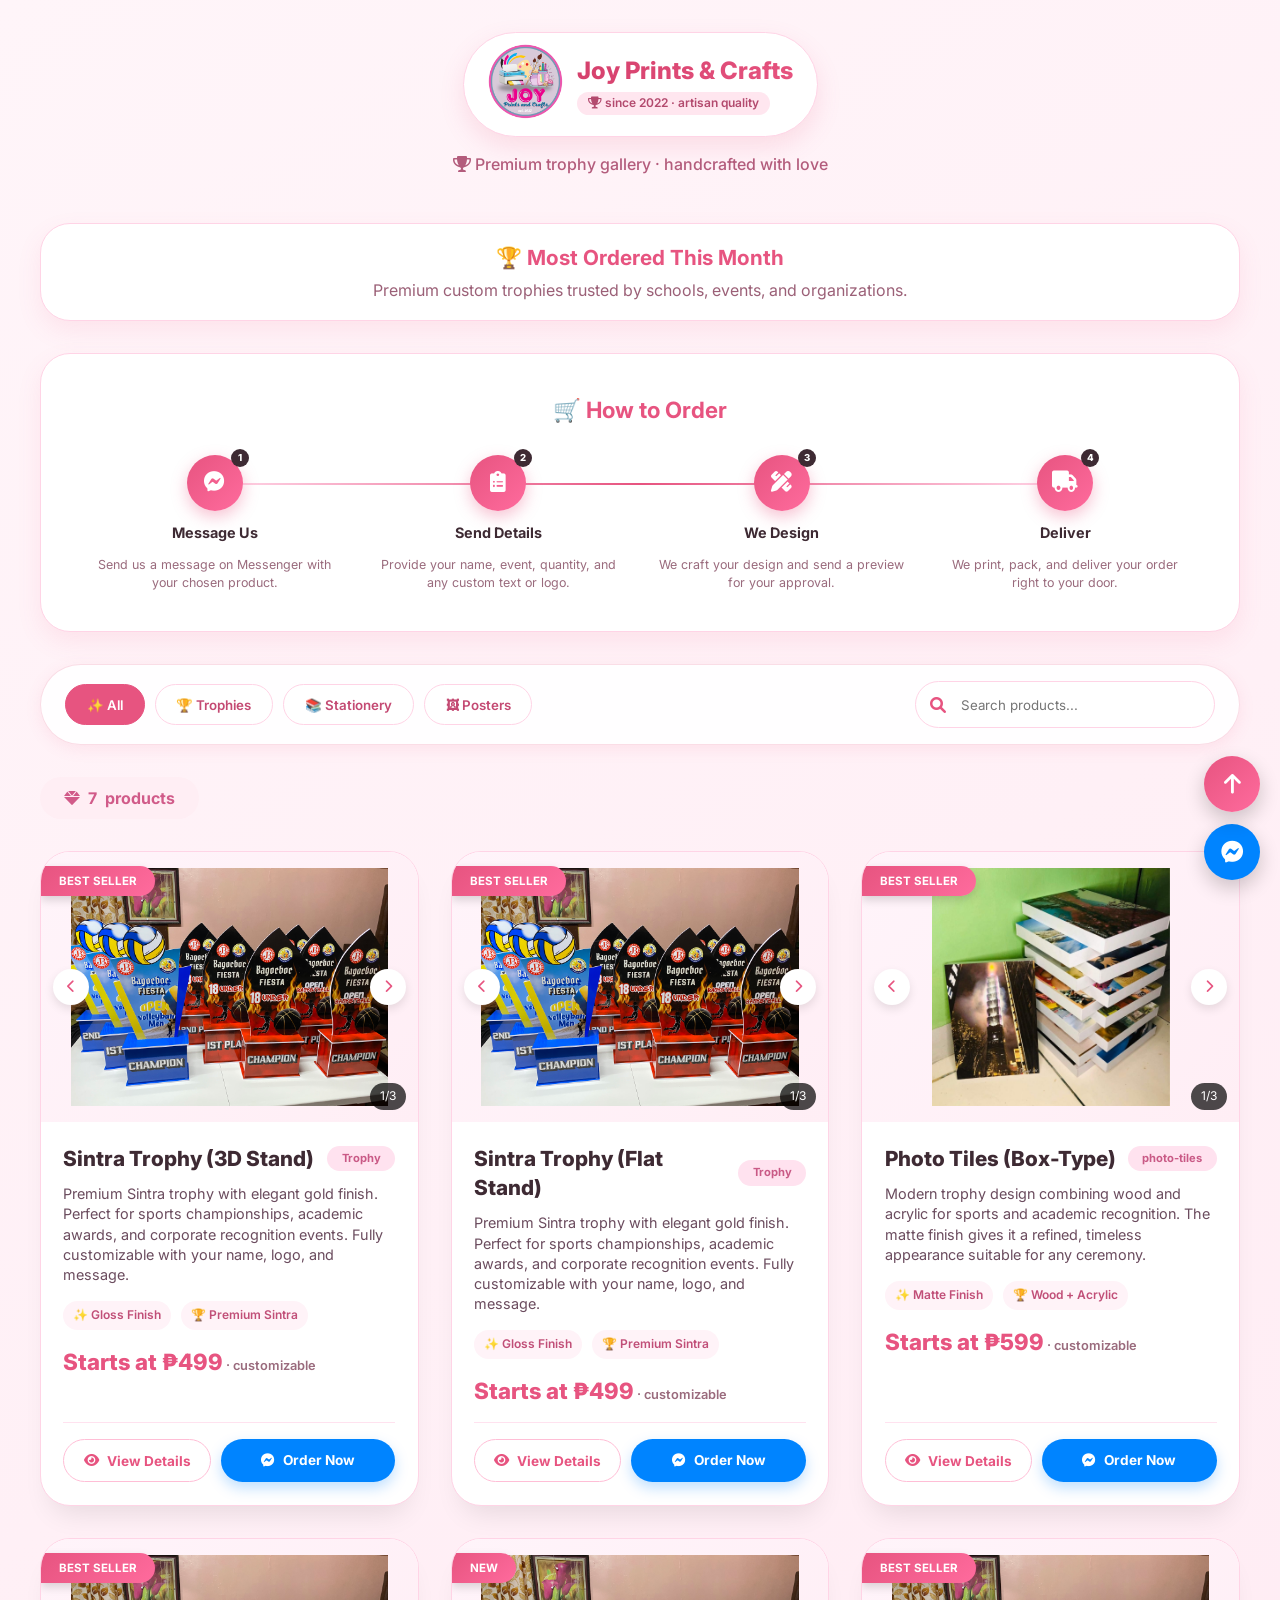
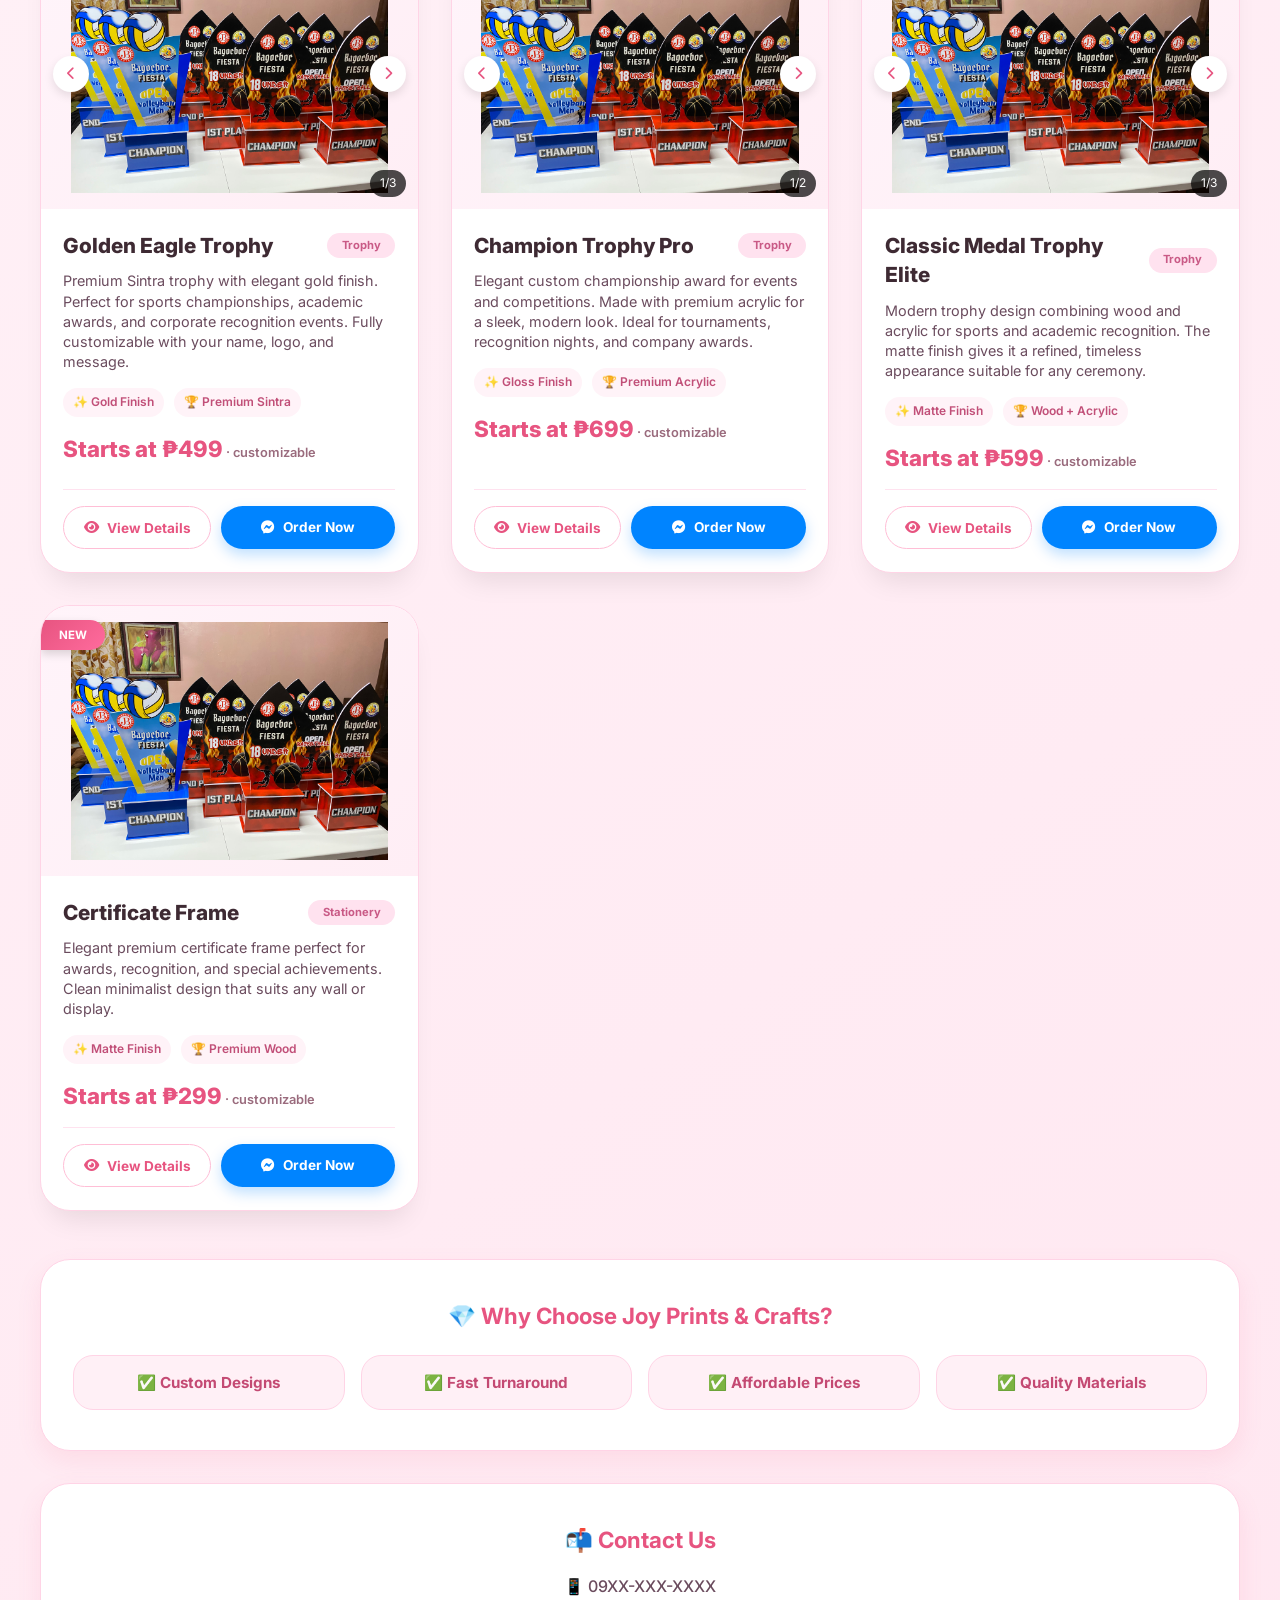
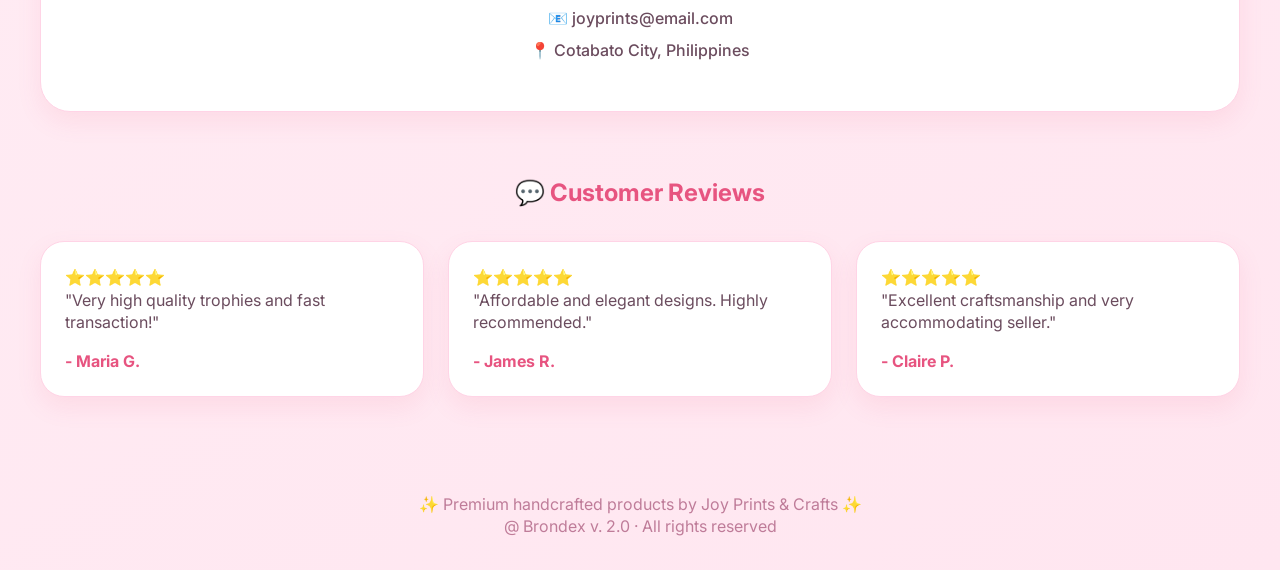
==== commit 27742c54: "Updated 6-4-2026 1.1" ====
--- a/index.html
+++ b/index.html
@@ -5,7 +5,9 @@
   <meta name="viewport" content="width=device-width, initial-scale=1.0, viewport-fit=cover">
   <meta name="description" content="Joy Prints & Crafts - Custom trophies, stationery, and art prints with interactive image galleries.">
   <title>Joy Prints & Crafts</title>
-  <link rel="icon" type="image/png" href="images/jpc_logo.png">
+  <link rel="preload"
+      href="images/jpc_logo.png"
+      as="image">
   <link href="https://fonts.googleapis.com/css2?family=Inter:opsz,wght@14..32,300;400;500;600;700;800&display=swap" rel="stylesheet">
   <link rel="stylesheet" href="https://cdnjs.cloudflare.com/ajax/libs/font-awesome/6.0.0-beta3/css/all.min.css">
   <style>
@@ -41,16 +43,29 @@
     .step-title { font-weight: 700; color: #3e2a33; font-size: 0.9rem; }
     .step-desc { font-size: 0.78rem; color: #9a6b7d; line-height: 1.4; }
 
-    /* ── Action bar ── */
-    .action-bar { background: rgba(255,255,255,0.85); backdrop-filter: blur(12px); border-radius: 60px; padding: 1rem 1.5rem; margin: 2rem 0; border: 1px solid rgba(231,84,128,0.2); display: flex; flex-wrap: wrap; align-items: center; justify-content: space-between; gap: 1rem; transition: box-shadow 0.3s; }
-    .action-bar.sticky { position: sticky; top: 0; z-index: 500; border-radius: 0 0 30px 30px; box-shadow: 0 8px 24px rgba(231,84,128,0.18); margin: 0 -40px; padding: 0.8rem 2.5rem; }
+    /* ── Action bar — NO sticky, ever ── */
+    .action-bar {
+      background: rgba(255,255,255,0.92);
+      border-radius: 60px;
+      padding: 1rem 1.5rem;
+      margin: 2rem 0;
+      border: 1px solid rgba(231,84,128,0.2);
+      display: flex;
+      flex-wrap: wrap;
+      align-items: center;
+      justify-content: space-between;
+      gap: 1rem;
+      box-shadow: 0 4px 16px rgba(231,84,128,0.10);
+    }
+
     .filter-section { display: flex; flex-wrap: wrap; gap: 10px; }
     .filter-btn { border: none; padding: 0.7rem 1.3rem; border-radius: 50px; background: white; border: 1px solid #ffd4e6; cursor: pointer; font-weight: 600; color: #c44a73; transition: 0.2s; font-family: inherit; }
     .filter-btn:hover { transform: translateY(-2px); }
     .filter-btn.active { background: #e75480; color: white; border-color: #e75480; }
     .search-wrapper { position: relative; width: 300px; }
     .search-wrapper i { position: absolute; left: 15px; top: 50%; transform: translateY(-50%); color: #e75480; }
-    #searchInput { width: 100%; padding: 0.9rem 1rem 0.9rem 2.8rem; border-radius: 50px; border: 1px solid #ffd4e6; outline: none; font-family: inherit; }
+    #searchInput { width: 100%; padding: 0.9rem 1rem 0.9rem 2.8rem; border-radius: 50px; border: 1px solid #ffd4e6; outline: none; font-family: inherit; background: white; }
+    #searchInput:focus { border-color: #e75480; }
 
     /* ── Stats bar ── */
     .stats-bar { margin-bottom: 2rem; }
@@ -168,12 +183,9 @@
     .modal-options { display: flex; flex-wrap: wrap; gap: 8px; }
     .option-chip { padding: 0.45rem 1rem; border-radius: 50px; border: 1.5px solid #ffd4e6; background: white; color: #c44a73; font-size: 0.82rem; font-weight: 600; cursor: pointer; transition: 0.2s; font-family: inherit; }
     .option-chip:hover, .option-chip.selected { background: #e75480; border-color: #e75480; color: white; box-shadow: 0 4px 10px rgba(231,84,128,0.3); }
-
-    /* Larger color chips for easier finger tapping */
     .color-chip { width: 44px; height: 44px; border-radius: 50%; border: 3px solid transparent; cursor: pointer; transition: 0.2s; outline: none; position: relative; }
     .color-chip:hover, .color-chip.selected { border-color: #e75480; box-shadow: 0 0 0 3px rgba(231,84,128,0.25); transform: scale(1.12); }
     .color-chip.selected::after { content: '✓'; position: absolute; inset: 0; display: flex; align-items: center; justify-content: center; font-size: 0.8rem; font-weight: 800; color: rgba(0,0,0,0.5); }
-
     .modal-price { font-size: 1.8rem; font-weight: 800; color: #e75480; }
     .modal-price span { font-size: 0.82rem; color: #9a6b7d; font-weight: 500; }
     .modal-meta-chips { display: flex; flex-wrap: wrap; gap: 8px; }
@@ -199,6 +211,65 @@
     .lightbox-dot { width: 8px; height: 8px; border-radius: 50%; background: rgba(255,255,255,0.35); cursor: pointer; transition: 0.2s; border: none; padding: 0; }
     .lightbox-dot.active { background: white; transform: scale(1.3); }
 
+    /* ════════════════════════════════
+       MOBILE FILTER — 3-dot menu
+       Visible only on mobile (≤750px)
+       Hidden on desktop
+    ════════════════════════════════ */
+    .mobile-filter-wrap {
+      display: none; /* hidden on desktop */
+      position: relative;
+    }
+
+    .dots-btn {
+      width: 42px;
+      height: 42px;
+      border: 1px solid #ffd4e6;
+      border-radius: 50%;
+      background: white;
+      color: #e75480;
+      font-size: 1.1rem;
+      cursor: pointer;
+      display: flex;
+      align-items: center;
+      justify-content: center;
+      transition: 0.2s;
+      flex-shrink: 0;
+    }
+    .dots-btn:hover,
+    .dots-btn.open { background: #e75480; color: white; border-color: #e75480; }
+
+    .dots-dropdown {
+      position: absolute;
+      top: calc(100% + 10px);
+      left: 0;
+      background: white;
+      border: 1px solid #ffd4e6;
+      border-radius: 20px;
+      box-shadow: 0 12px 32px rgba(231,84,128,0.18);
+      padding: 8px;
+      display: flex;
+      flex-direction: column;
+      gap: 4px;
+      min-width: 180px;
+      z-index: 600;
+      opacity: 0;
+      transform: translateY(-6px) scale(0.97);
+      pointer-events: none;
+      transition: opacity 0.18s ease, transform 0.18s ease;
+    }
+    .dots-dropdown.show {
+      opacity: 1;
+      transform: translateY(0) scale(1);
+      pointer-events: auto;
+    }
+    .dots-dropdown .filter-btn {
+      border-radius: 12px;
+      width: 100%;
+      text-align: left;
+      padding: 0.65rem 1rem;
+    }
+
     /* ── Responsive ── */
     @media(max-width:680px) {
       .modal-body { grid-template-columns: 1fr; }
@@ -216,9 +287,13 @@
     @media(max-width:750px) {
       .main-content { padding: 0 20px; }
       .products-grid, .skeleton-grid { grid-template-columns: 1fr; }
-      .search-wrapper { width: 100%; }
-      .action-bar { border-radius: 30px; }
-      .action-bar.sticky { margin: 0 -20px; padding: 0.8rem 1.4rem; }
+      .search-wrapper { width: 100%; flex: 1; }
+      .action-bar { border-radius: 24px; padding: 0.8rem 1.1rem; }
+
+      /* Show 3-dot menu, hide desktop filters */
+      .mobile-filter-wrap { display: block; }
+      .desktop-filters { display: none; }
+
       .product-card { border-radius: 24px; }
       .slider-container { height: 240px; }
       .card-content { padding: 1.1rem; }
@@ -255,7 +330,6 @@
     <p>Premium custom trophies trusted by schools, events, and organizations.</p>
   </section>
 
-  <!-- How to Order -->
   <section class="how-to-order">
     <h2>🛒 How to Order</h2>
     <div class="order-steps">
@@ -282,13 +356,30 @@
     </div>
   </section>
 
+  <!-- Action bar — no sticky, no JS position changes -->
   <div class="action-bar" id="actionBar">
-    <div class="filter-section">
+
+    <!-- Desktop filters (hidden on mobile) -->
+    <div class="filter-section desktop-filters">
       <button class="filter-btn active" data-filter="all">✨ All</button>
       <button class="filter-btn" data-filter="trophy">🏆 Trophies</button>
       <button class="filter-btn" data-filter="stationery">📚 Stationery</button>
       <button class="filter-btn" data-filter="poster">🖼 Posters</button>
     </div>
+
+    <!-- Mobile 3-dot filter (hidden on desktop) -->
+    <div class="mobile-filter-wrap">
+      <button class="dots-btn" id="dotsBtn" aria-label="Filter products">
+        <i class="fas fa-ellipsis-v"></i>
+      </button>
+      <div class="dots-dropdown" id="dotsDropdown">
+        <button class="filter-btn active" data-filter="all">✨ All</button>
+        <button class="filter-btn" data-filter="trophy">🏆 Trophies</button>
+        <button class="filter-btn" data-filter="stationery">📚 Stationery</button>
+        <button class="filter-btn" data-filter="poster">🖼 Posters</button>
+      </div>
+    </div>
+
     <div class="search-wrapper">
       <i class="fas fa-search"></i>
       <input type="text" id="searchInput" placeholder="Search products...">
@@ -344,7 +435,7 @@
 
 </div>
 
-<!-- Floating buttons: messenger + back to top -->
+<!-- Floating buttons -->
 <div class="floating-buttons">
   <button class="back-to-top" id="backToTop" aria-label="Back to top"><i class="fas fa-arrow-up"></i></button>
   <div class="floating-chat">
@@ -450,12 +541,10 @@
   document.getElementById("lbClose").addEventListener("click", closeLightbox);
   document.getElementById("lbPrev").addEventListener("click", () => { lbIndex = (lbIndex - 1 + lbImages.length) % lbImages.length; renderLightbox(); });
   document.getElementById("lbNext").addEventListener("click", () => { lbIndex = (lbIndex + 1) % lbImages.length; renderLightbox(); });
-
   document.getElementById("lightbox").addEventListener("click", e => {
     if (e.target === document.getElementById("lightbox") || e.target === document.getElementById("lbImg")) closeLightbox();
   });
 
-  // Touch swipe support on lightbox
   document.getElementById("lightbox").addEventListener("touchstart", e => {
     lbTouchStartX = e.touches[0].clientX;
     lbTouchStartY = e.touches[0].clientY;
@@ -479,34 +568,32 @@
       name: "Sintra Trophy (3D Stand)",
       category: "trophy",
       description: "Premium Sintra trophy with elegant gold finish. Perfect for sports championships, academic awards, and corporate recognition events. Fully customizable with your name, logo, and message.",
-      material: "Premium Sintra", size: "12 inches", finish: "Gold Finish", price: "₱499",
+      material: "Premium Sintra", size: "12 inches", finish: "Gloss Finish", price: "₱499",
       ribbon: "best",
       sizes: ["8 inches", "10 inches", "12 inches", "15 inches"],
-      colors: ["#FFD700", "#C0C0C0", "#CD7F32", "#FFFFFF"],
-      colorNames: ["Gold", "Silver", "Bronze", "White"],
-      images: ["images/trophy/b_trophy1.jpeg","images/trophy/b_trophy2.jpg","images/trophy/b_trophy6.jpeg"]
+      // colors: ["#FFD700", "#C0C0C0", "#CD7F32", "#FFFFFF"],
+      // colorNames: ["Gold", "Silver", "Bronze", "White"],
+      images: ["images/trophies/3D/sintra-1.jpeg","images/trophies/3D/sintra-2.jpg","images/trophies/3D/sintra-3.jpeg"]
     },
     {
-      name: "Champion Trophy",
+      name: "Sintra Trophy (Flat Stand)",
       category: "trophy",
-      description: "Elegant custom championship award for events and competitions. Made with premium acrylic for a sleek, modern look. Ideal for tournaments, recognition nights, and company awards.",
-      material: "Premium Acrylic", size: "15 inches", finish: "Gloss Finish", price: "₱699",
-      ribbon: "new",
-      sizes: ["10 inches", "12 inches", "15 inches", "18 inches"],
-      colors: ["#FFD700", "#C0C0C0", "#1a73e8", "#e75480"],
-      colorNames: ["Gold", "Silver", "Blue", "Pink"],
-      images: ["images/trophy/b_trophy1.jpeg","images/trophy/b_trophy2.jpg"]
+      description: "Premium Sintra trophy with elegant gold finish. Perfect for sports championships, academic awards, and corporate recognition events. Fully customizable with your name, logo, and message.",
+      material: "Premium Sintra", size: "12 inches", finish: "Gloss Finish", price: "₱499",
+      ribbon: "best",
+      sizes: ["8 inches", "10 inches", "12 inches", "15 inches"],
+      images: ["images/trophies/3D/sintra-1.jpeg","images/trophies/3D/sintra-2.jpg","images/trophies/3D/sintra-3.jpeg"]
     },
     {
-      name: "Classic Medal Trophy",
-      category: "trophy",
+      name: "Photo Tiles (Box-Type)",
+      category: "photo-tiles",
       description: "Modern trophy design combining wood and acrylic for sports and academic recognition. The matte finish gives it a refined, timeless appearance suitable for any ceremony.",
       material: "Wood + Acrylic", size: "10 inches", finish: "Matte Finish", price: "₱599",
       ribbon: "best",
       sizes: ["8 inches", "10 inches", "12 inches"],
-      colors: ["#8B4513", "#3e2a33", "#FFD700"],
-      colorNames: ["Brown Wood", "Dark Wood", "Gold Accent"],
-      images: ["images/trophy/b_trophy1.jpeg","images/trophy/b_trophy2.jpg","images/trophy/b_trophy6.jpeg"]
+      // colors: ["#8B4513", "#3e2a33", "#FFD700"],
+      // colorNames: ["Brown Wood", "Dark Wood", "Gold Accent"],
+      images: ["images/photo_tiles/box/1.jpg","images/photo_tiles/box/1.jpg","images/photo_tiles/box/1.jpg"]
     },
     {
       name: "Golden Eagle Trophy",
@@ -590,7 +677,7 @@
         currentSearch = "";
         document.getElementById("searchInput").value = "";
         document.querySelectorAll(".filter-btn").forEach(b => b.classList.remove("active"));
-        document.querySelector('[data-filter="all"]').classList.add("active");
+        document.querySelectorAll('[data-filter="all"]').forEach(b => b.classList.add("active"));
         renderProducts();
       });
       return;
@@ -621,7 +708,6 @@
             </div>
             <div class="product-desc">${product.description}</div>
             <div class="product-meta">
-              <span>📏 ${product.size}</span>
               <span>✨ ${product.finish}</span>
               <span>🏆 ${product.material}</span>
             </div>
@@ -687,8 +773,8 @@
     document.getElementById("modalName").textContent     = product.name;
     document.getElementById("modalCategory").textContent = getCategoryLabel(product.category);
     document.getElementById("modalDesc").textContent     = product.description;
-    document.getElementById("modalMeta").innerHTML = `<span>📏 ${product.size}</span><span>✨ ${product.finish}</span><span>🏆 ${product.material}</span>`;
-    document.getElementById("modalPrice").innerHTML = `${product.price} <span>· customizable</span>`;
+    document.getElementById("modalMeta").innerHTML = `</span><span>✨ ${product.finish}</span><span>🏆 ${product.material}</span>`;
+    // document.getElementById("modalPrice").innerHTML = `${product.price} <span>· customizable</span>`;
 
     const mainImg = document.getElementById("modalMainImg");
     mainImg.src = product.images[0];
@@ -711,7 +797,6 @@
       });
     });
 
-    // Sizes
     const sizesEl = document.getElementById("modalSizes");
     sizesEl.innerHTML = (product.sizes || []).map((s, i) =>
       `<button class="option-chip ${i === 0 ? 'selected' : ''}">${s}</button>`
@@ -722,7 +807,6 @@
       e.target.classList.add("selected");
     });
 
-    // Colors
     const colorsSectionEl = document.getElementById("modalColorsSection");
     const hasColors = product.colors && product.colors.length > 0;
     colorsSectionEl.style.display = hasColors ? "block" : "none";
@@ -793,13 +877,22 @@
 
   /* ════════════════════════════════
      FILTERS & SEARCH
+     Synced between desktop + mobile sets
   ════════════════════════════════ */
+  function setActiveFilter(filterValue) {
+    currentFilter = filterValue;
+    document.querySelectorAll(".filter-btn").forEach(b => {
+      b.classList.toggle("active", b.dataset.filter === filterValue);
+    });
+    renderProducts();
+  }
+
   document.querySelectorAll(".filter-btn").forEach(btn => {
     btn.addEventListener("click", () => {
-      document.querySelectorAll(".filter-btn").forEach(b => b.classList.remove("active"));
-      btn.classList.add("active");
-      currentFilter = btn.dataset.filter;
-      renderProducts();
+      setActiveFilter(btn.dataset.filter);
+      // close mobile dropdown if open
+      document.getElementById("dotsDropdown").classList.remove("show");
+      document.getElementById("dotsBtn").classList.remove("open");
     });
   });
 
@@ -809,19 +902,29 @@
   });
 
   /* ════════════════════════════════
-     STICKY ACTION BAR
+     MOBILE 3-DOT MENU
   ════════════════════════════════ */
-  const actionBar    = document.getElementById("actionBar");
-  const actionBarTop = actionBar.getBoundingClientRect().top + window.scrollY;
-
+  const dotsBtn      = document.getElementById("dotsBtn");
+  const dotsDropdown = document.getElementById("dotsDropdown");
+
+  dotsBtn.addEventListener("click", e => {
+    e.stopPropagation();
+    const isOpen = dotsDropdown.classList.toggle("show");
+    dotsBtn.classList.toggle("open", isOpen);
+  });
+
+  document.addEventListener("click", e => {
+    if (!dotsBtn.contains(e.target) && !dotsDropdown.contains(e.target)) {
+      dotsDropdown.classList.remove("show");
+      dotsBtn.classList.remove("open");
+    }
+  });
+
+  /* ════════════════════════════════
+     SCROLL — back to top only
+     (NO sticky logic)
+  ════════════════════════════════ */
   window.addEventListener("scroll", () => {
-    if (window.scrollY > actionBarTop + 20) {
-      actionBar.classList.add("sticky");
-    } else {
-      actionBar.classList.remove("sticky");
-    }
-
-    // Back to top button
     const btn = document.getElementById("backToTop");
     if (window.scrollY > 400) btn.classList.add("visible");
     else btn.classList.remove("visible");
@@ -832,14 +935,13 @@
   });
 
   /* ════════════════════════════════
-     BOOT — show skeleton briefly then render
+     BOOT
   ════════════════════════════════ */
   setTimeout(() => {
     document.getElementById("skeletonGrid").style.display = "none";
     productsGrid.style.display = "grid";
     renderProducts();
   }, 700);
-
 </script>
 </body>
 </html>
